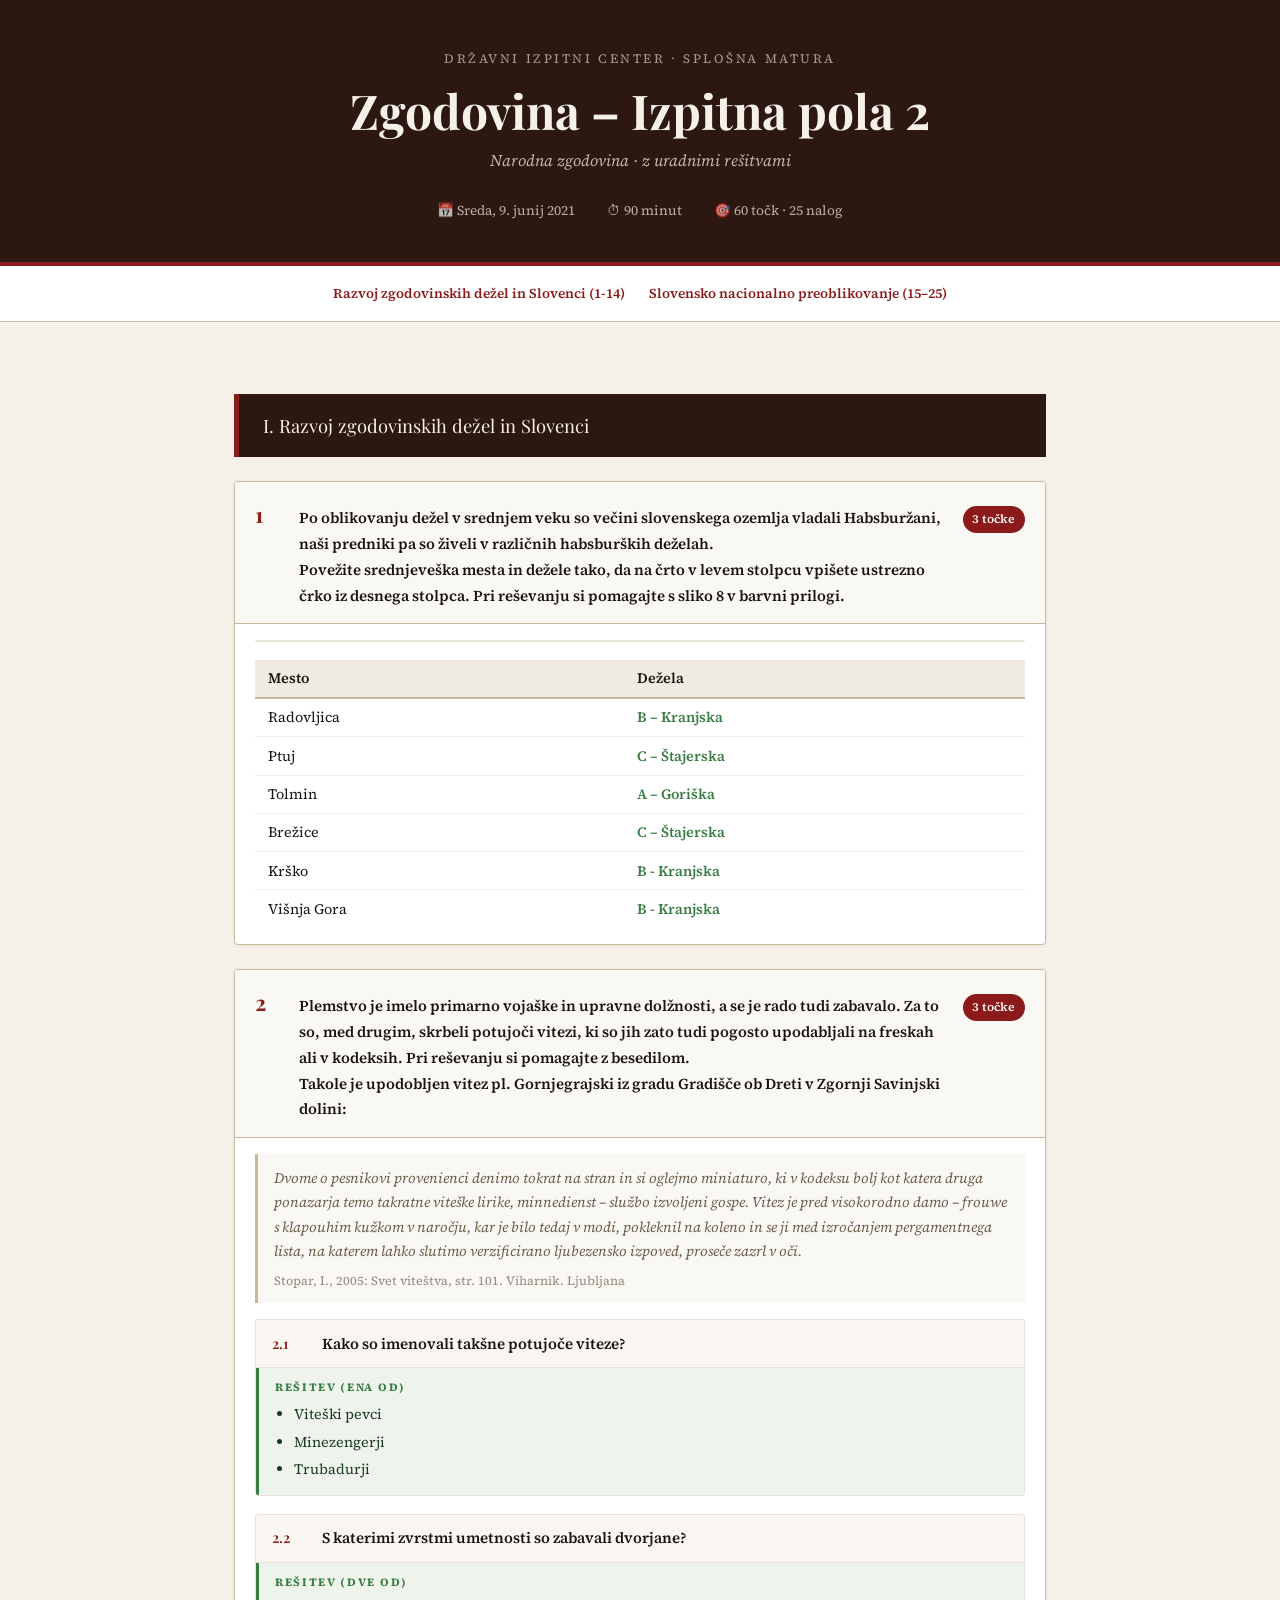
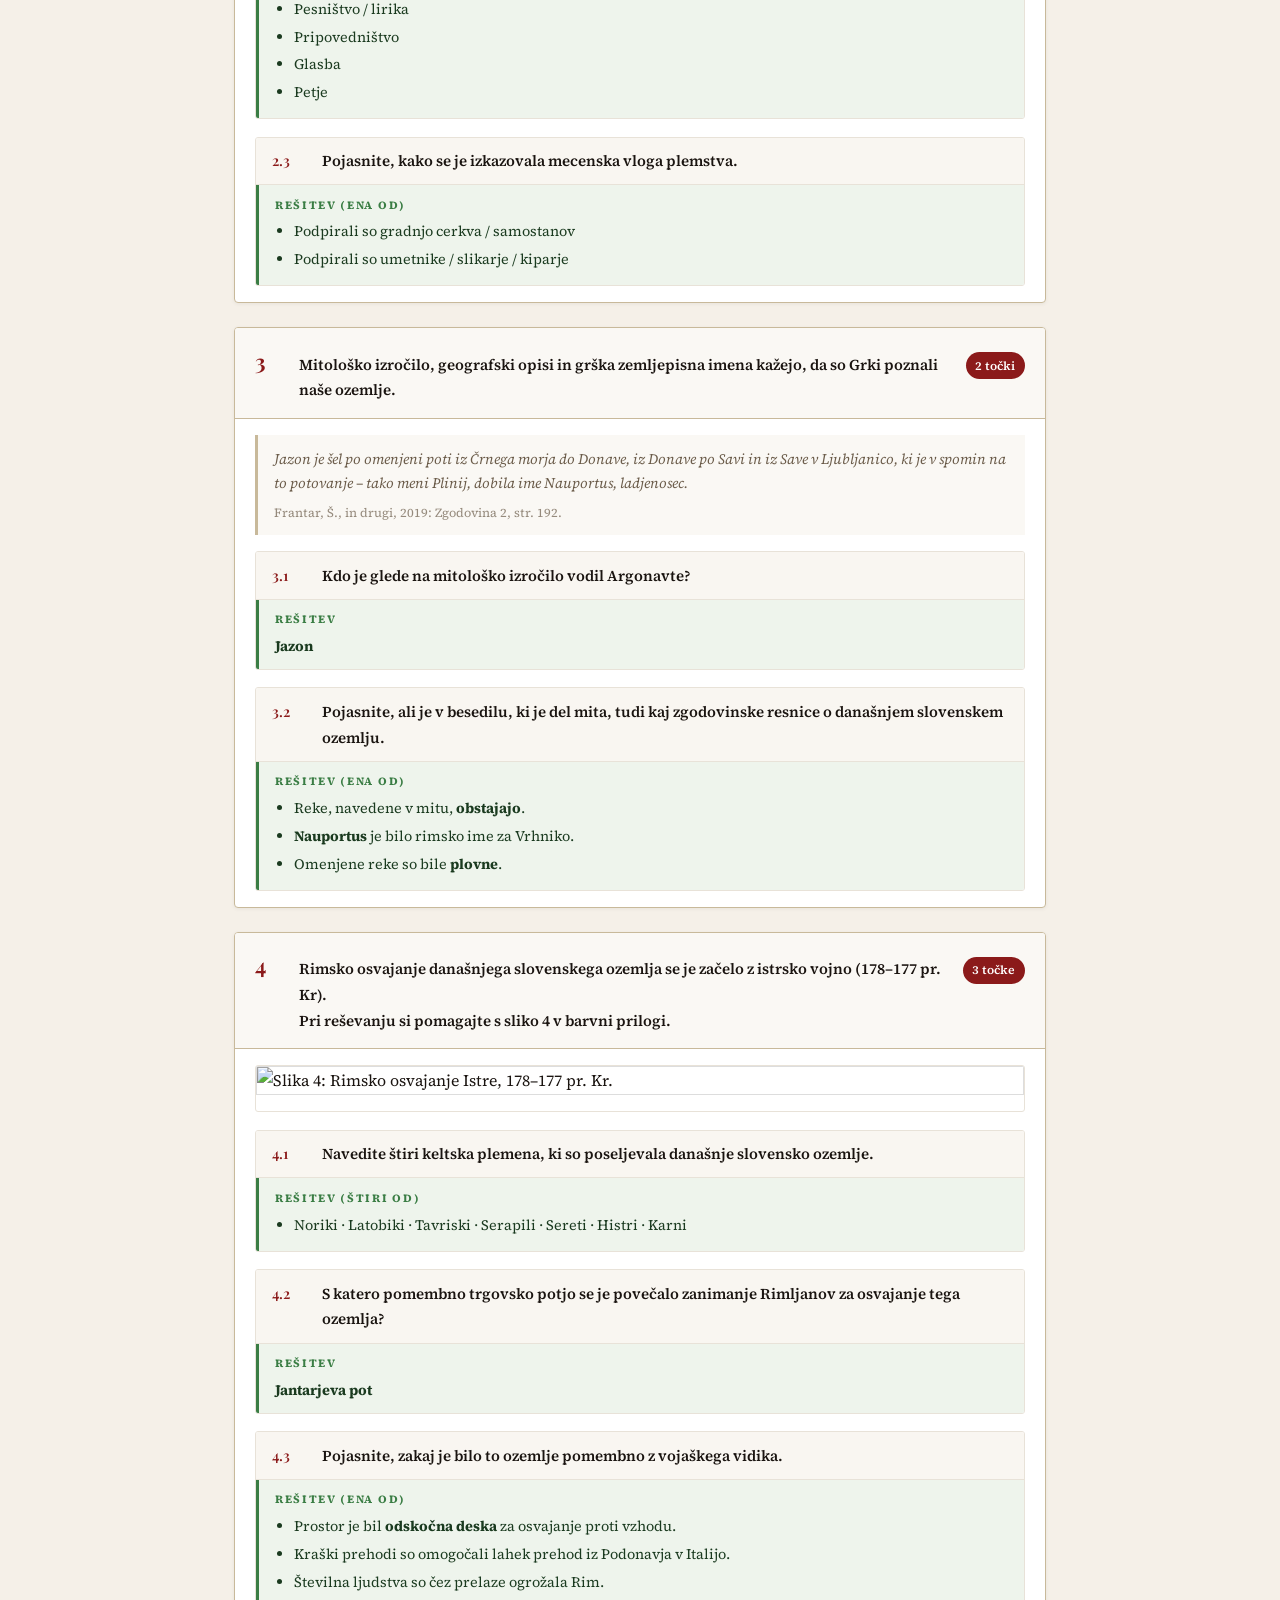
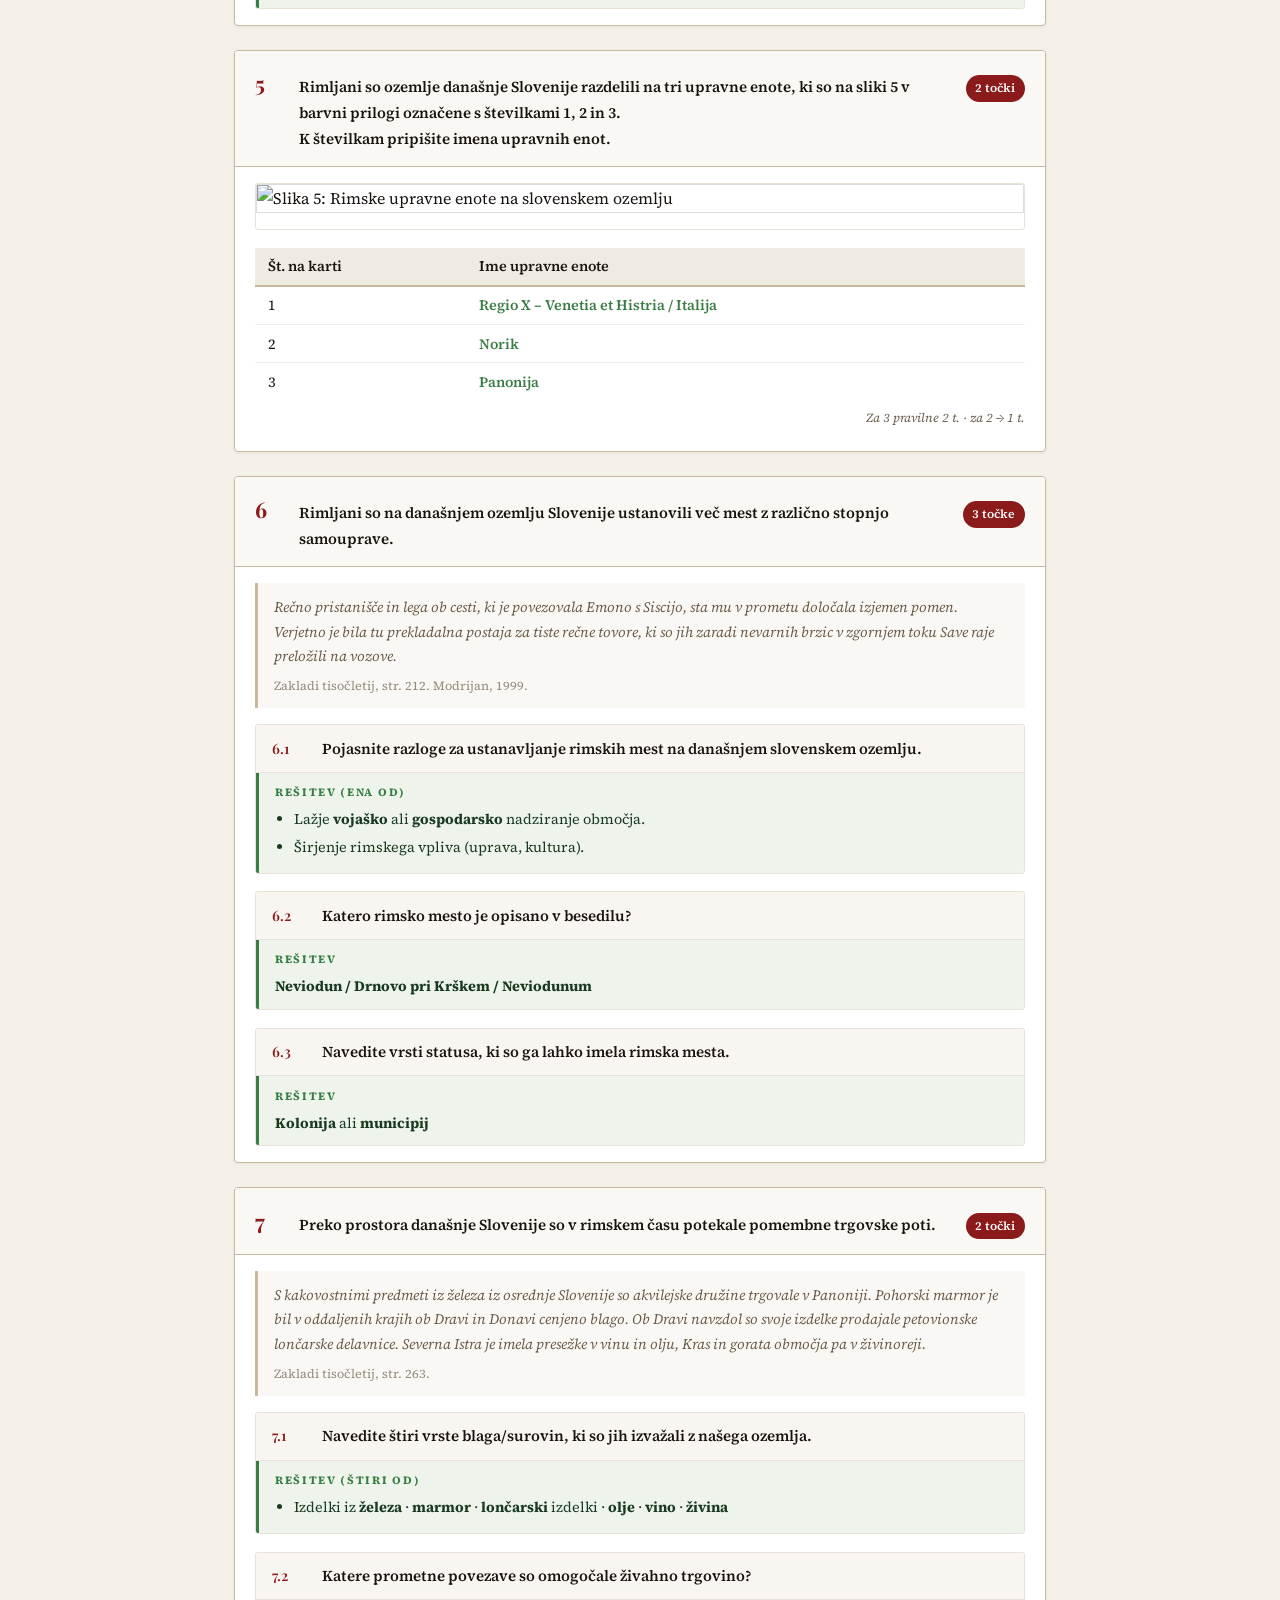
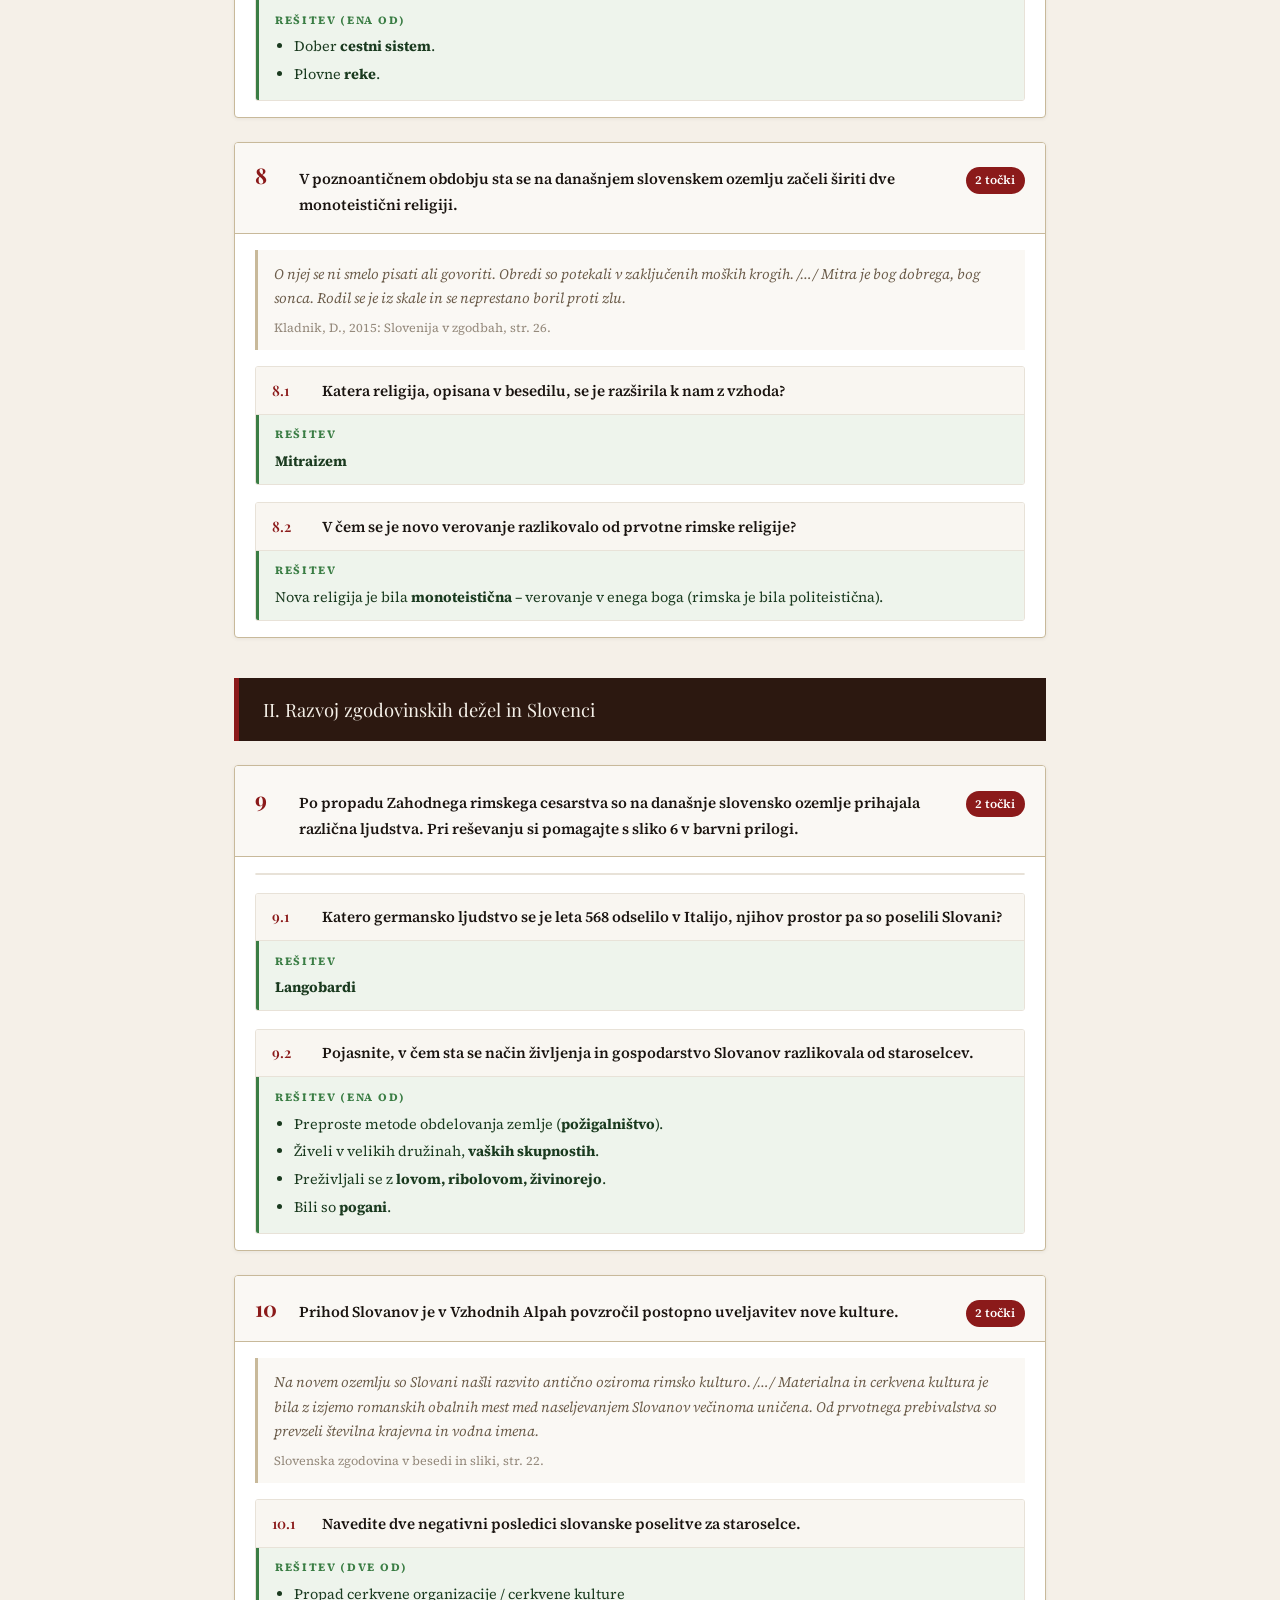
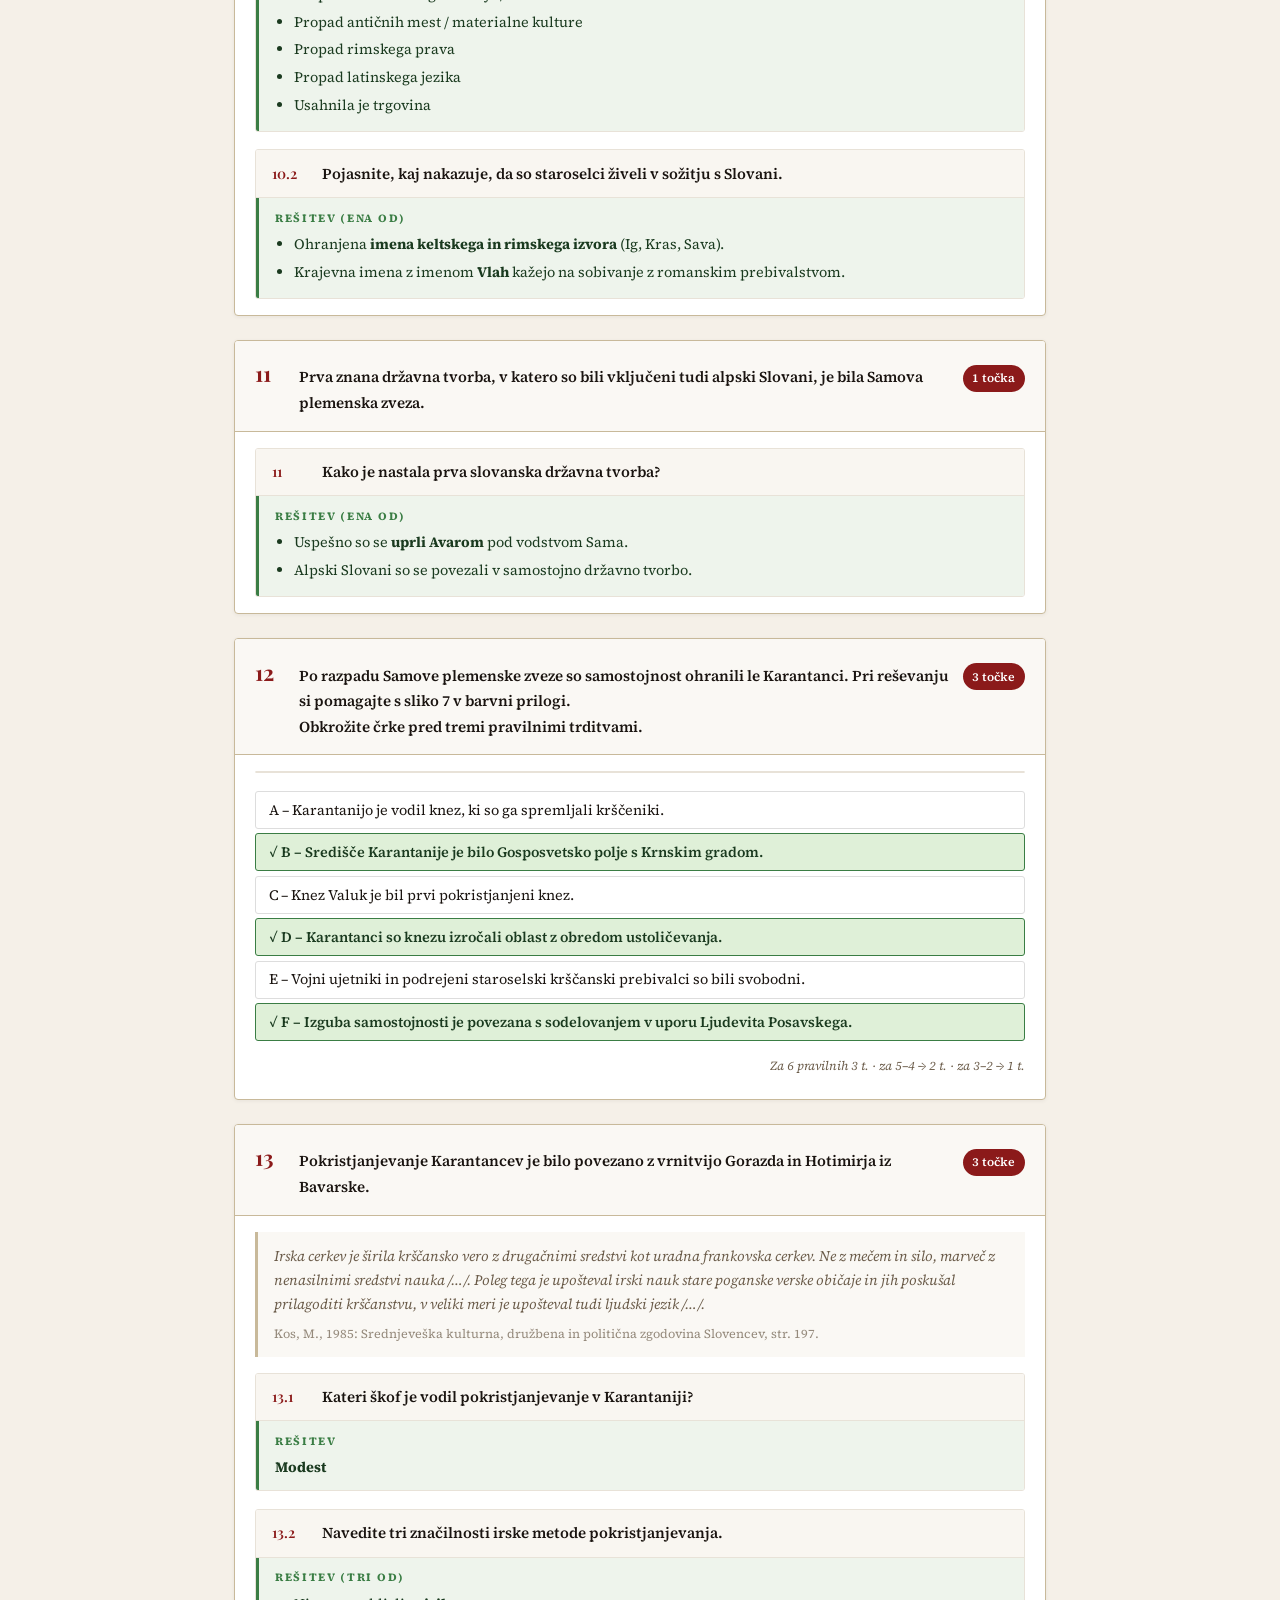
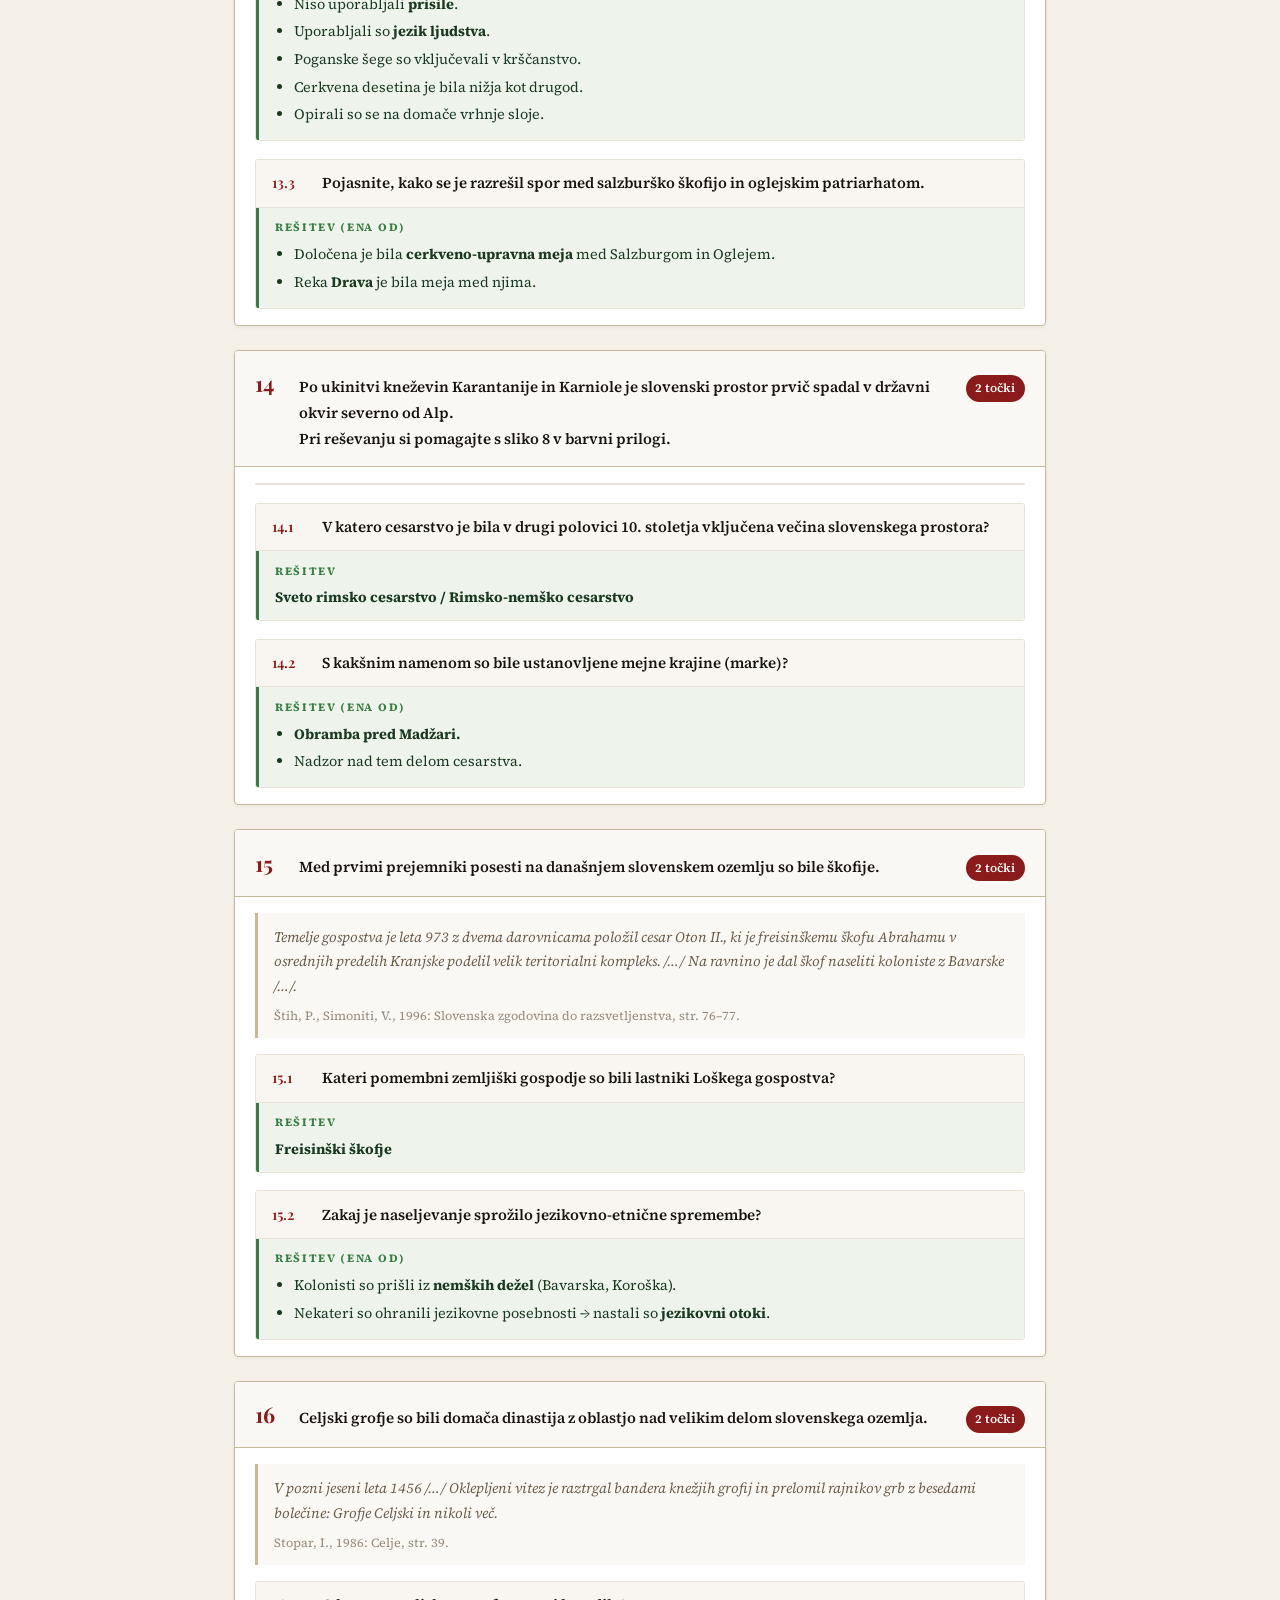
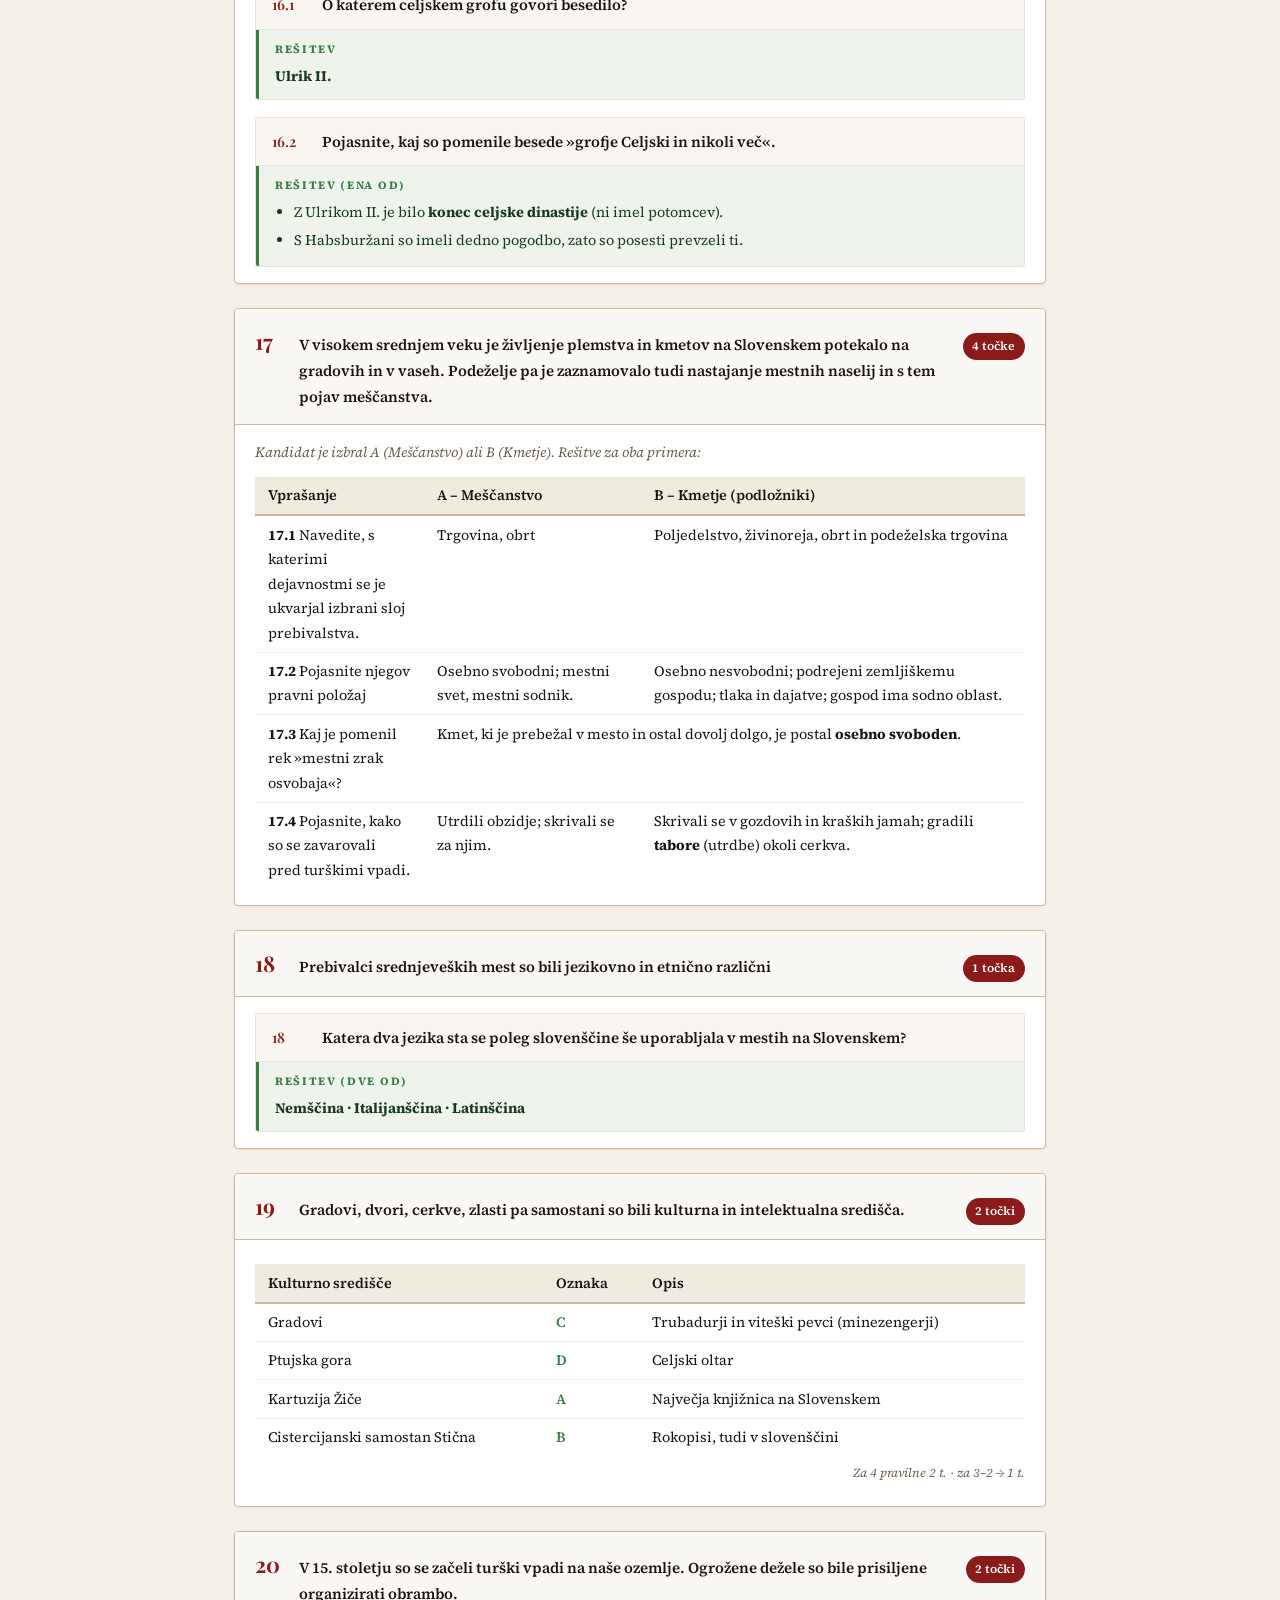
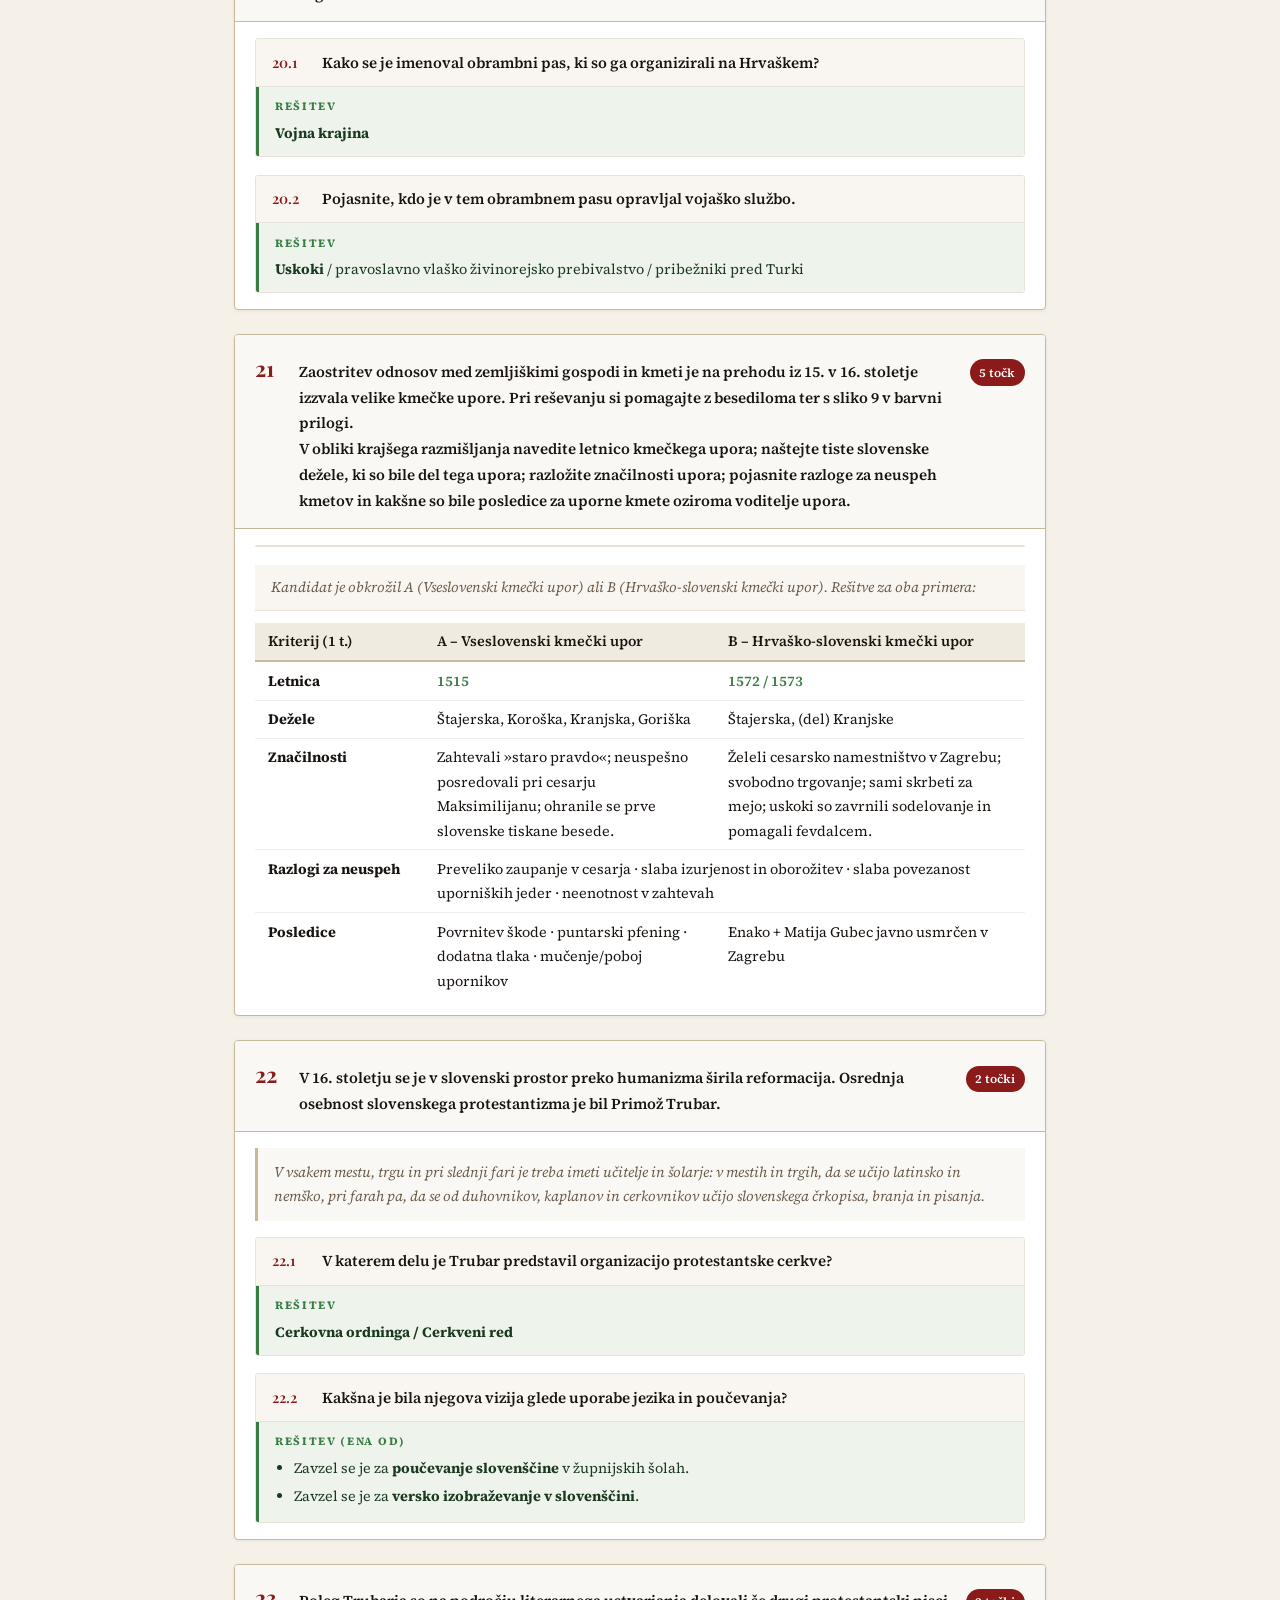
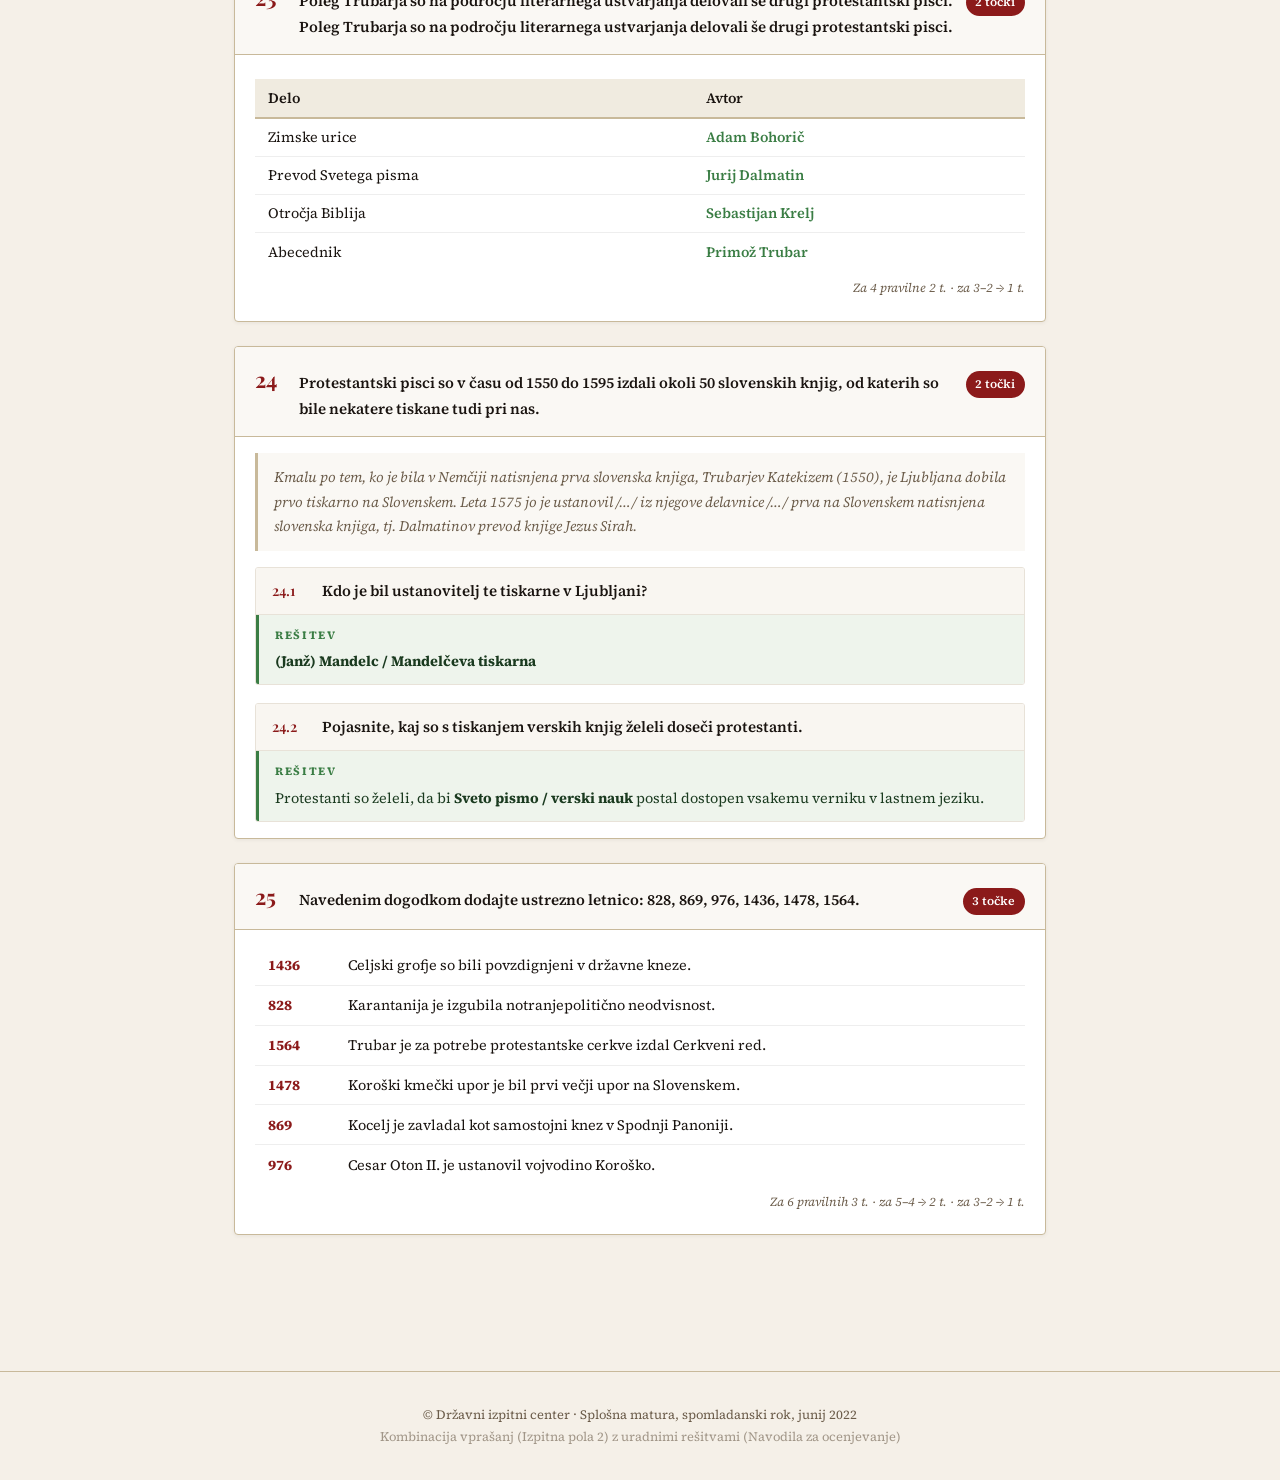
==== pomlad 21/website/index.html @ 0aef4c14 "kazalo + začetek pomlad 21" ====
<!doctype html>
<html lang="sl">
	<head>
		<meta charset="UTF-8" />
		<meta name="viewport" content="width=device-width, initial-scale=1.0" />
		<title>
			Zgodovina – Splošna matura 2022 · Izpitna pola 2 z rešitvami
		</title>
		<link
			href="https://fonts.googleapis.com/css2?family=Playfair+Display:wght@400;700&family=Source+Serif+4:ital,wght@0,300;0,400;0,600;1,300&display=swap"
			rel="stylesheet" />
		<link rel="stylesheet" href="../../style.css" />
	</head>
	<body>
		<header class="page-header">
			<div class="eyebrow">Državni izpitni center · Splošna matura</div>
			<h1>Zgodovina – Izpitna pola 2</h1>
			<div class="subtitle">Narodna zgodovina · z uradnimi rešitvami</div>
			<div class="meta">
				<div>📅 Sreda, 9. junij 2021</div>
				<div>⏱ 90 minut</div>
				<div>🎯 60 točk · 25 nalog</div>
			</div>
		</header>

		<nav class="toc">
			<a href="#s1">Razvoj zgodovinskih dežel in Slovenci (1-14)</a>
			<a href="#s2">Slovensko nacionalno preoblikovanje (15–25)</a>
		</nav>

		<main class="container">
			<div class="section-header" id="s1">
				I. Razvoj zgodovinskih dežel in Slovenci
			</div>

			<!-- 1 -->
			<div class="question-card">
				<div class="question-header">
					<span class="question-num">1</span>
					<span class="question-intro"
						>Po oblikovanju dežel v srednjem veku so večini
						slovenskega ozemlja vladali Habsburžani, naši predniki
						pa so živeli v različnih habsburških deželah. <br />
						Povežite srednjeveška mesta in dežele tako, da na črto v
						levem stolpcu vpišete ustrezno črko iz desnega stolpca.
						Pri reševanju si pomagajte s sliko 8 v barvni
						prilogi.</span
					>
					<span class="points-badge">3 točke</span>
				</div>
				<div class="question-body">
					<div class="subq">
						<img src="slika8.png" alt="" />
					</div>
					<table class="match-table">
						<thead>
							<tr>
								<th>Mesto</th>
								<th>Dežela</th>
							</tr>
						</thead>
						<tbody>
							<tr>
								<td>Radovljica</td>
								<td class="match-ans">B – Kranjska</td>
							</tr>
							<tr>
								<td>Ptuj</td>
								<td class="match-ans">C – Štajerska</td>
							</tr>
							<tr>
								<td>Tolmin</td>
								<td class="match-ans">A – Goriška</td>
							</tr>
							<tr>
								<td>Brežice</td>
								<td class="match-ans">C – Štajerska</td>
							</tr>
							<tr>
								<td>Krško</td>
								<td class="match-ans">B - Kranjska</td>
							</tr>
							<tr>
								<td>Višnja Gora</td>
								<td class="match-ans">B - Kranjska</td>
							</tr>
						</tbody>
					</table>
				</div>
			</div>

			<!-- 2 -->
			<div class="question-card">
				<div class="question-header">
					<span class="question-num">2</span>
					<span class="question-intro"
						>Plemstvo je imelo primarno vojaške in upravne
						dolžnosti, a se je rado tudi zabavalo. Za to so, med
						drugim, skrbeli potujoči vitezi, ki so jih zato tudi
						pogosto upodabljali na freskah ali v kodeksih. Pri
						reševanju si pomagajte z besedilom.

						<br />
						Takole je upodobljen vitez pl. Gornjegrajski iz gradu
						Gradišče ob Dreti v Zgornji Savinjski dolini:</span
					>
					<span class="points-badge">3 točke</span>
				</div>
				<div class="question-body">
					<div class="source-quote">
						Dvome o pesnikovi provenienci denimo tokrat na stran in
						si oglejmo miniaturo, ki v kodeksu bolj kot katera druga
						ponazarja temo takratne viteške lirike, minnedienst –
						službo izvoljeni gospe. Vitez je pred visokorodno damo –
						frouwe s klapouhim kužkom v naročju, kar je bilo tedaj v
						modi, pokleknil na koleno in se ji med izročanjem
						pergamentnega lista, na katerem lahko slutimo
						verzificirano ljubezensko izpoved, proseče zazrl v oči.
						<span class="source-ref"
							>Stopar, I., 2005: Svet viteštva, str. 101.
							Viharnik. Ljubljana</span
						>
					</div>
					<div class="subq">
						<div class="subq-question">
							<span class="subq-label">2.1</span> Kako so
							imenovali takšne potujoče viteze?
						</div>
						<div class="answer-block">
							<div class="answer-label">Rešitev (ena od)</div>
							<div class="answer-text">
								<ul>
									<li>Viteški pevci</li>
									<li>Minezengerji</li>
									<li>Trubadurji</li>
								</ul>
							</div>
						</div>
					</div>
					<div class="subq">
						<div class="subq-question">
							<span class="subq-label">2.2</span> S katerimi
							zvrstmi umetnosti so zabavali dvorjane?
						</div>
						<div class="answer-block">
							<div class="answer-label">Rešitev (dve od)</div>
							<div class="answer-text">
								<ul>
									<li>Pesništvo / lirika</li>
									<li>Pripovedništvo</li>
									<li>Glasba</li>
									<li>Petje</li>
								</ul>
							</div>
						</div>
					</div>
					<div class="subq">
						<div class="subq-question">
							<span class="subq-label">2.3</span> Pojasnite, kako se je izkazovala mecenska vloga plemstva.
						</div>
						<div class="answer-block">
							<div class="answer-label">Rešitev (ena od)</div>
							<div class="answer-text">
								<ul>
                                    <li>
                                        Podpirali so gradnjo cerkva / samostanov
                                    </li>
                                    <li>
                                        Podpirali so umetnike / slikarje / kiparje
                                    </li>
                                </ul>
							</div>
						</div>
					</div>
				</div>
			</div>

			<!-- 3 -->
			<div class="question-card">
				<div class="question-header">
					<span class="question-num">3</span>
					<span class="question-intro"
						>Mitološko izročilo, geografski opisi in grška
						zemljepisna imena kažejo, da so Grki poznali naše
						ozemlje.</span
					>
					<span class="points-badge">2 točki</span>
				</div>
				<div class="question-body">
					<div class="source-quote">
						Jazon je šel po omenjeni poti iz Črnega morja do Donave,
						iz Donave po Savi in iz Save v Ljubljanico, ki je v
						spomin na to potovanje – tako meni Plinij, dobila ime
						Nauportus, ladjenosec.<span class="source-ref"
							>Frantar, Š., in drugi, 2019: Zgodovina 2, str.
							192.</span
						>
					</div>
					<div class="subq">
						<div class="subq-question">
							<span class="subq-label">3.1</span> Kdo je glede na
							mitološko izročilo vodil Argonavte?
						</div>
						<div class="answer-block">
							<div class="answer-label">Rešitev</div>
							<div class="answer-text">
								<strong>Jazon</strong>
							</div>
						</div>
					</div>
					<div class="subq">
						<div class="subq-question">
							<span class="subq-label">3.2</span> Pojasnite, ali
							je v besedilu, ki je del mita, tudi kaj zgodovinske
							resnice o današnjem slovenskem ozemlju.
						</div>
						<div class="answer-block">
							<div class="answer-label">Rešitev (ena od)</div>
							<div class="answer-text">
								<ul>
									<li>
										Reke, navedene v mitu,
										<strong>obstajajo</strong>.
									</li>
									<li>
										<strong>Nauportus</strong> je bilo
										rimsko ime za Vrhniko.
									</li>
									<li>
										Omenjene reke so bile
										<strong>plovne</strong>.
									</li>
								</ul>
							</div>
						</div>
					</div>
				</div>
			</div>

			<!-- 4 -->
			<div class="question-card">
				<div class="question-header">
					<span class="question-num">4</span>
					<span class="question-intro"
						>Rimsko osvajanje današnjega slovenskega ozemlja se je
						začelo z istrsko vojno (178–177 pr. Kr).
						<br />
						Pri reševanju si pomagajte s sliko 4 v barvni
						prilogi.</span
					>
					<span class="points-badge">3 točke</span>
				</div>
				<div class="question-body">
					<div class="subq">
						<img
							src="slika4.png"
							alt="Slika 4: Rimsko osvajanje Istre, 178–177 pr. Kr."
							style="
								max-width: 100%;
								border: 1px solid #ddd;
								margin-bottom: 1rem;
							" />
					</div>
					<div class="subq">
						<div class="subq-question">
							<span class="subq-label">4.1</span> Navedite štiri
							keltska plemena, ki so poseljevala današnje
							slovensko ozemlje.
						</div>
						<div class="answer-block">
							<div class="answer-label">Rešitev (štiri od)</div>
							<div class="answer-text">
								<ul>
									<li>
										Noriki · Latobiki · Tavriski · Serapili
										· Sereti · Histri · Karni
									</li>
								</ul>
							</div>
						</div>
					</div>
					<div class="subq">
						<div class="subq-question">
							<span class="subq-label">4.2</span> S katero
							pomembno trgovsko potjo se je povečalo zanimanje
							Rimljanov za osvajanje tega ozemlja?
						</div>
						<div class="answer-block">
							<div class="answer-label">Rešitev</div>
							<div class="answer-text">
								<strong>Jantarjeva pot</strong>
							</div>
						</div>
					</div>
					<div class="subq">
						<div class="subq-question">
							<span class="subq-label">4.3</span> Pojasnite, zakaj
							je bilo to ozemlje pomembno z vojaškega vidika.
						</div>
						<div class="answer-block">
							<div class="answer-label">Rešitev (ena od)</div>
							<div class="answer-text">
								<ul>
									<li>
										Prostor je bil
										<strong>odskočna deska</strong> za
										osvajanje proti vzhodu.
									</li>
									<li>
										Kraški prehodi so omogočali lahek prehod
										iz Podonavja v Italijo.
									</li>
									<li>
										Številna ljudstva so čez prelaze
										ogrožala Rim.
									</li>
								</ul>
							</div>
						</div>
					</div>
				</div>
			</div>

			<!-- 5 -->
			<div class="question-card">
				<div class="question-header">
					<span class="question-num">5</span>
					<span class="question-intro"
						>Rimljani so ozemlje današnje Slovenije razdelili na tri
						upravne enote, ki so na sliki 5 v barvni prilogi
						označene s številkami 1, 2 in 3.
						<br />
						K številkam pripišite imena upravnih enot.</span
					>
					<span class="points-badge">2 točki</span>
				</div>
				<div class="question-body">
					<div class="subq">
						<img
							src="slika5.png"
							alt="Slika 5: Rimske upravne enote na slovenskem ozemlju"
							style="
								max-width: 100%;
								border: 1px solid #ddd;
								margin-bottom: 1rem;
							" />
					</div>
					<table class="match-table">
						<thead>
							<tr>
								<th>Št. na karti</th>
								<th>Ime upravne enote</th>
							</tr>
						</thead>
						<tbody>
							<tr>
								<td>1</td>
								<td class="match-ans">
									Regio X – Venetia et Histria / Italija
								</td>
							</tr>
							<tr>
								<td>2</td>
								<td class="match-ans">Norik</td>
							</tr>
							<tr>
								<td>3</td>
								<td class="match-ans">Panonija</td>
							</tr>
						</tbody>
					</table>
					<div class="scoring-note">
						Za 3 pravilne 2 t. · za 2 → 1 t.
					</div>
				</div>
			</div>

			<!-- 6 -->
			<div class="question-card">
				<div class="question-header">
					<span class="question-num">6</span>
					<span class="question-intro"
						>Rimljani so na današnjem ozemlju Slovenije ustanovili
						več mest z različno stopnjo samouprave.</span
					>
					<span class="points-badge">3 točke</span>
				</div>
				<div class="question-body">
					<div class="source-quote">
						Rečno pristanišče in lega ob cesti, ki je povezovala
						Emono s Siscijo, sta mu v prometu določala izjemen
						pomen. Verjetno je bila tu prekladalna postaja za tiste
						rečne tovore, ki so jih zaradi nevarnih brzic v zgornjem
						toku Save raje preložili na vozove.<span
							class="source-ref"
							>Zakladi tisočletij, str. 212. Modrijan, 1999.</span
						>
					</div>
					<div class="subq">
						<div class="subq-question">
							<span class="subq-label">6.1</span> Pojasnite
							razloge za ustanavljanje rimskih mest na današnjem
							slovenskem ozemlju.
						</div>
						<div class="answer-block">
							<div class="answer-label">Rešitev (ena od)</div>
							<div class="answer-text">
								<ul>
									<li>
										Lažje <strong>vojaško</strong> ali
										<strong>gospodarsko</strong> nadziranje
										območja.
									</li>
									<li>
										Širjenje rimskega vpliva (uprava,
										kultura).
									</li>
								</ul>
							</div>
						</div>
					</div>
					<div class="subq">
						<div class="subq-question">
							<span class="subq-label">6.2</span> Katero rimsko
							mesto je opisano v besedilu?
						</div>
						<div class="answer-block">
							<div class="answer-label">Rešitev</div>
							<div class="answer-text">
								<strong
									>Neviodun / Drnovo pri Krškem /
									Neviodunum</strong
								>
							</div>
						</div>
					</div>
					<div class="subq">
						<div class="subq-question">
							<span class="subq-label">6.3</span> Navedite vrsti
							statusa, ki so ga lahko imela rimska mesta.
						</div>
						<div class="answer-block">
							<div class="answer-label">Rešitev</div>
							<div class="answer-text">
								<strong>Kolonija</strong> ali
								<strong>municipij</strong>
							</div>
						</div>
					</div>
				</div>
			</div>

			<!-- 7 -->
			<div class="question-card">
				<div class="question-header">
					<span class="question-num">7</span>
					<span class="question-intro"
						>Preko prostora današnje Slovenije so v rimskem času
						potekale pomembne trgovske poti.</span
					>
					<span class="points-badge">2 točki</span>
				</div>
				<div class="question-body">
					<div class="source-quote">
						S kakovostnimi predmeti iz železa iz osrednje Slovenije
						so akvilejske družine trgovale v Panoniji. Pohorski
						marmor je bil v oddaljenih krajih ob Dravi in Donavi
						cenjeno blago. Ob Dravi navzdol so svoje izdelke
						prodajale petovionske lončarske delavnice. Severna Istra
						je imela presežke v vinu in olju, Kras in gorata območja
						pa v živinoreji.<span class="source-ref"
							>Zakladi tisočletij, str. 263.</span
						>
					</div>
					<div class="subq">
						<div class="subq-question">
							<span class="subq-label">7.1</span> Navedite štiri
							vrste blaga/surovin, ki so jih izvažali z našega
							ozemlja.
						</div>
						<div class="answer-block">
							<div class="answer-label">Rešitev (štiri od)</div>
							<div class="answer-text">
								<ul>
									<li>
										Izdelki iz <strong>železa</strong> ·
										<strong>marmor</strong> ·
										<strong>lončarski</strong> izdelki ·
										<strong>olje</strong> ·
										<strong>vino</strong> ·
										<strong>živina</strong>
									</li>
								</ul>
							</div>
						</div>
					</div>
					<div class="subq">
						<div class="subq-question">
							<span class="subq-label">7.2</span> Katere prometne
							povezave so omogočale živahno trgovino?
						</div>
						<div class="answer-block">
							<div class="answer-label">Rešitev (ena od)</div>
							<div class="answer-text">
								<ul>
									<li>
										Dober <strong>cestni sistem</strong>.
									</li>
									<li>Plovne <strong>reke</strong>.</li>
								</ul>
							</div>
						</div>
					</div>
				</div>
			</div>

			<!-- 8 -->
			<div class="question-card">
				<div class="question-header">
					<span class="question-num">8</span>
					<span class="question-intro"
						>V poznoantičnem obdobju sta se na današnjem slovenskem
						ozemlju začeli širiti dve monoteistični religiji.</span
					>
					<span class="points-badge">2 točki</span>
				</div>
				<div class="question-body">
					<div class="source-quote">
						O njej se ni smelo pisati ali govoriti. Obredi so
						potekali v zaključenih moških krogih. /…/ Mitra je bog
						dobrega, bog sonca. Rodil se je iz skale in se
						neprestano boril proti zlu.<span class="source-ref"
							>Kladnik, D., 2015: Slovenija v zgodbah, str.
							26.</span
						>
					</div>
					<div class="subq">
						<div class="subq-question">
							<span class="subq-label">8.1</span> Katera religija,
							opisana v besedilu, se je razširila k nam z vzhoda?
						</div>
						<div class="answer-block">
							<div class="answer-label">Rešitev</div>
							<div class="answer-text">
								<strong>Mitraizem</strong>
							</div>
						</div>
					</div>
					<div class="subq">
						<div class="subq-question">
							<span class="subq-label">8.2</span> V čem se je novo
							verovanje razlikovalo od prvotne rimske religije?
						</div>
						<div class="answer-block">
							<div class="answer-label">Rešitev</div>
							<div class="answer-text">
								Nova religija je bila
								<strong>monoteistična</strong> – verovanje v
								enega boga (rimska je bila politeistična).
							</div>
						</div>
					</div>
				</div>
			</div>

			<!-- SECTION 2 -->
			<div class="section-header" id="s2">
				II. Razvoj zgodovinskih dežel in Slovenci
			</div>

			<!-- 9 -->
			<div class="question-card">
				<div class="question-header">
					<span class="question-num">9</span>
					<span class="question-intro"
						>Po propadu Zahodnega rimskega cesarstva so na današnje
						slovensko ozemlje prihajala različna ljudstva. Pri
						reševanju si pomagajte s sliko 6 v barvni prilogi.</span
					>
					<span class="points-badge">2 točki</span>
				</div>
				<div class="question-body">
					<div class="subq">
						<img src="slika6.png" alt="" />
					</div>
					<div class="subq">
						<div class="subq-question">
							<span class="subq-label">9.1</span> Katero germansko
							ljudstvo se je leta 568 odselilo v Italijo, njihov
							prostor pa so poselili Slovani?
						</div>
						<div class="answer-block">
							<div class="answer-label">Rešitev</div>
							<div class="answer-text">
								<strong>Langobardi</strong>
							</div>
						</div>
					</div>
					<div class="subq">
						<div class="subq-question">
							<span class="subq-label">9.2</span> Pojasnite, v čem
							sta se način življenja in gospodarstvo Slovanov
							razlikovala od staroselcev.
						</div>
						<div class="answer-block">
							<div class="answer-label">Rešitev (ena od)</div>
							<div class="answer-text">
								<ul>
									<li>
										Preproste metode obdelovanja zemlje
										(<strong>požigalništvo</strong>).
									</li>
									<li>
										Živeli v velikih družinah,
										<strong>vaških skupnostih</strong>.
									</li>
									<li>
										Preživljali se z
										<strong
											>lovom, ribolovom,
											živinorejo</strong
										>.
									</li>
									<li>Bili so <strong>pogani</strong>.</li>
								</ul>
							</div>
						</div>
					</div>
				</div>
			</div>

			<!-- 10 -->
			<div class="question-card">
				<div class="question-header">
					<span class="question-num">10</span>
					<span class="question-intro"
						>Prihod Slovanov je v Vzhodnih Alpah povzročil postopno
						uveljavitev nove kulture.</span
					>
					<span class="points-badge">2 točki</span>
				</div>
				<div class="question-body">
					<div class="source-quote">
						Na novem ozemlju so Slovani našli razvito antično
						oziroma rimsko kulturo. /…/ Materialna in cerkvena
						kultura je bila z izjemo romanskih obalnih mest med
						naseljevanjem Slovanov večinoma uničena. Od prvotnega
						prebivalstva so prevzeli številna krajevna in vodna
						imena.<span class="source-ref"
							>Slovenska zgodovina v besedi in sliki, str.
							22.</span
						>
					</div>
					<div class="subq">
						<div class="subq-question">
							<span class="subq-label">10.1</span> Navedite dve
							negativni posledici slovanske poselitve za
							staroselce.
						</div>
						<div class="answer-block">
							<div class="answer-label">Rešitev (dve od)</div>
							<div class="answer-text">
								<ul>
									<li>
										Propad cerkvene organizacije / cerkvene
										kulture
									</li>
									<li>
										Propad antičnih mest / materialne
										kulture
									</li>
									<li>Propad rimskega prava</li>
									<li>Propad latinskega jezika</li>
									<li>Usahnila je trgovina</li>
								</ul>
							</div>
						</div>
					</div>
					<div class="subq">
						<div class="subq-question">
							<span class="subq-label">10.2</span> Pojasnite, kaj
							nakazuje, da so staroselci živeli v sožitju s
							Slovani.
						</div>
						<div class="answer-block">
							<div class="answer-label">Rešitev (ena od)</div>
							<div class="answer-text">
								<ul>
									<li>
										Ohranjena
										<strong
											>imena keltskega in rimskega
											izvora</strong
										>
										(Ig, Kras, Sava).
									</li>
									<li>
										Krajevna imena z imenom
										<strong>Vlah</strong> kažejo na
										sobivanje z romanskim prebivalstvom.
									</li>
								</ul>
							</div>
						</div>
					</div>
				</div>
			</div>

			<!-- 11 -->
			<div class="question-card">
				<div class="question-header">
					<span class="question-num">11</span>
					<span class="question-intro"
						>Prva znana državna tvorba, v katero so bili vključeni
						tudi alpski Slovani, je bila Samova plemenska
						zveza.</span
					>
					<span class="points-badge">1 točka</span>
				</div>
				<div class="question-body">
					<div class="subq">
						<div class="subq-question">
							<span class="subq-label">11</span> Kako je nastala
							prva slovanska državna tvorba?
						</div>
						<div class="answer-block">
							<div class="answer-label">Rešitev (ena od)</div>
							<div class="answer-text">
								<ul>
									<li>
										Uspešno so se
										<strong>uprli Avarom</strong> pod
										vodstvom Sama.
									</li>
									<li>
										Alpski Slovani so se povezali v
										samostojno državno tvorbo.
									</li>
								</ul>
							</div>
						</div>
					</div>
				</div>
			</div>

			<!-- 12 -->
			<div class="question-card">
				<div class="question-header">
					<span class="question-num">12</span>
					<span class="question-intro"
						>Po razpadu Samove plemenske zveze so samostojnost
						ohranili le Karantanci. Pri reševanju si pomagajte s
						sliko 7 v barvni prilogi.
						<br />
						Obkrožite črke pred tremi pravilnimi trditvami.</span
					>
					<span class="points-badge">3 točke</span>
				</div>
				<div class="question-body">
					<div class="subq">
						<img src="slika7.png" alt="" />
					</div>
					<div class="choices">
						<div class="choice">
							A – Karantanijo je vodil knez, ki so ga spremljali
							krščeniki.
						</div>
						<div class="choice correct">
							B – Središče Karantanije je bilo Gosposvetsko polje
							s Krnskim gradom.
						</div>
						<div class="choice">
							C – Knez Valuk je bil prvi pokristjanjeni knez.
						</div>
						<div class="choice correct">
							D – Karantanci so knezu izročali oblast z obredom
							ustoličevanja.
						</div>
						<div class="choice">
							E – Vojni ujetniki in podrejeni staroselski
							krščanski prebivalci so bili svobodni.
						</div>
						<div class="choice correct">
							F – Izguba samostojnosti je povezana s sodelovanjem
							v uporu Ljudevita Posavskega.
						</div>
					</div>
					<div class="scoring-note">
						Za 6 pravilnih 3 t. · za 5–4 → 2 t. · za 3–2 → 1 t.
					</div>
				</div>
			</div>

			<!-- 13 -->
			<div class="question-card">
				<div class="question-header">
					<span class="question-num">13</span>
					<span class="question-intro"
						>Pokristjanjevanje Karantancev je bilo povezano z
						vrnitvijo Gorazda in Hotimirja iz Bavarske.</span
					>
					<span class="points-badge">3 točke</span>
				</div>
				<div class="question-body">
					<div class="source-quote">
						Irska cerkev je širila krščansko vero z drugačnimi
						sredstvi kot uradna frankovska cerkev. Ne z mečem in
						silo, marveč z nenasilnimi sredstvi nauka /…/. Poleg
						tega je upošteval irski nauk stare poganske verske
						običaje in jih poskušal prilagoditi krščanstvu, v veliki
						meri je upošteval tudi ljudski jezik /…/.<span
							class="source-ref"
							>Kos, M., 1985: Srednjeveška kulturna, družbena in
							politična zgodovina Slovencev, str. 197.</span
						>
					</div>
					<div class="subq">
						<div class="subq-question">
							<span class="subq-label">13.1</span> Kateri škof je
							vodil pokristjanjevanje v Karantaniji?
						</div>
						<div class="answer-block">
							<div class="answer-label">Rešitev</div>
							<div class="answer-text">
								<strong>Modest</strong>
							</div>
						</div>
					</div>
					<div class="subq">
						<div class="subq-question">
							<span class="subq-label">13.2</span> Navedite tri
							značilnosti irske metode pokristjanjevanja.
						</div>
						<div class="answer-block">
							<div class="answer-label">Rešitev (tri od)</div>
							<div class="answer-text">
								<ul>
									<li>
										Niso uporabljali
										<strong>prisile</strong>.
									</li>
									<li>
										Uporabljali so
										<strong>jezik ljudstva</strong>.
									</li>
									<li>
										Poganske šege so vključevali v
										krščanstvo.
									</li>
									<li>
										Cerkvena desetina je bila nižja kot
										drugod.
									</li>
									<li>
										Opirali so se na domače vrhnje sloje.
									</li>
								</ul>
							</div>
						</div>
					</div>
					<div class="subq">
						<div class="subq-question">
							<span class="subq-label">13.3</span> Pojasnite, kako
							se je razrešil spor med salzburško škofijo in
							oglejskim patriarhatom.
						</div>
						<div class="answer-block">
							<div class="answer-label">Rešitev (ena od)</div>
							<div class="answer-text">
								<ul>
									<li>
										Določena je bila
										<strong>cerkveno-upravna meja</strong>
										med Salzburgom in Oglejem.
									</li>
									<li>
										Reka <strong>Drava</strong> je bila meja
										med njima.
									</li>
								</ul>
							</div>
						</div>
					</div>
				</div>
			</div>

			<!-- 14 -->
			<div class="question-card">
				<div class="question-header">
					<span class="question-num">14</span>
					<span class="question-intro"
						>Po ukinitvi kneževin Karantanije in Karniole je
						slovenski prostor prvič spadal v državni okvir severno
						od Alp. <br />Pri reševanju si pomagajte s sliko 8 v
						barvni prilogi.</span
					>
					<span class="points-badge">2 točki</span>
				</div>
				<div class="question-body">
					<div class="subq">
						<img src="slika8.png" alt="" />
					</div>
					<div class="subq">
						<div class="subq-question">
							<span class="subq-label">14.1</span> V katero
							cesarstvo je bila v drugi polovici 10. stoletja
							vključena večina slovenskega prostora?
						</div>
						<div class="answer-block">
							<div class="answer-label">Rešitev</div>
							<div class="answer-text">
								<strong
									>Sveto rimsko cesarstvo / Rimsko-nemško
									cesarstvo</strong
								>
							</div>
						</div>
					</div>
					<div class="subq">
						<div class="subq-question">
							<span class="subq-label">14.2</span> S kakšnim
							namenom so bile ustanovljene mejne krajine (marke)?
						</div>
						<div class="answer-block">
							<div class="answer-label">Rešitev (ena od)</div>
							<div class="answer-text">
								<ul>
									<li>
										<strong>Obramba pred Madžari.</strong>
									</li>
									<li>Nadzor nad tem delom cesarstva.</li>
								</ul>
							</div>
						</div>
					</div>
				</div>
			</div>

			<!-- 15 -->
			<div class="question-card">
				<div class="question-header">
					<span class="question-num">15</span>
					<span class="question-intro"
						>Med prvimi prejemniki posesti na današnjem slovenskem
						ozemlju so bile škofije.</span
					>
					<span class="points-badge">2 točki</span>
				</div>
				<div class="question-body">
					<div class="source-quote">
						Temelje gospostva je leta 973 z dvema darovnicama
						položil cesar Oton II., ki je freisinškemu škofu
						Abrahamu v osrednjih predelih Kranjske podelil velik
						teritorialni kompleks. /…/ Na ravnino je dal škof
						naseliti koloniste z Bavarske /…/.<span
							class="source-ref"
							>Štih, P., Simoniti, V., 1996: Slovenska zgodovina
							do razsvetljenstva, str. 76–77.</span
						>
					</div>
					<div class="subq">
						<div class="subq-question">
							<span class="subq-label">15.1</span> Kateri pomembni
							zemljiški gospodje so bili lastniki Loškega
							gospostva?
						</div>
						<div class="answer-block">
							<div class="answer-label">Rešitev</div>
							<div class="answer-text">
								<strong>Freisinški škofje</strong>
							</div>
						</div>
					</div>
					<div class="subq">
						<div class="subq-question">
							<span class="subq-label">15.2</span> Zakaj je
							naseljevanje sprožilo jezikovno-etnične spremembe?
						</div>
						<div class="answer-block">
							<div class="answer-label">Rešitev (ena od)</div>
							<div class="answer-text">
								<ul>
									<li>
										Kolonisti so prišli iz
										<strong>nemških dežel</strong>
										(Bavarska, Koroška).
									</li>
									<li>
										Nekateri so ohranili jezikovne
										posebnosti → nastali so
										<strong>jezikovni otoki</strong>.
									</li>
								</ul>
							</div>
						</div>
					</div>
				</div>
			</div>

			<!-- 16 -->
			<div class="question-card">
				<div class="question-header">
					<span class="question-num">16</span>
					<span class="question-intro"
						>Celjski grofje so bili domača dinastija z oblastjo nad
						velikim delom slovenskega ozemlja.</span
					>
					<span class="points-badge">2 točki</span>
				</div>
				<div class="question-body">
					<div class="source-quote">
						V pozni jeseni leta 1456 /…/ Oklepljeni vitez je
						raztrgal bandera knežjih grofij in prelomil rajnikov grb
						z besedami bolečine: Grofje Celjski in nikoli več.<span
							class="source-ref"
							>Stopar, I., 1986: Celje, str. 39.</span
						>
					</div>
					<div class="subq">
						<div class="subq-question">
							<span class="subq-label">16.1</span> O katerem
							celjskem grofu govori besedilo?
						</div>
						<div class="answer-block">
							<div class="answer-label">Rešitev</div>
							<div class="answer-text">
								<strong>Ulrik II.</strong>
							</div>
						</div>
					</div>
					<div class="subq">
						<div class="subq-question">
							<span class="subq-label">16.2</span> Pojasnite, kaj
							so pomenile besede »grofje Celjski in nikoli več«.
						</div>
						<div class="answer-block">
							<div class="answer-label">Rešitev (ena od)</div>
							<div class="answer-text">
								<ul>
									<li>
										Z Ulrikom II. je bilo
										<strong>konec celjske dinastije</strong>
										(ni imel potomcev).
									</li>
									<li>
										S Habsburžani so imeli dedno pogodbo,
										zato so posesti prevzeli ti.
									</li>
								</ul>
							</div>
						</div>
					</div>
				</div>
			</div>

			<!-- 17 -->
			<div class="question-card">
				<div class="question-header">
					<span class="question-num">17</span>
					<span class="question-intro"
						>V visokem srednjem veku je življenje plemstva in kmetov
						na Slovenskem potekalo na gradovih in v vaseh. Podeželje
						pa je zaznamovalo tudi nastajanje mestnih naselij in s
						tem pojav meščanstva.</span
					>
					<span class="points-badge">4 točke</span>
				</div>
				<div class="question-body">
					<p
						style="
							font-size: 0.88rem;
							color: var(--muted);
							margin-bottom: 0.75rem;
							font-style: italic;
						">
						Kandidat je izbral A (Meščanstvo) ali B (Kmetje).
						Rešitve za oba primera:
					</p>
					<table class="match-table">
						<thead>
							<tr>
								<th style="width: 22%">Vprašanje</th>
								<th>A – Meščanstvo</th>
								<th>B – Kmetje (podložniki)</th>
							</tr>
						</thead>
						<tbody>
							<tr>
								<td>
									<strong>17.1</strong> Navedite, s katerimi
									dejavnostmi se je ukvarjal izbrani sloj
									prebivalstva.
								</td>
								<td>Trgovina, obrt</td>
								<td>
									Poljedelstvo, živinoreja, obrt in podeželska
									trgovina
								</td>
							</tr>
							<tr>
								<td>
									<strong>17.2</strong> Pojasnite njegov
									pravni položaj
								</td>
								<td>
									Osebno svobodni; mestni svet, mestni sodnik.
								</td>
								<td>
									Osebno nesvobodni; podrejeni zemljiškemu
									gospodu; tlaka in dajatve; gospod ima sodno
									oblast.
								</td>
							</tr>
							<tr>
								<td>
									<strong>17.3</strong> Kaj je pomenil rek
									»mestni zrak osvobaja«?
								</td>
								<td colspan="2">
									Kmet, ki je prebežal v mesto in ostal dovolj
									dolgo, je postal
									<strong>osebno svoboden</strong>.
								</td>
							</tr>
							<tr>
								<td>
									<strong>17.4</strong> Pojasnite, kako so se
									zavarovali pred turškimi vpadi.
								</td>
								<td>Utrdili obzidje; skrivali se za njim.</td>
								<td>
									Skrivali se v gozdovih in kraških jamah;
									gradili <strong>tabore</strong> (utrdbe)
									okoli cerkva.
								</td>
							</tr>
						</tbody>
					</table>
				</div>
			</div>

			<!-- 18 -->
			<div class="question-card">
				<div class="question-header">
					<span class="question-num">18</span>
					<span class="question-intro"
						>Prebivalci srednjeveških mest so bili jezikovno in
						etnično različni</span
					>
					<span class="points-badge">1 točka</span>
				</div>
				<div class="question-body">
					<div class="subq">
						<div class="subq-question">
							<span class="subq-label">18</span> Katera dva jezika
							sta se poleg slovenščine še uporabljala v mestih na
							Slovenskem?
						</div>
						<div class="answer-block">
							<div class="answer-label">Rešitev (dve od)</div>
							<div class="answer-text">
								<strong
									>Nemščina · Italijanščina ·
									Latinščina</strong
								>
							</div>
						</div>
					</div>
				</div>
			</div>

			<!-- 19 -->
			<div class="question-card">
				<div class="question-header">
					<span class="question-num">19</span>
					<span class="question-intro"
						>Gradovi, dvori, cerkve, zlasti pa samostani so bili
						kulturna in intelektualna središča.</span
					>
					<span class="points-badge">2 točki</span>
				</div>
				<div class="question-body">
					<table class="match-table">
						<thead>
							<tr>
								<th>Kulturno središče</th>
								<th>Oznaka</th>
								<th>Opis</th>
							</tr>
						</thead>
						<tbody>
							<tr>
								<td>Gradovi</td>
								<td class="match-ans">C</td>
								<td>
									Trubadurji in viteški pevci (minezengerji)
								</td>
							</tr>
							<tr>
								<td>Ptujska gora</td>
								<td class="match-ans">D</td>
								<td>Celjski oltar</td>
							</tr>
							<tr>
								<td>Kartuzija Žiče</td>
								<td class="match-ans">A</td>
								<td>Največja knjižnica na Slovenskem</td>
							</tr>
							<tr>
								<td>Cistercijanski samostan Stična</td>
								<td class="match-ans">B</td>
								<td>Rokopisi, tudi v slovenščini</td>
							</tr>
						</tbody>
					</table>
					<div class="scoring-note">
						Za 4 pravilne 2 t. · za 3–2 → 1 t.
					</div>
				</div>
			</div>

			<!-- 20 -->
			<div class="question-card">
				<div class="question-header">
					<span class="question-num">20</span>
					<span class="question-intro"
						>V 15. stoletju so se začeli turški vpadi na naše
						ozemlje. Ogrožene dežele so bile prisiljene organizirati
						obrambo.</span
					>
					<span class="points-badge">2 točki</span>
				</div>
				<div class="question-body">
					<div class="subq">
						<div class="subq-question">
							<span class="subq-label">20.1</span> Kako se je
							imenoval obrambni pas, ki so ga organizirali na
							Hrvaškem?
						</div>
						<div class="answer-block">
							<div class="answer-label">Rešitev</div>
							<div class="answer-text">
								<strong>Vojna krajina</strong>
							</div>
						</div>
					</div>
					<div class="subq">
						<div class="subq-question">
							<span class="subq-label">20.2</span> Pojasnite, kdo
							je v tem obrambnem pasu opravljal vojaško službo.
						</div>
						<div class="answer-block">
							<div class="answer-label">Rešitev</div>
							<div class="answer-text">
								<strong>Uskoki</strong> / pravoslavno vlaško
								živinorejsko prebivalstvo / pribežniki pred
								Turki
							</div>
						</div>
					</div>
				</div>
			</div>

			<!-- 21 -->
			<div class="question-card">
				<div class="question-header">
					<span class="question-num">21</span>
					<span class="question-intro"
						>Zaostritev odnosov med zemljiškimi gospodi in kmeti je
						na prehodu iz 15. v 16. stoletje izzvala velike kmečke
						upore. Pri reševanju si pomagajte z besediloma ter s
						sliko 9 v barvni prilogi. <br />V obliki krajšega
						razmišljanja navedite letnico kmečkega upora; naštejte
						tiste slovenske dežele, ki so bile del tega upora;
						razložite značilnosti upora; pojasnite razloge za
						neuspeh kmetov in kakšne so bile posledice za uporne
						kmete oziroma voditelje upora.</span
					>
					<span class="points-badge">5 točk</span>
				</div>
				<div class="question-body">
					<div class="subq">
						<img src="slika9.png" alt="" />
					</div>
					<div class="essay-prompt">
						Kandidat je obkrožil A (Vseslovenski kmečki upor) ali B
						(Hrvaško-slovenski kmečki upor). Rešitve za oba primera:
					</div>
					<table class="match-table" style="margin-top: 0.75rem">
						<thead>
							<tr>
								<th style="width: 22%">Kriterij (1 t.)</th>
								<th>A – Vseslovenski kmečki upor</th>
								<th>B – Hrvaško-slovenski kmečki upor</th>
							</tr>
						</thead>
						<tbody>
							<tr>
								<td><strong>Letnica</strong></td>
								<td class="match-ans">1515</td>
								<td class="match-ans">1572 / 1573</td>
							</tr>
							<tr>
								<td><strong>Dežele</strong></td>
								<td>Štajerska, Koroška, Kranjska, Goriška</td>
								<td>Štajerska, (del) Kranjske</td>
							</tr>
							<tr>
								<td><strong>Značilnosti</strong></td>
								<td>
									Zahtevali »staro pravdo«; neuspešno
									posredovali pri cesarju Maksimilijanu;
									ohranile se prve slovenske tiskane besede.
								</td>
								<td>
									Želeli cesarsko namestništvo v Zagrebu;
									svobodno trgovanje; sami skrbeti za mejo;
									uskoki so zavrnili sodelovanje in pomagali
									fevdalcem.
								</td>
							</tr>
							<tr>
								<td><strong>Razlogi za neuspeh</strong></td>
								<td colspan="2">
									Preveliko zaupanje v cesarja · slaba
									izurjenost in oborožitev · slaba povezanost
									uporniških jeder · neenotnost v zahtevah
								</td>
							</tr>
							<tr>
								<td><strong>Posledice</strong></td>
								<td>
									Povrnitev škode · puntarski pfening ·
									dodatna tlaka · mučenje/poboj upornikov
								</td>
								<td>
									Enako + Matija Gubec javno usmrčen v Zagrebu
								</td>
							</tr>
						</tbody>
					</table>
				</div>
			</div>

			<!-- 22 -->
			<div class="question-card">
				<div class="question-header">
					<span class="question-num">22</span>
					<span class="question-intro"
						>V 16. stoletju se je v slovenski prostor preko
						humanizma širila reformacija. Osrednja osebnost
						slovenskega protestantizma je bil Primož Trubar.</span
					>
					<span class="points-badge">2 točki</span>
				</div>
				<div class="question-body">
					<div class="source-quote">
						V vsakem mestu, trgu in pri slednji fari je treba imeti
						učitelje in šolarje: v mestih in trgih, da se učijo
						latinsko in nemško, pri farah pa, da se od duhovnikov,
						kaplanov in cerkovnikov učijo slovenskega črkopisa,
						branja in pisanja.
					</div>
					<div class="subq">
						<div class="subq-question">
							<span class="subq-label">22.1</span> V katerem delu
							je Trubar predstavil organizacijo protestantske
							cerkve?
						</div>
						<div class="answer-block">
							<div class="answer-label">Rešitev</div>
							<div class="answer-text">
								<strong
									>Cerkovna ordninga / Cerkveni red</strong
								>
							</div>
						</div>
					</div>
					<div class="subq">
						<div class="subq-question">
							<span class="subq-label">22.2</span> Kakšna je bila
							njegova vizija glede uporabe jezika in poučevanja?
						</div>
						<div class="answer-block">
							<div class="answer-label">Rešitev (ena od)</div>
							<div class="answer-text">
								<ul>
									<li>
										Zavzel se je za
										<strong>poučevanje slovenščine</strong>
										v župnijskih šolah.
									</li>
									<li>
										Zavzel se je za
										<strong
											>versko izobraževanje v
											slovenščini</strong
										>.
									</li>
								</ul>
							</div>
						</div>
					</div>
				</div>
			</div>

			<!-- 23 -->
			<div class="question-card">
				<div class="question-header">
					<span class="question-num">23</span>
					<span class="question-intro"
						>Poleg Trubarja so na področju literarnega ustvarjanja
						delovali še drugi protestantski pisci. <br />Poleg
						Trubarja so na področju literarnega ustvarjanja delovali
						še drugi protestantski pisci.</span
					>
					<span class="points-badge">2 točki</span>
				</div>
				<div class="question-body">
					<table class="match-table">
						<thead>
							<tr>
								<th>Delo</th>
								<th>Avtor</th>
							</tr>
						</thead>
						<tbody>
							<tr>
								<td>Zimske urice</td>
								<td class="match-ans">Adam Bohorič</td>
							</tr>
							<tr>
								<td>Prevod Svetega pisma</td>
								<td class="match-ans">Jurij Dalmatin</td>
							</tr>
							<tr>
								<td>Otročja Biblija</td>
								<td class="match-ans">Sebastijan Krelj</td>
							</tr>
							<tr>
								<td>Abecednik</td>
								<td class="match-ans">Primož Trubar</td>
							</tr>
						</tbody>
					</table>
					<div class="scoring-note">
						Za 4 pravilne 2 t. · za 3–2 → 1 t.
					</div>
				</div>
			</div>

			<!-- 24 -->
			<div class="question-card">
				<div class="question-header">
					<span class="question-num">24</span>
					<span class="question-intro"
						>Protestantski pisci so v času od 1550 do 1595 izdali
						okoli 50 slovenskih knjig, od katerih so bile nekatere
						tiskane tudi pri nas.</span
					>
					<span class="points-badge">2 točki</span>
				</div>
				<div class="question-body">
					<div class="source-quote">
						Kmalu po tem, ko je bila v Nemčiji natisnjena prva
						slovenska knjiga, Trubarjev Katekizem (1550), je
						Ljubljana dobila prvo tiskarno na Slovenskem. Leta 1575
						jo je ustanovil /…/ iz njegove delavnice /…/ prva na
						Slovenskem natisnjena slovenska knjiga, tj. Dalmatinov
						prevod knjige Jezus Sirah.
					</div>
					<div class="subq">
						<div class="subq-question">
							<span class="subq-label">24.1</span> Kdo je bil
							ustanovitelj te tiskarne v Ljubljani?
						</div>
						<div class="answer-block">
							<div class="answer-label">Rešitev</div>
							<div class="answer-text">
								<strong
									>(Janž) Mandelc / Mandelčeva
									tiskarna</strong
								>
							</div>
						</div>
					</div>
					<div class="subq">
						<div class="subq-question">
							<span class="subq-label">24.2</span> Pojasnite, kaj
							so s tiskanjem verskih knjig želeli doseči
							protestanti.
						</div>
						<div class="answer-block">
							<div class="answer-label">Rešitev</div>
							<div class="answer-text">
								Protestanti so želeli, da bi
								<strong>Sveto pismo / verski nauk</strong>
								postal dostopen vsakemu verniku v lastnem
								jeziku.
							</div>
						</div>
					</div>
				</div>
			</div>

			<!-- 25 -->
			<div class="question-card">
				<div class="question-header">
					<span class="question-num">25</span>
					<span class="question-intro"
						>Navedenim dogodkom dodajte ustrezno letnico: 828, 869,
						976, 1436, 1478, 1564.</span
					>
					<span class="points-badge">3 točke</span>
				</div>
				<div class="question-body">
					<table class="dates-table">
						<tbody>
							<tr>
								<td>1436</td>
								<td>
									Celjski grofje so bili povzdignjeni v
									državne kneze.
								</td>
							</tr>
							<tr>
								<td>828</td>
								<td>
									Karantanija je izgubila notranjepolitično
									neodvisnost.
								</td>
							</tr>
							<tr>
								<td>1564</td>
								<td>
									Trubar je za potrebe protestantske cerkve
									izdal Cerkveni red.
								</td>
							</tr>
							<tr>
								<td>1478</td>
								<td>
									Koroški kmečki upor je bil prvi večji upor
									na Slovenskem.
								</td>
							</tr>
							<tr>
								<td>869</td>
								<td>
									Kocelj je zavladal kot samostojni knez v
									Spodnji Panoniji.
								</td>
							</tr>
							<tr>
								<td>976</td>
								<td>
									Cesar Oton II. je ustanovil vojvodino
									Koroško.
								</td>
							</tr>
						</tbody>
					</table>
					<div class="scoring-note">
						Za 6 pravilnih 3 t. · za 5–4 → 2 t. · za 3–2 → 1 t.
					</div>
				</div>
			</div>
		</main>
		<footer>
			© Državni izpitni center · Splošna matura, spomladanski rok, junij
			2022<br />
			<span style="opacity: 0.6"
				>Kombinacija vprašanj (Izpitna pola 2) z uradnimi rešitvami
				(Navodila za ocenjevanje)</span
			>
		</footer>
	</body>
</html>
---- style.css ----
:root {
	--ink: #1a1410;
	--parchment: #f5f0e8;
	--accent: #8b1a1a;
	--answer-bg: #eef4ec;
	--answer-border: #3a7d44;
	--answer-text: #1a3a1f;
	--divider: #c8b99a;
	--muted: #6b5c4a;
	--section-bg: #2c1810;
	--section-text: #f5f0e8;
}
* {
	box-sizing: border-box;
	margin: 0;
	padding: 0;
}
body {
	background: var(--parchment);
	color: var(--ink);
	font-family: "Source Serif 4", Georgia, serif;
	font-size: 16px;
	line-height: 1.7;
}
.page-header {
	background: var(--section-bg);
	color: var(--section-text);
	padding: 3rem 2rem 2.5rem;
	text-align: center;
	border-bottom: 4px solid var(--accent);
}
.page-header .eyebrow {
	font-size: 0.8rem;
	letter-spacing: 0.2em;
	text-transform: uppercase;
	opacity: 0.6;
	margin-bottom: 0.75rem;
}
.page-header h1 {
	font-family: "Playfair Display", serif;
	font-size: clamp(1.8rem, 4vw, 3rem);
	font-weight: 700;
	line-height: 1.2;
}
.page-header .subtitle {
	margin-top: 0.5rem;
	font-size: 1rem;
	opacity: 0.75;
	font-style: italic;
}
.page-header .meta {
	margin-top: 1.5rem;
	display: flex;
	justify-content: center;
	gap: 2rem;
	flex-wrap: wrap;
	font-size: 0.85rem;
	opacity: 0.7;
}
.toc {
	background: white;
	border-bottom: 1px solid var(--divider);
	padding: 1rem 2rem;
	display: flex;
	gap: 1.5rem;
	flex-wrap: wrap;
	justify-content: center;
	font-size: 0.85rem;
}
.toc a {
	color: var(--accent);
	text-decoration: none;
	font-weight: 600;
}
.toc a:hover {
	text-decoration: underline;
}
.container {
	max-width: 860px;
	margin: 0 auto;
	padding: 2rem 1.5rem 4rem;
}
.section-header {
	background: var(--section-bg);
	color: var(--section-text);
	padding: 1rem 1.5rem;
	margin: 2.5rem 0 1.5rem;
	border-left: 5px solid var(--accent);
	font-family: "Playfair Display", serif;
	font-size: 1.15rem;
}
.question-card {
	background: white;
	border: 1px solid var(--divider);
	border-radius: 4px;
	margin-bottom: 1.5rem;
	overflow: hidden;
	box-shadow: 0 1px 4px rgba(0, 0, 0, 0.06);
}
.question-header {
	padding: 0.9rem 1.25rem;
	background: #faf8f4;
	border-bottom: 1px solid var(--divider);
	display: flex;
	align-items: baseline;
	gap: 0.75rem;
}
.question-num {
	font-family: "Playfair Display", serif;
	font-size: 1.35rem;
	font-weight: 700;
	color: var(--accent);
	min-width: 2rem;
}
.question-intro {
	flex: 1;
	font-size: 0.95rem;
	color: var(--ink);
	font-weight: 600;
}
.points-badge {
	font-size: 0.75rem;
	background: var(--accent);
	color: white;
	padding: 0.2rem 0.6rem;
	border-radius: 20px;
	white-space: nowrap;
	font-weight: 600;
}
.question-body {
	padding: 1rem 1.25rem;
}
.source-quote {
	background: #faf8f4;
	border-left: 3px solid var(--divider);
	padding: 0.75rem 1rem;
	margin-bottom: 1rem;
	font-style: italic;
	font-size: 0.9rem;
	color: var(--muted);
}
.source-quote .source-ref {
	display: block;
	margin-top: 0.4rem;
	font-size: 0.78rem;
	font-style: normal;
	opacity: 0.7;
}
.subq {
	margin-bottom: 1.1rem;
	border: 1px solid #e8e2d8;
	border-radius: 3px;
	overflow: hidden;
}
.subq:last-child {
	margin-bottom: 0;
}
.subq img {
	max-width: 100%;
	display: block;
	margin: 0 auto;
}
.subq-question {
	padding: 0.65rem 1rem;
	background: #f9f6f1;
	font-size: 0.95rem;
	font-weight: 600;
	border-bottom: 1px solid #e8e2d8;
	display: flex;
	gap: 0.6rem;
	align-items: baseline;
}
.subq-label {
	color: var(--accent);
	font-family: "Playfair Display", serif;
	font-size: 0.9rem;
	min-width: 2.5rem;
}
.answer-block {
	background: var(--answer-bg);
	border-left: 3px solid var(--answer-border);
	padding: 0.65rem 1rem;
}
.answer-label {
	font-size: 0.7rem;
	text-transform: uppercase;
	letter-spacing: 0.15em;
	color: var(--answer-border);
	font-weight: 700;
	margin-bottom: 0.3rem;
}
.answer-text {
	font-size: 0.9rem;
	color: var(--answer-text);
}
.answer-text ul {
	padding-left: 1.2rem;
	margin-top: 0.3rem;
}
.answer-text li {
	margin-bottom: 0.2rem;
}
.choices {
	display: flex;
	flex-direction: column;
	gap: 0.3rem;
	margin-bottom: 0.5rem;
}
.choice {
	padding: 0.35rem 0.8rem;
	border-radius: 3px;
	font-size: 0.9rem;
	border: 1px solid #ddd;
	background: white;
}
.choice.correct {
	background: #dff0d8;
	border-color: var(--answer-border);
	font-weight: 600;
	color: var(--answer-text);
}
.choice.correct::before {
	content: "✓ ";
}
.match-table {
	width: 100%;
	border-collapse: collapse;
	font-size: 0.9rem;
	margin-top: 0.5rem;
}
.match-table th {
	background: #f0ebe0;
	padding: 0.4rem 0.8rem;
	text-align: left;
	font-weight: 600;
	border-bottom: 2px solid var(--divider);
}
.match-table td {
	padding: 0.4rem 0.8rem;
	border-bottom: 1px solid #eee;
	vertical-align: top;
}
.match-table tr:last-child td {
	border-bottom: none;
}
.match-ans {
	color: var(--answer-border);
	font-weight: 600;
}
.essay-prompt {
	padding: 0.65rem 1rem;
	background: #f9f6f1;
	font-size: 0.9rem;
	color: var(--muted);
	border-bottom: 1px solid #e8e2d8;
	font-style: italic;
}
.dates-table {
	width: 100%;
	border-collapse: collapse;
	font-size: 0.9rem;
}
.dates-table td {
	padding: 0.45rem 0.8rem;
	border-bottom: 1px solid #eee;
}
.dates-table td:first-child {
	font-weight: 700;
	color: var(--accent);
	white-space: nowrap;
	width: 5rem;
}
.dates-table tr:last-child td {
	border-bottom: none;
}
.scoring-note {
	font-size: 0.78rem;
	color: var(--muted);
	font-style: italic;
	padding: 0.4rem 0;
	text-align: right;
}
footer {
	text-align: center;
	padding: 2rem;
	font-size: 0.8rem;
	color: var(--muted);
	border-top: 1px solid var(--divider);
	margin-top: 3rem;
}
@media (max-width: 600px) {
	.page-header {
		padding: 2rem 1rem 1.5rem;
	}
	.container {
		padding: 1rem 0.75rem 3rem;
	}
}
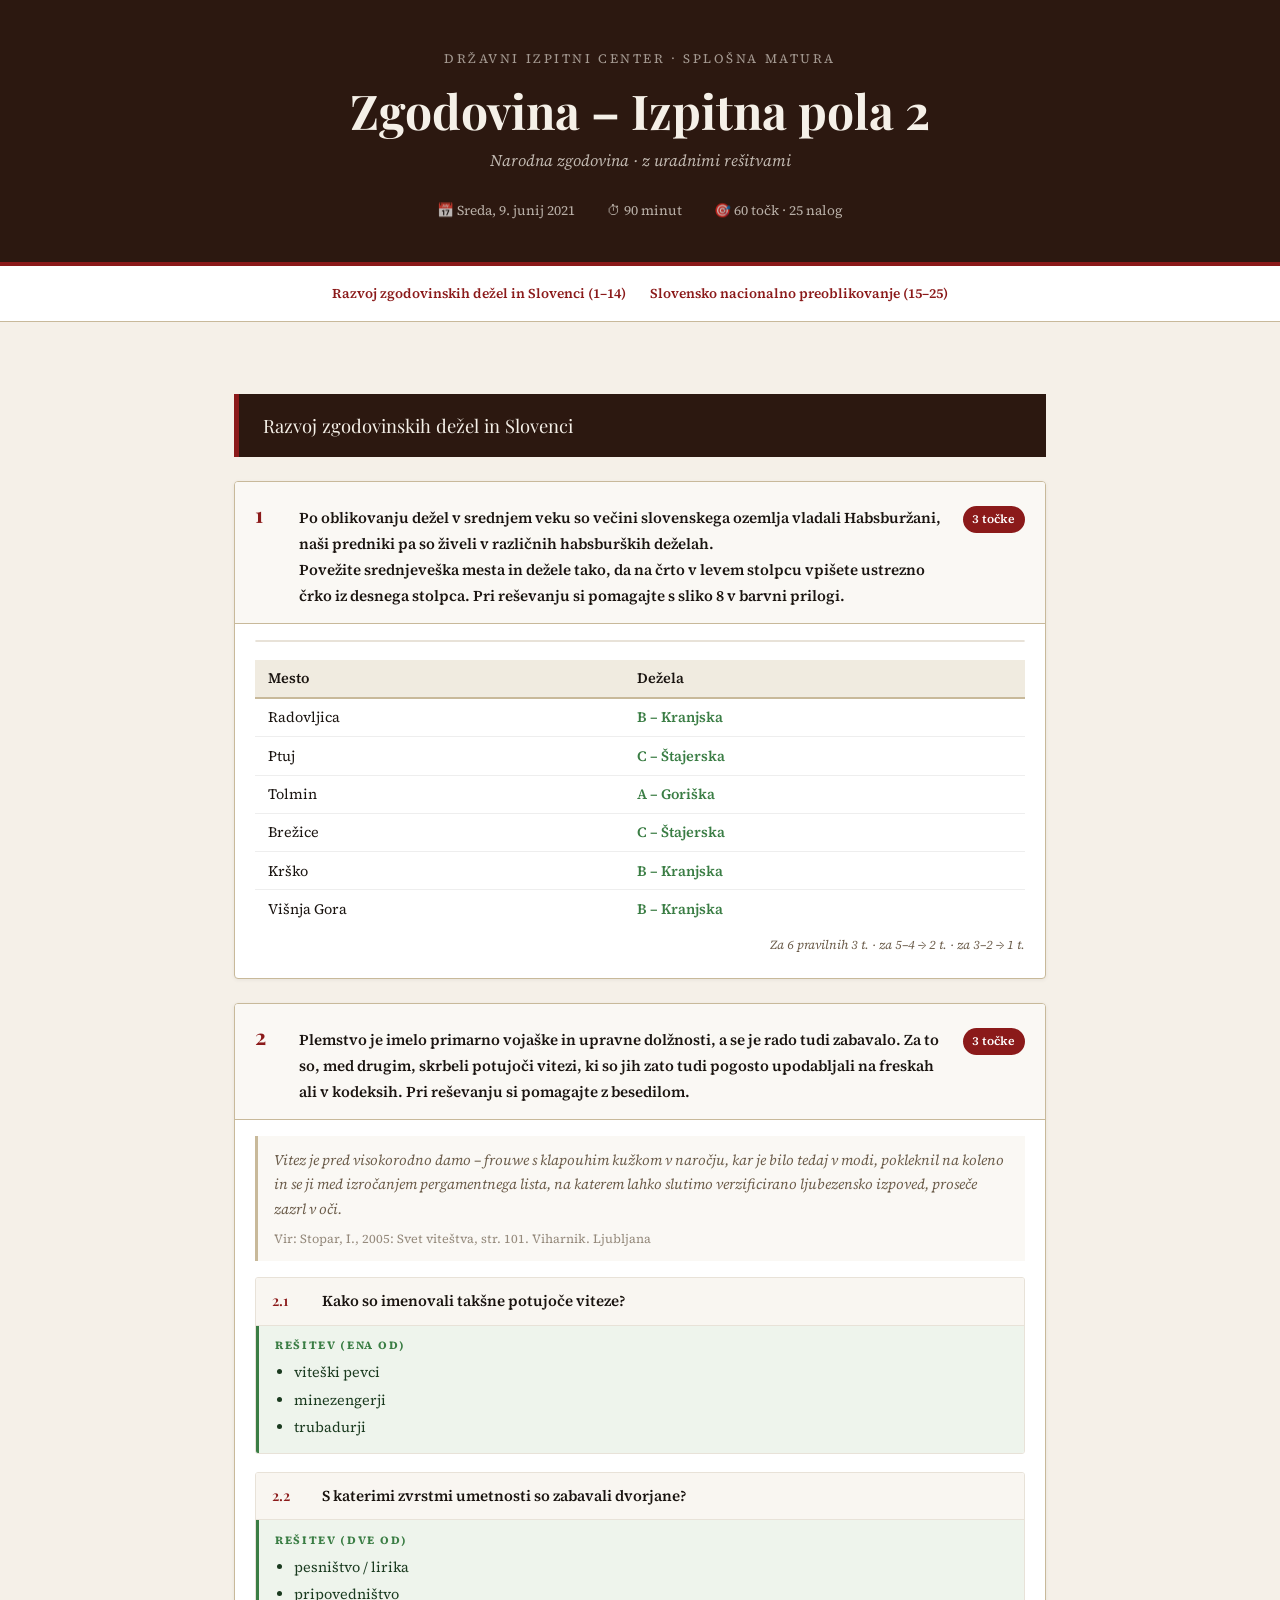
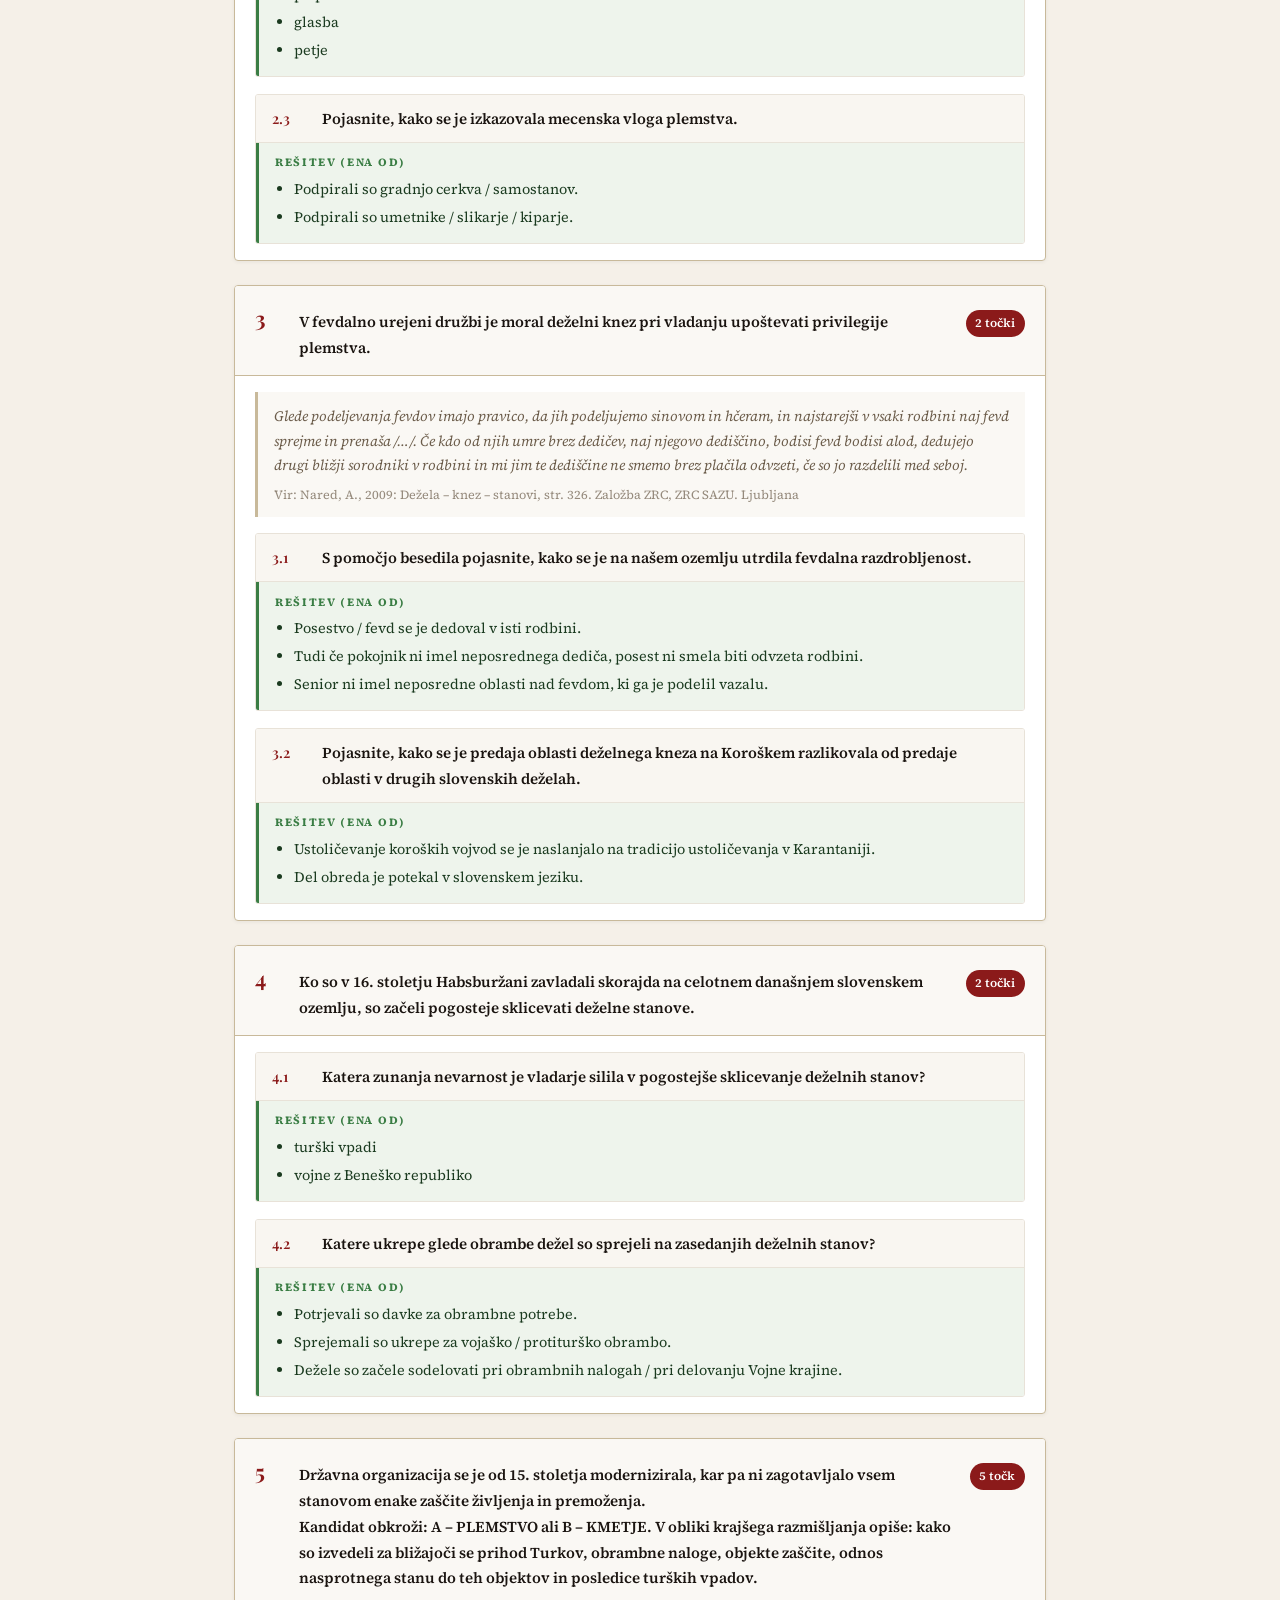
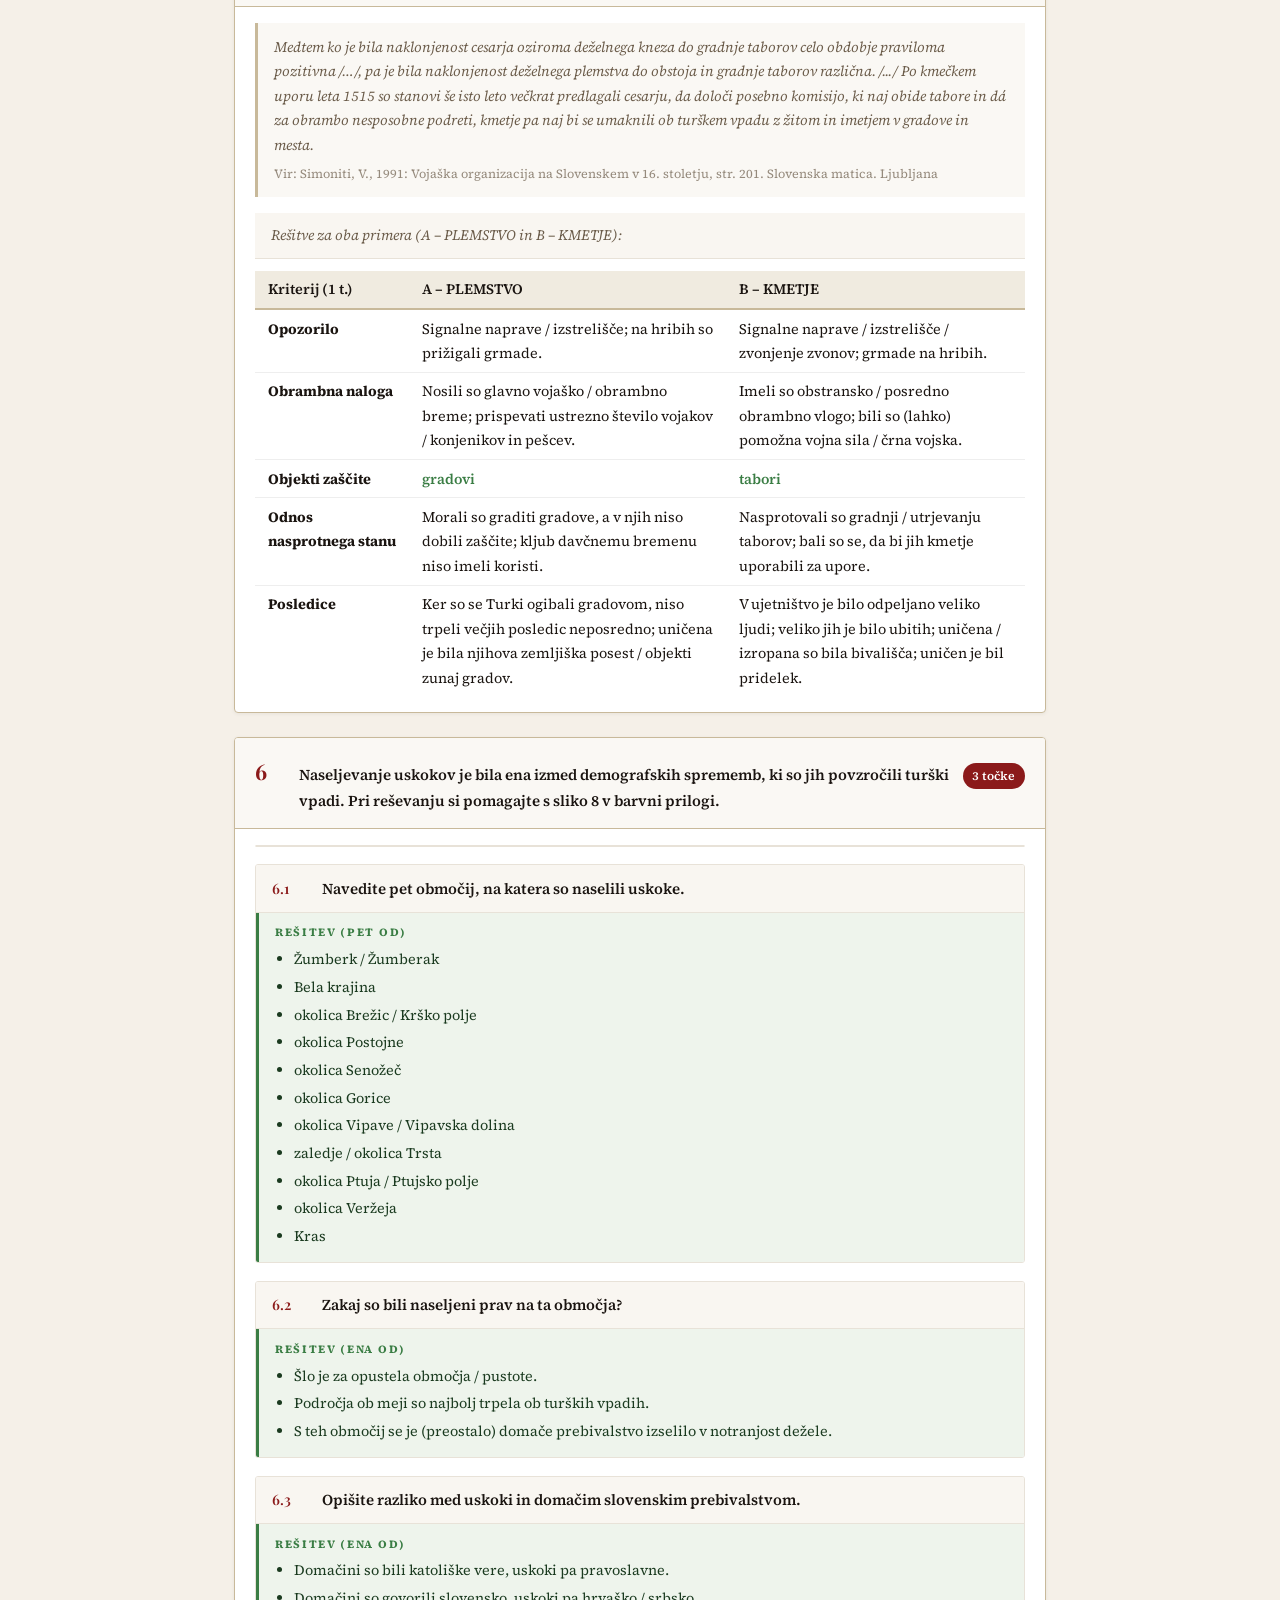
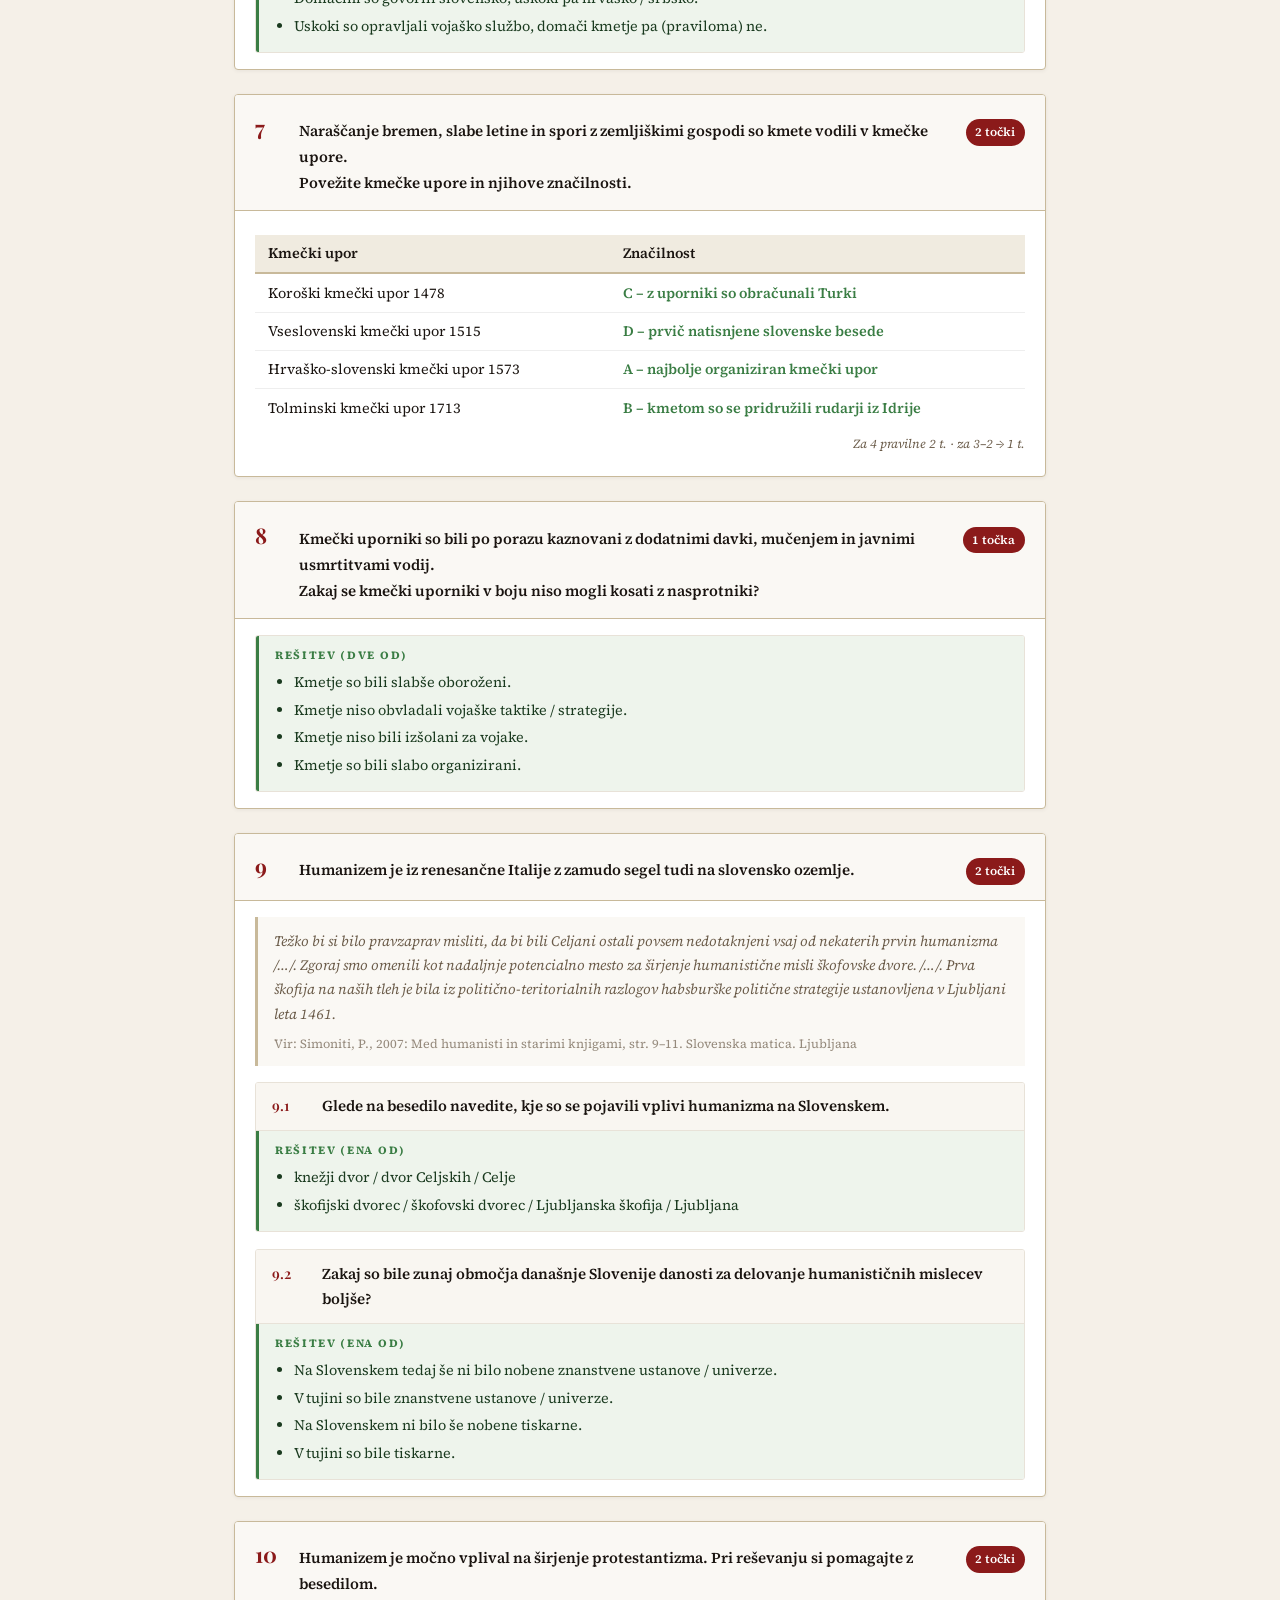
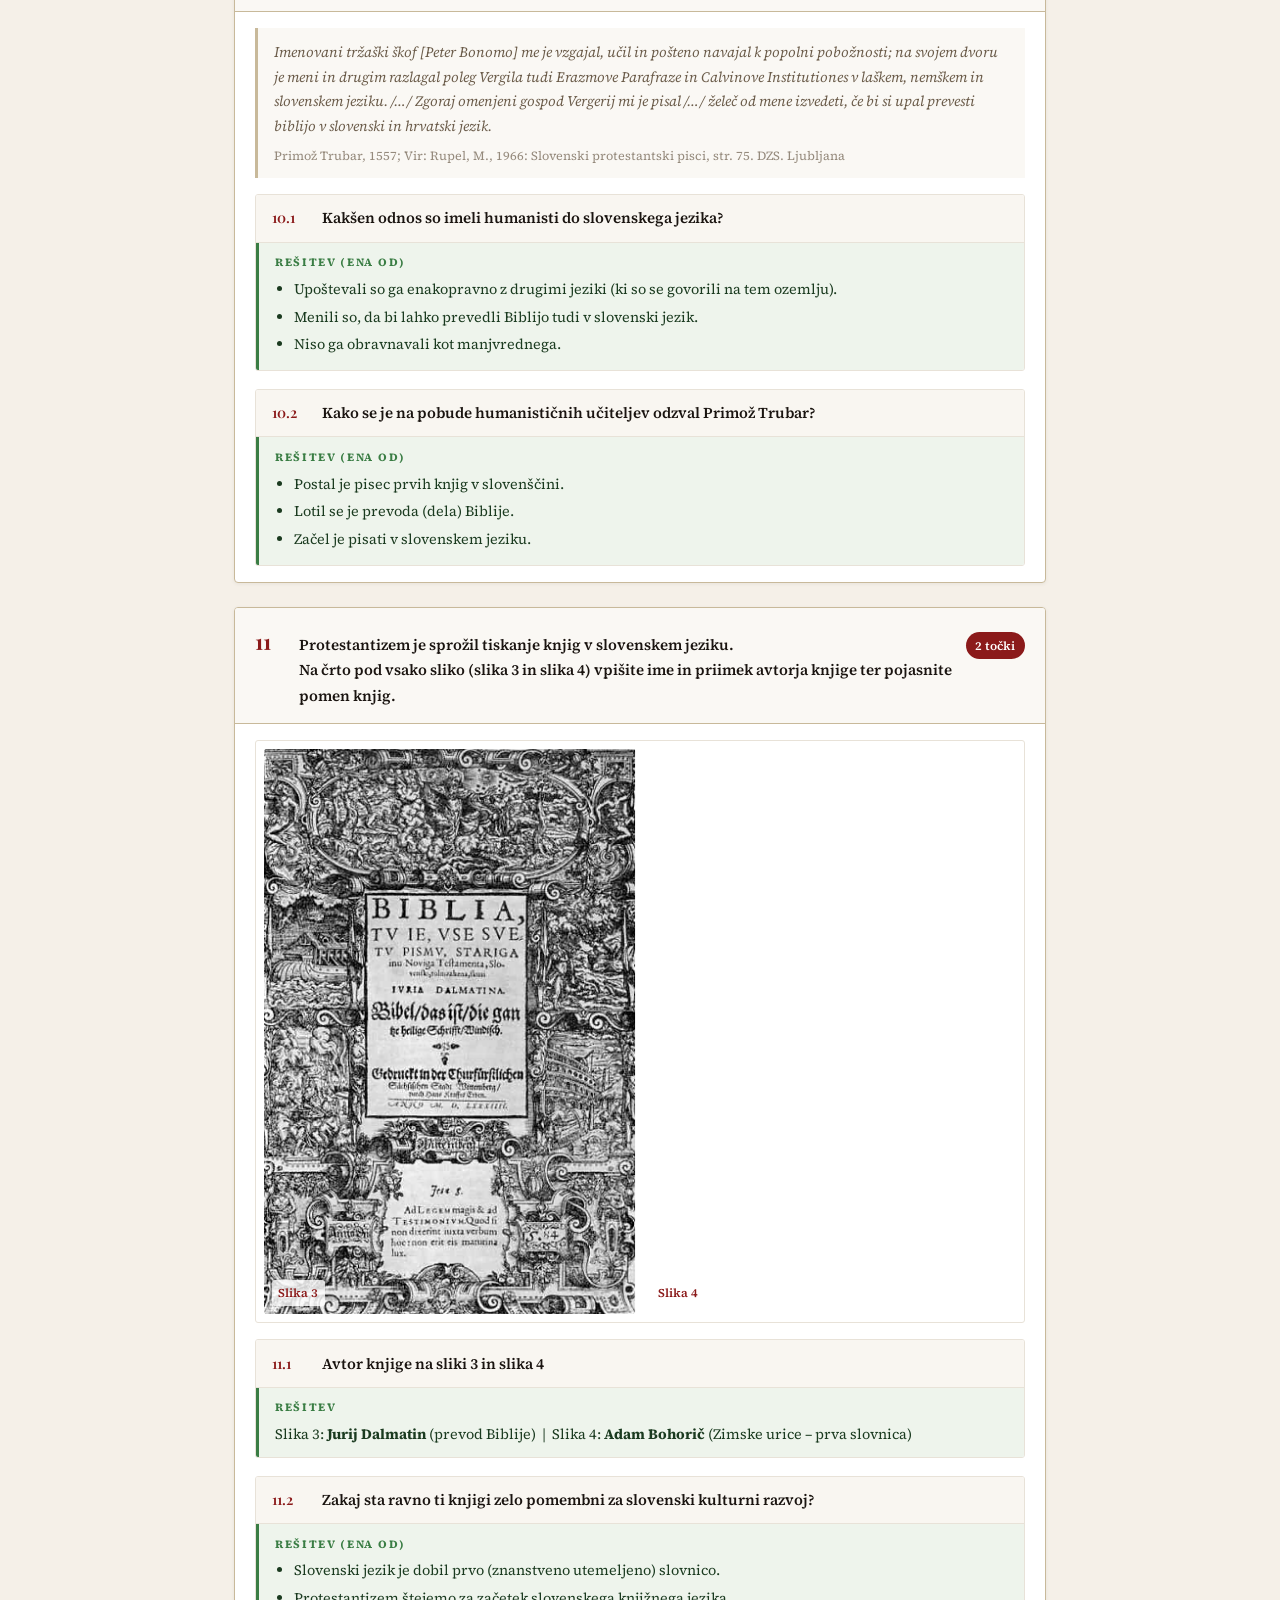
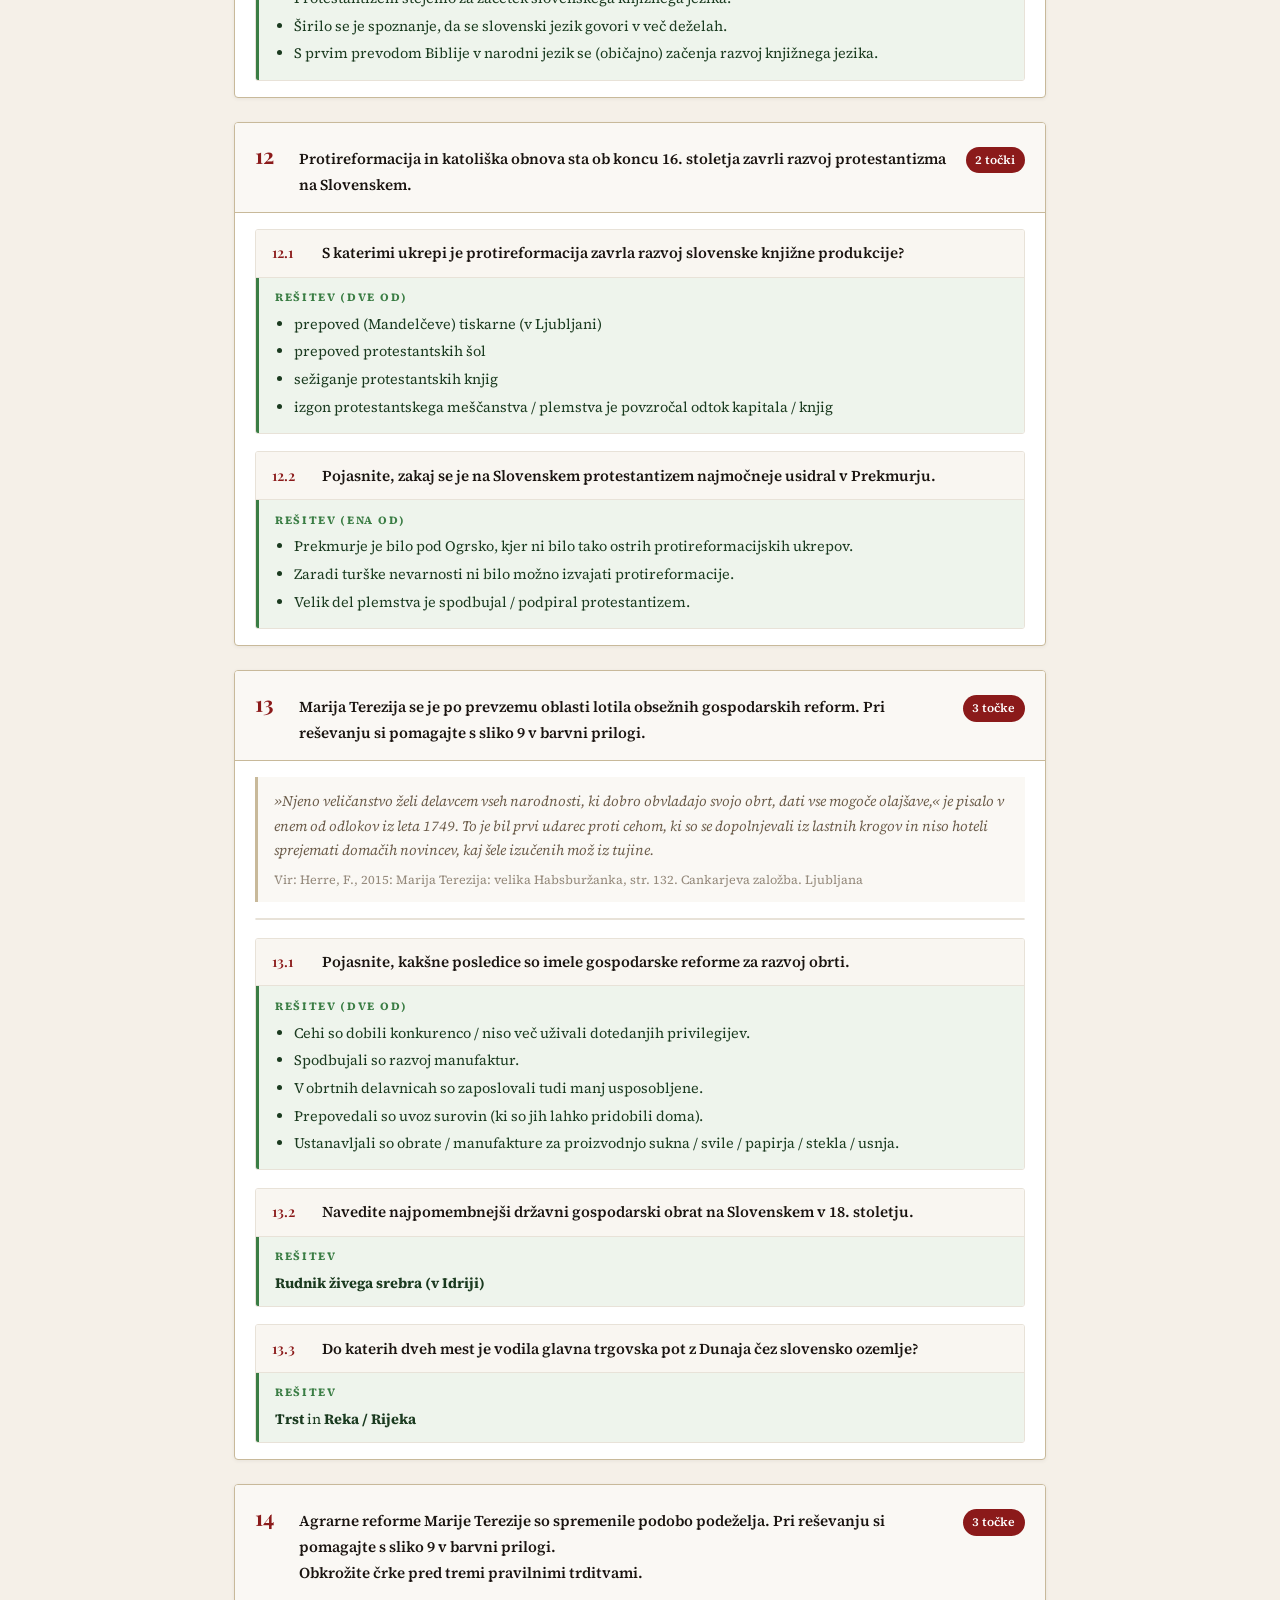
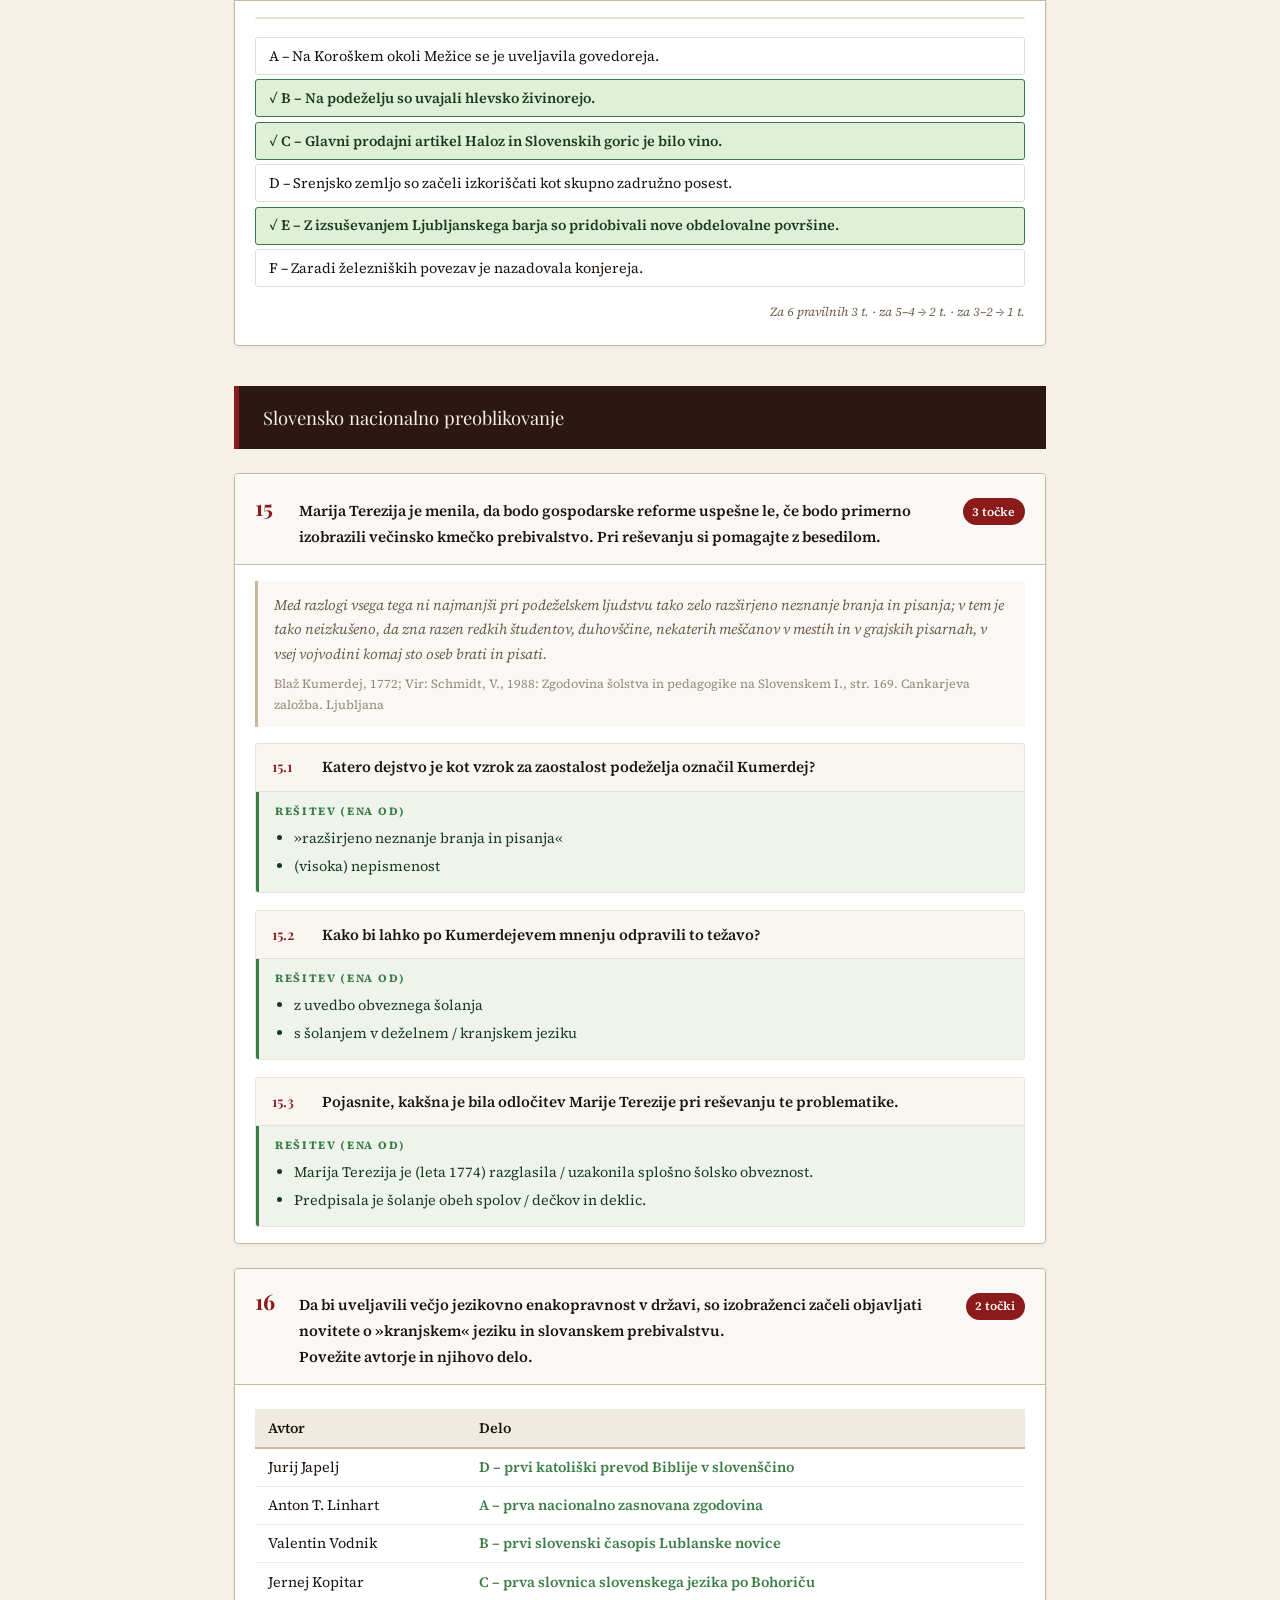
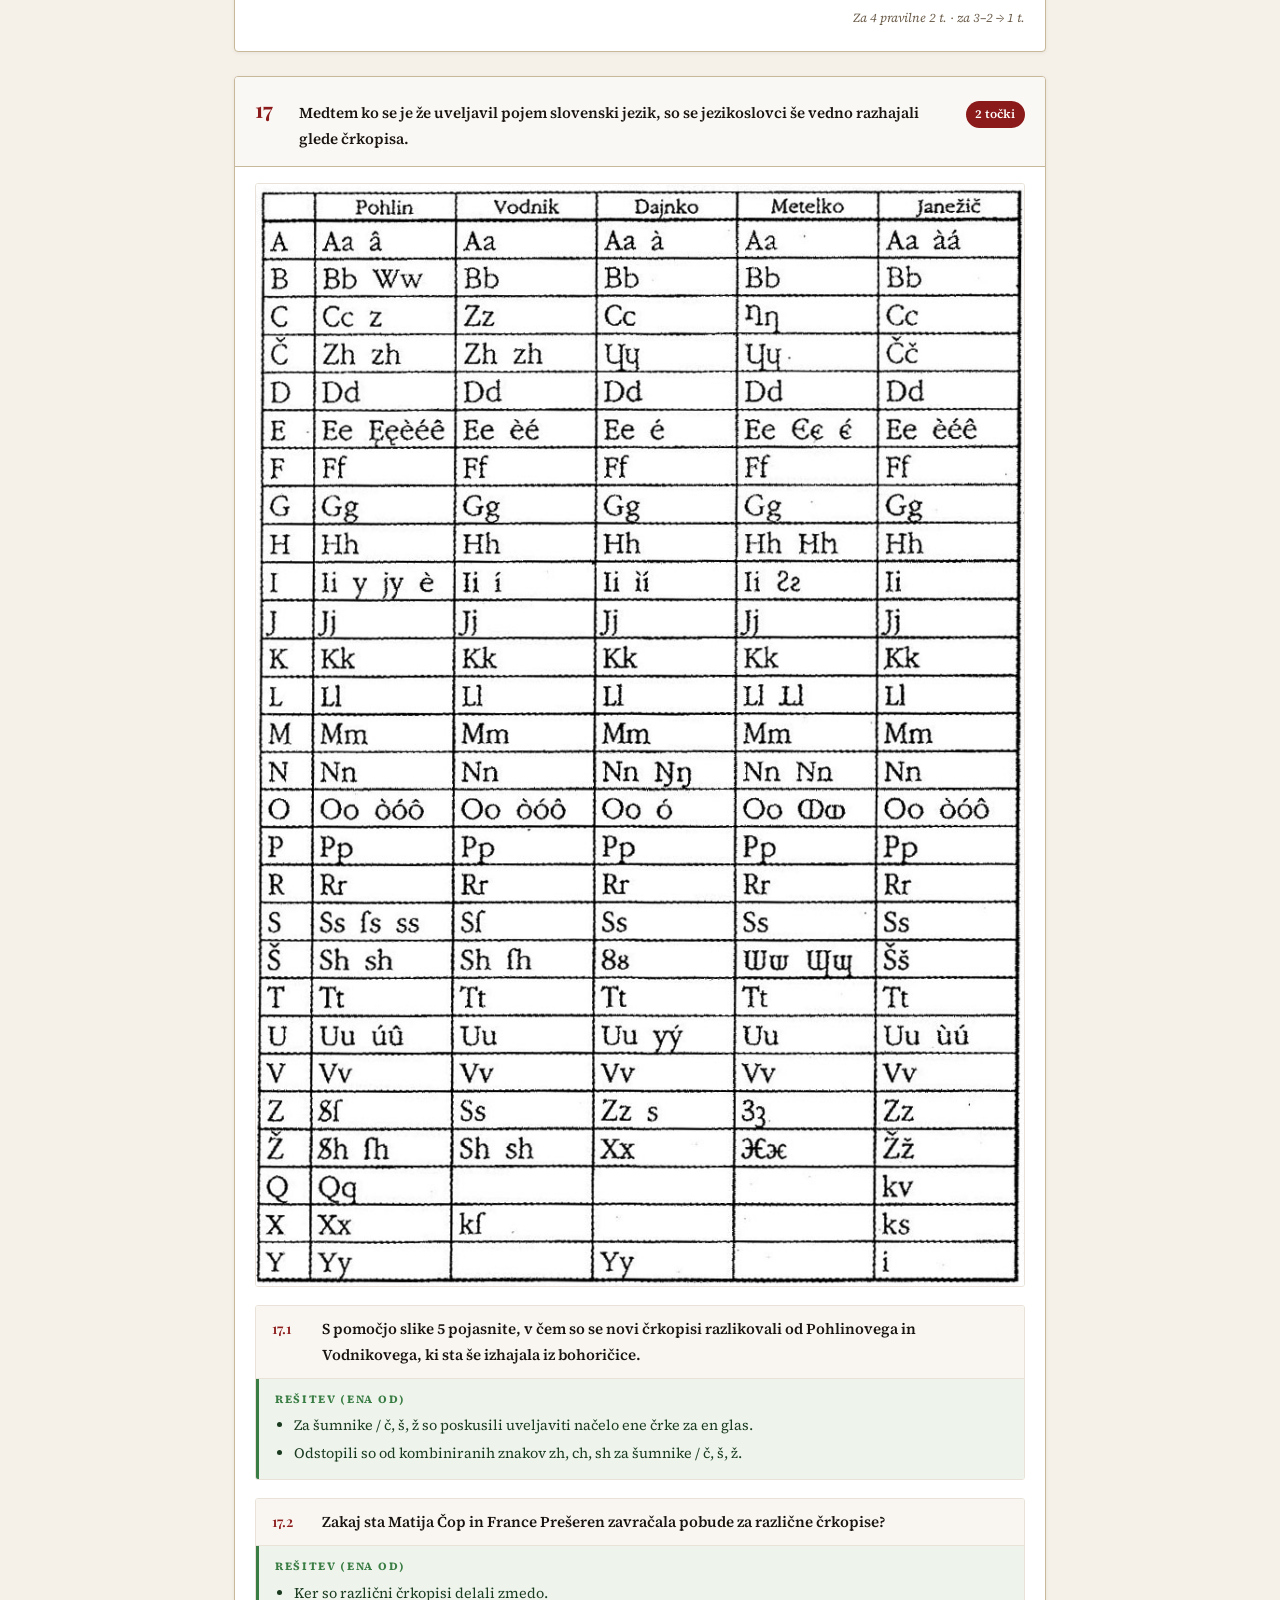
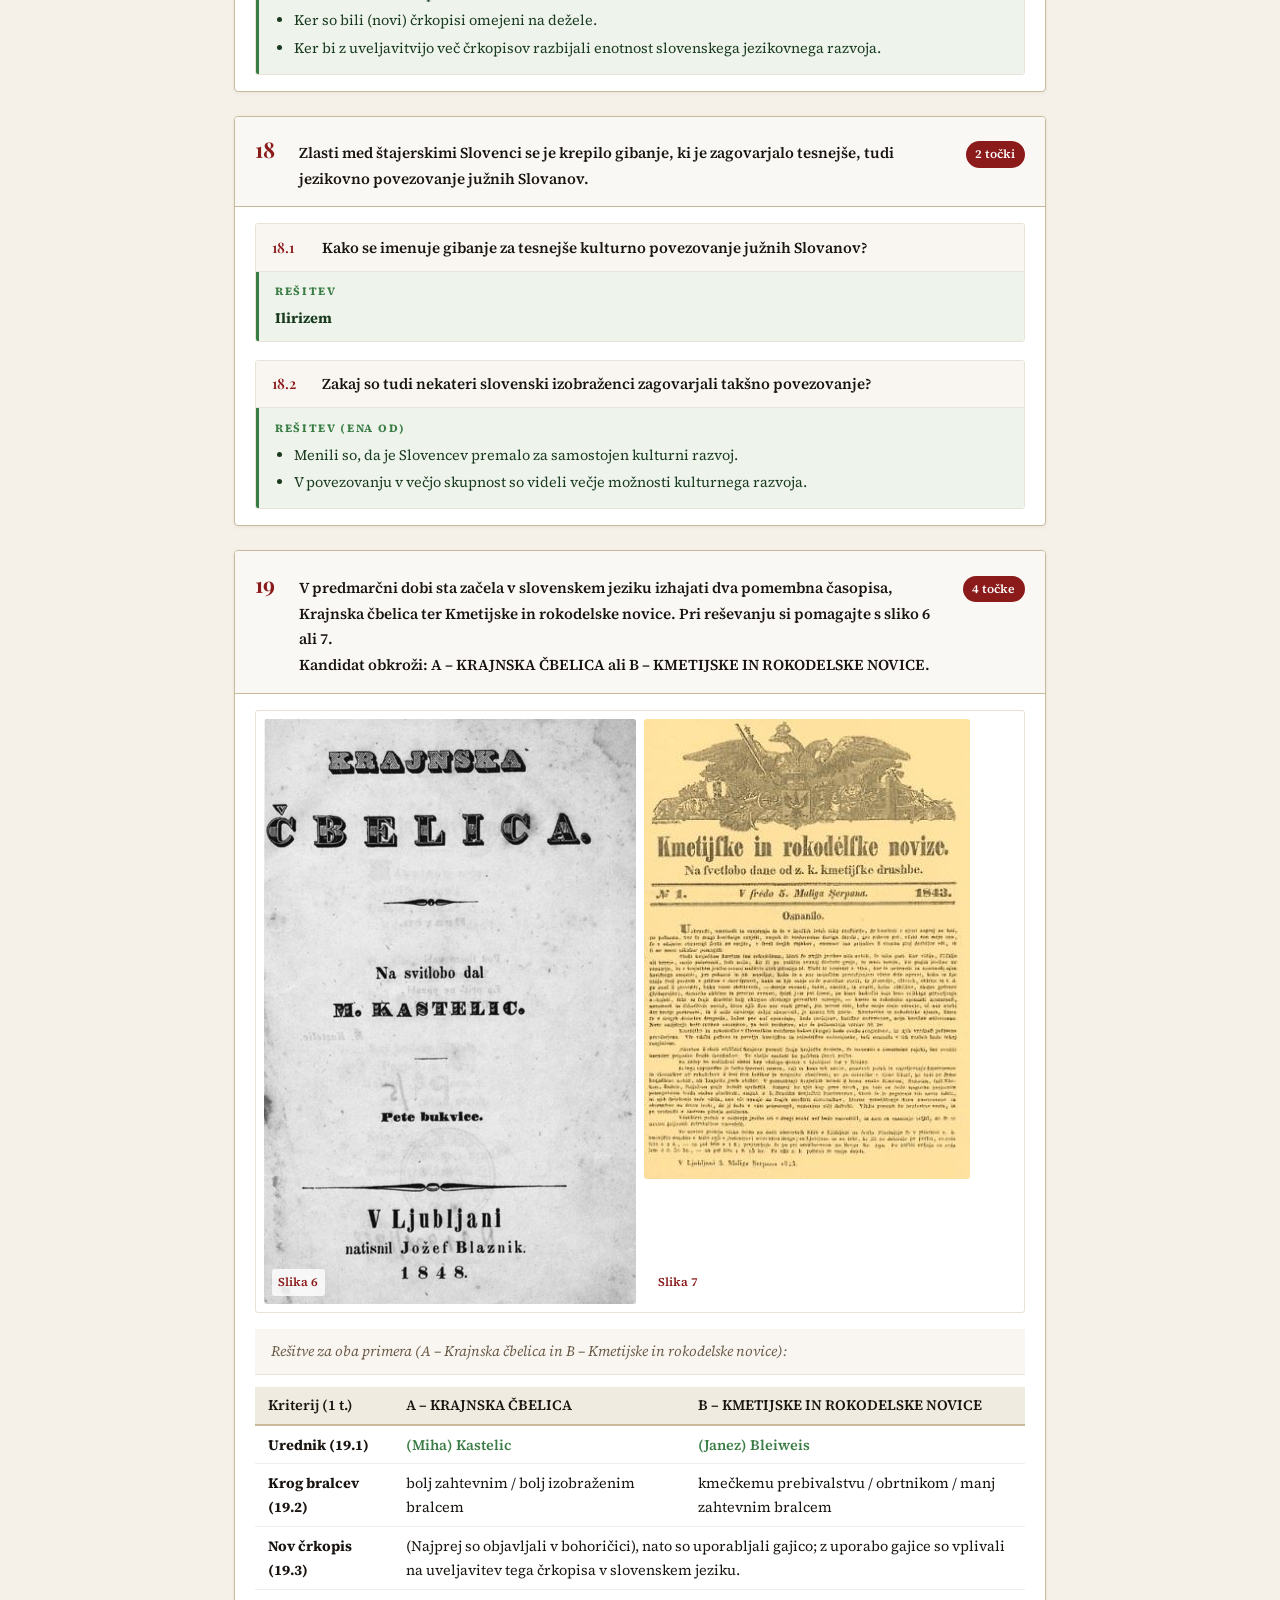
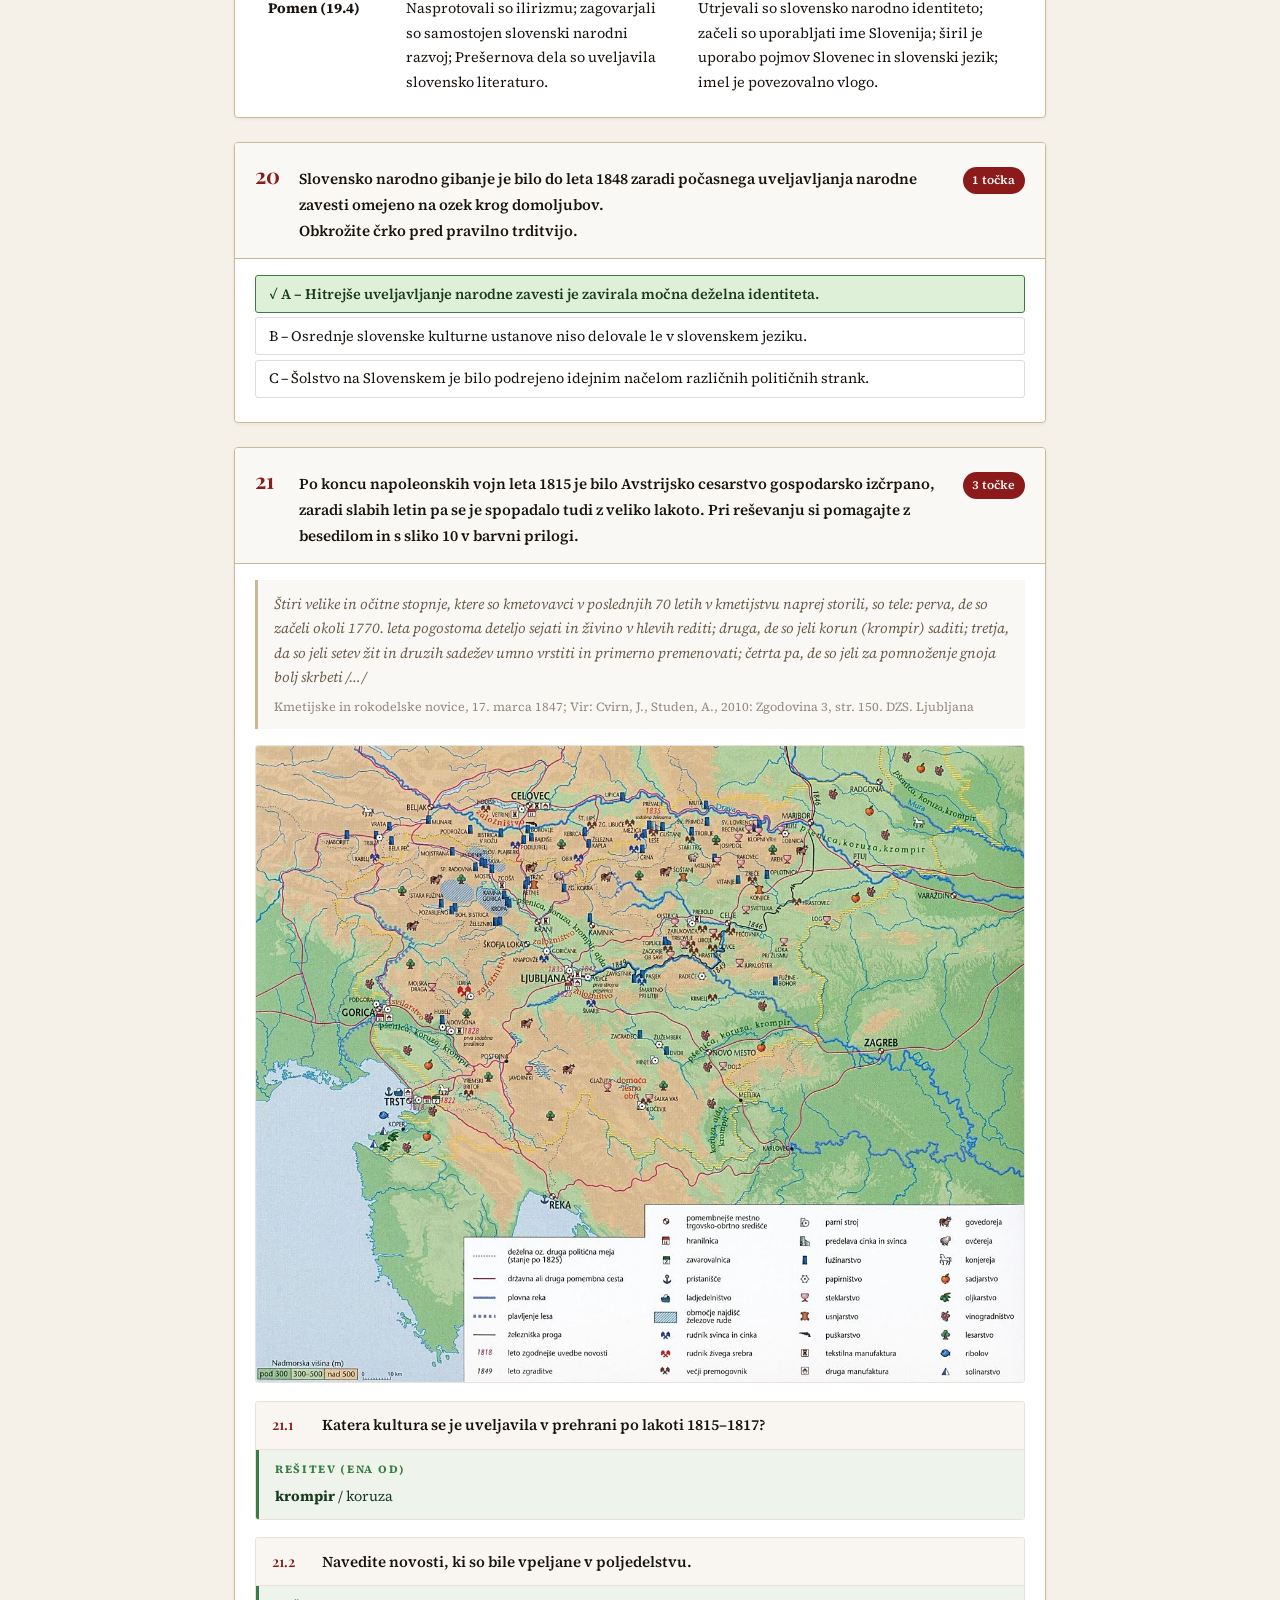
==== commit 34453634: "pomlad 21 done" ====
--- a/pomlad 21/website/index.html
+++ b/pomlad 21/website/index.html
@@ -4,7 +4,7 @@
 		<meta charset="UTF-8" />
 		<meta name="viewport" content="width=device-width, initial-scale=1.0" />
 		<title>
-			Zgodovina – Splošna matura 2022 · Izpitna pola 2 z rešitvami
+			Zgodovina – Splošna matura 2021 · Izpitna pola 2 z rešitvami
 		</title>
 		<link
 			href="https://fonts.googleapis.com/css2?family=Playfair+Display:wght@400;700&family=Source+Serif+4:ital,wght@0,300;0,400;0,600;1,300&display=swap"
@@ -24,13 +24,13 @@
 		</header>
 
 		<nav class="toc">
-			<a href="#s1">Razvoj zgodovinskih dežel in Slovenci (1-14)</a>
+			<a href="#s1">Razvoj zgodovinskih dežel in Slovenci (1–14)</a>
 			<a href="#s2">Slovensko nacionalno preoblikovanje (15–25)</a>
 		</nav>
 
 		<main class="container">
 			<div class="section-header" id="s1">
-				I. Razvoj zgodovinskih dežel in Slovenci
+				Razvoj zgodovinskih dežel in Slovenci
 			</div>
 
 			<!-- 1 -->
@@ -40,11 +40,10 @@
 					<span class="question-intro"
 						>Po oblikovanju dežel v srednjem veku so večini
 						slovenskega ozemlja vladali Habsburžani, naši predniki
-						pa so živeli v različnih habsburških deželah. <br />
-						Povežite srednjeveška mesta in dežele tako, da na črto v
-						levem stolpcu vpišete ustrezno črko iz desnega stolpca.
-						Pri reševanju si pomagajte s sliko 8 v barvni
-						prilogi.</span
+						pa so živeli v različnih habsburških deželah.<br />Povežite
+						srednjeveška mesta in dežele tako, da na črto v levem
+						stolpcu vpišete ustrezno črko iz desnega stolpca. Pri
+						reševanju si pomagajte s sliko 8 v barvni prilogi.</span
 					>
 					<span class="points-badge">3 točke</span>
 				</div>
@@ -78,14 +77,17 @@
 							</tr>
 							<tr>
 								<td>Krško</td>
-								<td class="match-ans">B - Kranjska</td>
+								<td class="match-ans">B – Kranjska</td>
 							</tr>
 							<tr>
 								<td>Višnja Gora</td>
-								<td class="match-ans">B - Kranjska</td>
+								<td class="match-ans">B – Kranjska</td>
 							</tr>
 						</tbody>
 					</table>
+					<div class="scoring-note">
+						Za 6 pravilnih 3 t. · za 5–4 → 2 t. · za 3–2 → 1 t.
+					</div>
 				</div>
 			</div>
 
@@ -98,26 +100,19 @@
 						dolžnosti, a se je rado tudi zabavalo. Za to so, med
 						drugim, skrbeli potujoči vitezi, ki so jih zato tudi
 						pogosto upodabljali na freskah ali v kodeksih. Pri
-						reševanju si pomagajte z besedilom.
-
-						<br />
-						Takole je upodobljen vitez pl. Gornjegrajski iz gradu
-						Gradišče ob Dreti v Zgornji Savinjski dolini:</span
+						reševanju si pomagajte z besedilom.</span
 					>
 					<span class="points-badge">3 točke</span>
 				</div>
 				<div class="question-body">
 					<div class="source-quote">
-						Dvome o pesnikovi provenienci denimo tokrat na stran in
-						si oglejmo miniaturo, ki v kodeksu bolj kot katera druga
-						ponazarja temo takratne viteške lirike, minnedienst –
-						službo izvoljeni gospe. Vitez je pred visokorodno damo –
-						frouwe s klapouhim kužkom v naročju, kar je bilo tedaj v
-						modi, pokleknil na koleno in se ji med izročanjem
-						pergamentnega lista, na katerem lahko slutimo
-						verzificirano ljubezensko izpoved, proseče zazrl v oči.
+						Vitez je pred visokorodno damo – frouwe s klapouhim
+						kužkom v naročju, kar je bilo tedaj v modi, pokleknil na
+						koleno in se ji med izročanjem pergamentnega lista, na
+						katerem lahko slutimo verzificirano ljubezensko izpoved,
+						proseče zazrl v oči.
 						<span class="source-ref"
-							>Stopar, I., 2005: Svet viteštva, str. 101.
+							>Vir: Stopar, I., 2005: Svet viteštva, str. 101.
 							Viharnik. Ljubljana</span
 						>
 					</div>
@@ -130,9 +125,9 @@
 							<div class="answer-label">Rešitev (ena od)</div>
 							<div class="answer-text">
 								<ul>
-									<li>Viteški pevci</li>
-									<li>Minezengerji</li>
-									<li>Trubadurji</li>
+									<li>viteški pevci</li>
+									<li>minezengerji</li>
+									<li>trubadurji</li>
 								</ul>
 							</div>
 						</div>
@@ -146,29 +141,32 @@
 							<div class="answer-label">Rešitev (dve od)</div>
 							<div class="answer-text">
 								<ul>
-									<li>Pesništvo / lirika</li>
-									<li>Pripovedništvo</li>
-									<li>Glasba</li>
-									<li>Petje</li>
-								</ul>
-							</div>
-						</div>
-					</div>
-					<div class="subq">
-						<div class="subq-question">
-							<span class="subq-label">2.3</span> Pojasnite, kako se je izkazovala mecenska vloga plemstva.
-						</div>
-						<div class="answer-block">
-							<div class="answer-label">Rešitev (ena od)</div>
-							<div class="answer-text">
-								<ul>
-                                    <li>
-                                        Podpirali so gradnjo cerkva / samostanov
-                                    </li>
-                                    <li>
-                                        Podpirali so umetnike / slikarje / kiparje
-                                    </li>
-                                </ul>
+									<li>pesništvo / lirika</li>
+									<li>pripovedništvo</li>
+									<li>glasba</li>
+									<li>petje</li>
+								</ul>
+							</div>
+						</div>
+					</div>
+					<div class="subq">
+						<div class="subq-question">
+							<span class="subq-label">2.3</span> Pojasnite, kako
+							se je izkazovala mecenska vloga plemstva.
+						</div>
+						<div class="answer-block">
+							<div class="answer-label">Rešitev (ena od)</div>
+							<div class="answer-text">
+								<ul>
+									<li>
+										Podpirali so gradnjo cerkva /
+										samostanov.
+									</li>
+									<li>
+										Podpirali so umetnike / slikarje /
+										kiparje.
+									</li>
+								</ul>
 							</div>
 						</div>
 					</div>
@@ -180,55 +178,71 @@
 				<div class="question-header">
 					<span class="question-num">3</span>
 					<span class="question-intro"
-						>Mitološko izročilo, geografski opisi in grška
-						zemljepisna imena kažejo, da so Grki poznali naše
-						ozemlje.</span
+						>V fevdalno urejeni družbi je moral deželni knez pri
+						vladanju upoštevati privilegije plemstva.</span
 					>
 					<span class="points-badge">2 točki</span>
 				</div>
 				<div class="question-body">
 					<div class="source-quote">
-						Jazon je šel po omenjeni poti iz Črnega morja do Donave,
-						iz Donave po Savi in iz Save v Ljubljanico, ki je v
-						spomin na to potovanje – tako meni Plinij, dobila ime
-						Nauportus, ladjenosec.<span class="source-ref"
-							>Frantar, Š., in drugi, 2019: Zgodovina 2, str.
-							192.</span
+						Glede podeljevanja fevdov imajo pravico, da jih
+						podeljujemo sinovom in hčeram, in najstarejši v vsaki
+						rodbini naj fevd sprejme in prenaša /…/. Če kdo od njih
+						umre brez dedičev, naj njegovo dediščino, bodisi fevd
+						bodisi alod, dedujejo drugi bližji sorodniki v rodbini
+						in mi jim te dediščine ne smemo brez plačila odvzeti, če
+						so jo razdelili med seboj.
+						<span class="source-ref"
+							>Vir: Nared, A., 2009: Dežela – knez – stanovi, str.
+							326. Založba ZRC, ZRC SAZU. Ljubljana</span
 						>
 					</div>
 					<div class="subq">
 						<div class="subq-question">
-							<span class="subq-label">3.1</span> Kdo je glede na
-							mitološko izročilo vodil Argonavte?
-						</div>
-						<div class="answer-block">
-							<div class="answer-label">Rešitev</div>
-							<div class="answer-text">
-								<strong>Jazon</strong>
-							</div>
-						</div>
-					</div>
-					<div class="subq">
-						<div class="subq-question">
-							<span class="subq-label">3.2</span> Pojasnite, ali
-							je v besedilu, ki je del mita, tudi kaj zgodovinske
-							resnice o današnjem slovenskem ozemlju.
-						</div>
-						<div class="answer-block">
-							<div class="answer-label">Rešitev (ena od)</div>
-							<div class="answer-text">
-								<ul>
-									<li>
-										Reke, navedene v mitu,
-										<strong>obstajajo</strong>.
-									</li>
-									<li>
-										<strong>Nauportus</strong> je bilo
-										rimsko ime za Vrhniko.
-									</li>
-									<li>
-										Omenjene reke so bile
-										<strong>plovne</strong>.
+							<span class="subq-label">3.1</span> S pomočjo
+							besedila pojasnite, kako se je na našem ozemlju
+							utrdila fevdalna razdrobljenost.
+						</div>
+						<div class="answer-block">
+							<div class="answer-label">Rešitev (ena od)</div>
+							<div class="answer-text">
+								<ul>
+									<li>
+										Posestvo / fevd se je dedoval v isti
+										rodbini.
+									</li>
+									<li>
+										Tudi če pokojnik ni imel neposrednega
+										dediča, posest ni smela biti odvzeta
+										rodbini.
+									</li>
+									<li>
+										Senior ni imel neposredne oblasti nad
+										fevdom, ki ga je podelil vazalu.
+									</li>
+								</ul>
+							</div>
+						</div>
+					</div>
+					<div class="subq">
+						<div class="subq-question">
+							<span class="subq-label">3.2</span> Pojasnite, kako
+							se je predaja oblasti deželnega kneza na Koroškem
+							razlikovala od predaje oblasti v drugih slovenskih
+							deželah.
+						</div>
+						<div class="answer-block">
+							<div class="answer-label">Rešitev (ena od)</div>
+							<div class="answer-text">
+								<ul>
+									<li>
+										Ustoličevanje koroških vojvod se je
+										naslanjalo na tradicijo ustoličevanja v
+										Karantaniji.
+									</li>
+									<li>
+										Del obreda je potekal v slovenskem
+										jeziku.
 									</li>
 								</ul>
 							</div>
@@ -242,974 +256,303 @@
 				<div class="question-header">
 					<span class="question-num">4</span>
 					<span class="question-intro"
-						>Rimsko osvajanje današnjega slovenskega ozemlja se je
-						začelo z istrsko vojno (178–177 pr. Kr).
-						<br />
-						Pri reševanju si pomagajte s sliko 4 v barvni
-						prilogi.</span
+						>Ko so v 16. stoletju Habsburžani zavladali skorajda na
+						celotnem današnjem slovenskem ozemlju, so začeli
+						pogosteje sklicevati deželne stanove.</span
+					>
+					<span class="points-badge">2 točki</span>
+				</div>
+				<div class="question-body">
+					<div class="subq">
+						<div class="subq-question">
+							<span class="subq-label">4.1</span> Katera zunanja
+							nevarnost je vladarje silila v pogostejše
+							sklicevanje deželnih stanov?
+						</div>
+						<div class="answer-block">
+							<div class="answer-label">Rešitev (ena od)</div>
+							<div class="answer-text">
+								<ul>
+									<li>turški vpadi</li>
+									<li>vojne z Beneško republiko</li>
+								</ul>
+							</div>
+						</div>
+					</div>
+					<div class="subq">
+						<div class="subq-question">
+							<span class="subq-label">4.2</span> Katere ukrepe
+							glede obrambe dežel so sprejeli na zasedanjih
+							deželnih stanov?
+						</div>
+						<div class="answer-block">
+							<div class="answer-label">Rešitev (ena od)</div>
+							<div class="answer-text">
+								<ul>
+									<li>
+										Potrjevali so davke za obrambne potrebe.
+									</li>
+									<li>
+										Sprejemali so ukrepe za vojaško /
+										protiturško obrambo.
+									</li>
+									<li>
+										Dežele so začele sodelovati pri
+										obrambnih nalogah / pri delovanju Vojne
+										krajine.
+									</li>
+								</ul>
+							</div>
+						</div>
+					</div>
+				</div>
+			</div>
+
+			<!-- 5 -->
+			<div class="question-card">
+				<div class="question-header">
+					<span class="question-num">5</span>
+					<span class="question-intro"
+						>Državna organizacija se je od 15. stoletja
+						modernizirala, kar pa ni zagotavljalo vsem stanovom
+						enake zaščite življenja in premoženja.<br />Kandidat
+						obkroži: A – PLEMSTVO ali B – KMETJE. V obliki krajšega
+						razmišljanja opiše: kako so izvedeli za bližajoči se
+						prihod Turkov, obrambne naloge, objekte zaščite, odnos
+						nasprotnega stanu do teh objektov in posledice turških
+						vpadov.</span
+					>
+					<span class="points-badge">5 točk</span>
+				</div>
+				<div class="question-body">
+					<div class="source-quote">
+						Medtem ko je bila naklonjenost cesarja oziroma deželnega
+						kneza do gradnje taborov celo obdobje praviloma
+						pozitivna /…/, pa je bila naklonjenost deželnega
+						plemstva do obstoja in gradnje taborov različna. /.../
+						Po kmečkem uporu leta 1515 so stanovi še isto leto
+						večkrat predlagali cesarju, da določi posebno komisijo,
+						ki naj obide tabore in dá za obrambo nesposobne podreti,
+						kmetje pa naj bi se umaknili ob turškem vpadu z žitom in
+						imetjem v gradove in mesta.
+						<span class="source-ref"
+							>Vir: Simoniti, V., 1991: Vojaška organizacija na
+							Slovenskem v 16. stoletju, str. 201. Slovenska
+							matica. Ljubljana</span
+						>
+					</div>
+					<div class="essay-prompt">
+						Rešitve za oba primera (A – PLEMSTVO in B – KMETJE):
+					</div>
+					<table class="match-table" style="margin-top: 0.75rem">
+						<thead>
+							<tr>
+								<th style="width: 20%">Kriterij (1 t.)</th>
+								<th>A – PLEMSTVO</th>
+								<th>B – KMETJE</th>
+							</tr>
+						</thead>
+						<tbody>
+							<tr>
+								<td><strong>Opozorilo</strong></td>
+								<td>
+									Signalne naprave / izstrelišče; na hribih so
+									prižigali grmade.
+								</td>
+								<td>
+									Signalne naprave / izstrelišče / zvonjenje
+									zvonov; grmade na hribih.
+								</td>
+							</tr>
+							<tr>
+								<td><strong>Obrambna naloga</strong></td>
+								<td>
+									Nosili so glavno vojaško / obrambno breme;
+									prispevati ustrezno število vojakov /
+									konjenikov in pešcev.
+								</td>
+								<td>
+									Imeli so obstransko / posredno obrambno
+									vlogo; bili so (lahko) pomožna vojna sila /
+									črna vojska.
+								</td>
+							</tr>
+							<tr>
+								<td><strong>Objekti zaščite</strong></td>
+								<td class="match-ans">gradovi</td>
+								<td class="match-ans">tabori</td>
+							</tr>
+							<tr>
+								<td>
+									<strong>Odnos nasprotnega stanu</strong>
+								</td>
+								<td>
+									Morali so graditi gradove, a v njih niso
+									dobili zaščite; kljub davčnemu bremenu niso
+									imeli koristi.
+								</td>
+								<td>
+									Nasprotovali so gradnji / utrjevanju
+									taborov; bali so se, da bi jih kmetje
+									uporabili za upore.
+								</td>
+							</tr>
+							<tr>
+								<td><strong>Posledice</strong></td>
+								<td>
+									Ker so se Turki ogibali gradovom, niso
+									trpeli večjih posledic neposredno; uničena
+									je bila njihova zemljiška posest / objekti
+									zunaj gradov.
+								</td>
+								<td>
+									V ujetništvo je bilo odpeljano veliko ljudi;
+									veliko jih je bilo ubitih; uničena /
+									izropana so bila bivališča; uničen je bil
+									pridelek.
+								</td>
+							</tr>
+						</tbody>
+					</table>
+				</div>
+			</div>
+
+			<!-- 6 -->
+			<div class="question-card">
+				<div class="question-header">
+					<span class="question-num">6</span>
+					<span class="question-intro"
+						>Naseljevanje uskokov je bila ena izmed demografskih
+						sprememb, ki so jih povzročili turški vpadi. Pri
+						reševanju si pomagajte s sliko 8 v barvni prilogi.</span
 					>
 					<span class="points-badge">3 točke</span>
 				</div>
 				<div class="question-body">
 					<div class="subq">
-						<img
-							src="slika4.png"
-							alt="Slika 4: Rimsko osvajanje Istre, 178–177 pr. Kr."
-							style="
-								max-width: 100%;
-								border: 1px solid #ddd;
-								margin-bottom: 1rem;
-							" />
-					</div>
-					<div class="subq">
-						<div class="subq-question">
-							<span class="subq-label">4.1</span> Navedite štiri
-							keltska plemena, ki so poseljevala današnje
-							slovensko ozemlje.
-						</div>
-						<div class="answer-block">
-							<div class="answer-label">Rešitev (štiri od)</div>
-							<div class="answer-text">
-								<ul>
-									<li>
-										Noriki · Latobiki · Tavriski · Serapili
-										· Sereti · Histri · Karni
-									</li>
-								</ul>
-							</div>
-						</div>
-					</div>
-					<div class="subq">
-						<div class="subq-question">
-							<span class="subq-label">4.2</span> S katero
-							pomembno trgovsko potjo se je povečalo zanimanje
-							Rimljanov za osvajanje tega ozemlja?
-						</div>
-						<div class="answer-block">
-							<div class="answer-label">Rešitev</div>
-							<div class="answer-text">
-								<strong>Jantarjeva pot</strong>
-							</div>
-						</div>
-					</div>
-					<div class="subq">
-						<div class="subq-question">
-							<span class="subq-label">4.3</span> Pojasnite, zakaj
-							je bilo to ozemlje pomembno z vojaškega vidika.
-						</div>
-						<div class="answer-block">
-							<div class="answer-label">Rešitev (ena od)</div>
-							<div class="answer-text">
-								<ul>
-									<li>
-										Prostor je bil
-										<strong>odskočna deska</strong> za
-										osvajanje proti vzhodu.
-									</li>
-									<li>
-										Kraški prehodi so omogočali lahek prehod
-										iz Podonavja v Italijo.
-									</li>
-									<li>
-										Številna ljudstva so čez prelaze
-										ogrožala Rim.
-									</li>
-								</ul>
-							</div>
-						</div>
-					</div>
-				</div>
-			</div>
-
-			<!-- 5 -->
-			<div class="question-card">
-				<div class="question-header">
-					<span class="question-num">5</span>
-					<span class="question-intro"
-						>Rimljani so ozemlje današnje Slovenije razdelili na tri
-						upravne enote, ki so na sliki 5 v barvni prilogi
-						označene s številkami 1, 2 in 3.
-						<br />
-						K številkam pripišite imena upravnih enot.</span
+						<img src="slika8.png" alt="" />
+					</div>
+					<div class="subq">
+						<div class="subq-question">
+							<span class="subq-label">6.1</span> Navedite pet
+							območij, na katera so naselili uskoke.
+						</div>
+						<div class="answer-block">
+							<div class="answer-label">Rešitev (pet od)</div>
+							<div class="answer-text">
+								<ul>
+									<li>Žumberk / Žumberak</li>
+									<li>Bela krajina</li>
+									<li>okolica Brežic / Krško polje</li>
+									<li>okolica Postojne</li>
+									<li>okolica Senožeč</li>
+									<li>okolica Gorice</li>
+									<li>okolica Vipave / Vipavska dolina</li>
+									<li>zaledje / okolica Trsta</li>
+									<li>okolica Ptuja / Ptujsko polje</li>
+									<li>okolica Veržeja</li>
+									<li>Kras</li>
+								</ul>
+							</div>
+						</div>
+					</div>
+					<div class="subq">
+						<div class="subq-question">
+							<span class="subq-label">6.2</span> Zakaj so bili
+							naseljeni prav na ta območja?
+						</div>
+						<div class="answer-block">
+							<div class="answer-label">Rešitev (ena od)</div>
+							<div class="answer-text">
+								<ul>
+									<li>
+										Šlo je za opustela območja / pustote.
+									</li>
+									<li>
+										Področja ob meji so najbolj trpela ob
+										turških vpadih.
+									</li>
+									<li>
+										S teh območij se je (preostalo) domače
+										prebivalstvo izselilo v notranjost
+										dežele.
+									</li>
+								</ul>
+							</div>
+						</div>
+					</div>
+					<div class="subq">
+						<div class="subq-question">
+							<span class="subq-label">6.3</span> Opišite razliko
+							med uskoki in domačim slovenskim prebivalstvom.
+						</div>
+						<div class="answer-block">
+							<div class="answer-label">Rešitev (ena od)</div>
+							<div class="answer-text">
+								<ul>
+									<li>
+										Domačini so bili katoliške vere, uskoki
+										pa pravoslavne.
+									</li>
+									<li>
+										Domačini so govorili slovensko, uskoki
+										pa hrvaško / srbsko.
+									</li>
+									<li>
+										Uskoki so opravljali vojaško službo,
+										domači kmetje pa (praviloma) ne.
+									</li>
+								</ul>
+							</div>
+						</div>
+					</div>
+				</div>
+			</div>
+
+			<!-- 7 -->
+			<div class="question-card">
+				<div class="question-header">
+					<span class="question-num">7</span>
+					<span class="question-intro"
+						>Naraščanje bremen, slabe letine in spori z zemljiškimi
+						gospodi so kmete vodili v kmečke upore.<br />Povežite
+						kmečke upore in njihove značilnosti.</span
 					>
 					<span class="points-badge">2 točki</span>
 				</div>
 				<div class="question-body">
-					<div class="subq">
-						<img
-							src="slika5.png"
-							alt="Slika 5: Rimske upravne enote na slovenskem ozemlju"
-							style="
-								max-width: 100%;
-								border: 1px solid #ddd;
-								margin-bottom: 1rem;
-							" />
-					</div>
 					<table class="match-table">
 						<thead>
 							<tr>
-								<th>Št. na karti</th>
-								<th>Ime upravne enote</th>
+								<th>Kmečki upor</th>
+								<th>Značilnost</th>
 							</tr>
 						</thead>
 						<tbody>
 							<tr>
-								<td>1</td>
+								<td>Koroški kmečki upor 1478</td>
 								<td class="match-ans">
-									Regio X – Venetia et Histria / Italija
-								</td>
-							</tr>
-							<tr>
-								<td>2</td>
-								<td class="match-ans">Norik</td>
-							</tr>
-							<tr>
-								<td>3</td>
-								<td class="match-ans">Panonija</td>
-							</tr>
-						</tbody>
-					</table>
-					<div class="scoring-note">
-						Za 3 pravilne 2 t. · za 2 → 1 t.
-					</div>
-				</div>
-			</div>
-
-			<!-- 6 -->
-			<div class="question-card">
-				<div class="question-header">
-					<span class="question-num">6</span>
-					<span class="question-intro"
-						>Rimljani so na današnjem ozemlju Slovenije ustanovili
-						več mest z različno stopnjo samouprave.</span
-					>
-					<span class="points-badge">3 točke</span>
-				</div>
-				<div class="question-body">
-					<div class="source-quote">
-						Rečno pristanišče in lega ob cesti, ki je povezovala
-						Emono s Siscijo, sta mu v prometu določala izjemen
-						pomen. Verjetno je bila tu prekladalna postaja za tiste
-						rečne tovore, ki so jih zaradi nevarnih brzic v zgornjem
-						toku Save raje preložili na vozove.<span
-							class="source-ref"
-							>Zakladi tisočletij, str. 212. Modrijan, 1999.</span
-						>
-					</div>
-					<div class="subq">
-						<div class="subq-question">
-							<span class="subq-label">6.1</span> Pojasnite
-							razloge za ustanavljanje rimskih mest na današnjem
-							slovenskem ozemlju.
-						</div>
-						<div class="answer-block">
-							<div class="answer-label">Rešitev (ena od)</div>
-							<div class="answer-text">
-								<ul>
-									<li>
-										Lažje <strong>vojaško</strong> ali
-										<strong>gospodarsko</strong> nadziranje
-										območja.
-									</li>
-									<li>
-										Širjenje rimskega vpliva (uprava,
-										kultura).
-									</li>
-								</ul>
-							</div>
-						</div>
-					</div>
-					<div class="subq">
-						<div class="subq-question">
-							<span class="subq-label">6.2</span> Katero rimsko
-							mesto je opisano v besedilu?
-						</div>
-						<div class="answer-block">
-							<div class="answer-label">Rešitev</div>
-							<div class="answer-text">
-								<strong
-									>Neviodun / Drnovo pri Krškem /
-									Neviodunum</strong
-								>
-							</div>
-						</div>
-					</div>
-					<div class="subq">
-						<div class="subq-question">
-							<span class="subq-label">6.3</span> Navedite vrsti
-							statusa, ki so ga lahko imela rimska mesta.
-						</div>
-						<div class="answer-block">
-							<div class="answer-label">Rešitev</div>
-							<div class="answer-text">
-								<strong>Kolonija</strong> ali
-								<strong>municipij</strong>
-							</div>
-						</div>
-					</div>
-				</div>
-			</div>
-
-			<!-- 7 -->
-			<div class="question-card">
-				<div class="question-header">
-					<span class="question-num">7</span>
-					<span class="question-intro"
-						>Preko prostora današnje Slovenije so v rimskem času
-						potekale pomembne trgovske poti.</span
-					>
-					<span class="points-badge">2 točki</span>
-				</div>
-				<div class="question-body">
-					<div class="source-quote">
-						S kakovostnimi predmeti iz železa iz osrednje Slovenije
-						so akvilejske družine trgovale v Panoniji. Pohorski
-						marmor je bil v oddaljenih krajih ob Dravi in Donavi
-						cenjeno blago. Ob Dravi navzdol so svoje izdelke
-						prodajale petovionske lončarske delavnice. Severna Istra
-						je imela presežke v vinu in olju, Kras in gorata območja
-						pa v živinoreji.<span class="source-ref"
-							>Zakladi tisočletij, str. 263.</span
-						>
-					</div>
-					<div class="subq">
-						<div class="subq-question">
-							<span class="subq-label">7.1</span> Navedite štiri
-							vrste blaga/surovin, ki so jih izvažali z našega
-							ozemlja.
-						</div>
-						<div class="answer-block">
-							<div class="answer-label">Rešitev (štiri od)</div>
-							<div class="answer-text">
-								<ul>
-									<li>
-										Izdelki iz <strong>železa</strong> ·
-										<strong>marmor</strong> ·
-										<strong>lončarski</strong> izdelki ·
-										<strong>olje</strong> ·
-										<strong>vino</strong> ·
-										<strong>živina</strong>
-									</li>
-								</ul>
-							</div>
-						</div>
-					</div>
-					<div class="subq">
-						<div class="subq-question">
-							<span class="subq-label">7.2</span> Katere prometne
-							povezave so omogočale živahno trgovino?
-						</div>
-						<div class="answer-block">
-							<div class="answer-label">Rešitev (ena od)</div>
-							<div class="answer-text">
-								<ul>
-									<li>
-										Dober <strong>cestni sistem</strong>.
-									</li>
-									<li>Plovne <strong>reke</strong>.</li>
-								</ul>
-							</div>
-						</div>
-					</div>
-				</div>
-			</div>
-
-			<!-- 8 -->
-			<div class="question-card">
-				<div class="question-header">
-					<span class="question-num">8</span>
-					<span class="question-intro"
-						>V poznoantičnem obdobju sta se na današnjem slovenskem
-						ozemlju začeli širiti dve monoteistični religiji.</span
-					>
-					<span class="points-badge">2 točki</span>
-				</div>
-				<div class="question-body">
-					<div class="source-quote">
-						O njej se ni smelo pisati ali govoriti. Obredi so
-						potekali v zaključenih moških krogih. /…/ Mitra je bog
-						dobrega, bog sonca. Rodil se je iz skale in se
-						neprestano boril proti zlu.<span class="source-ref"
-							>Kladnik, D., 2015: Slovenija v zgodbah, str.
-							26.</span
-						>
-					</div>
-					<div class="subq">
-						<div class="subq-question">
-							<span class="subq-label">8.1</span> Katera religija,
-							opisana v besedilu, se je razširila k nam z vzhoda?
-						</div>
-						<div class="answer-block">
-							<div class="answer-label">Rešitev</div>
-							<div class="answer-text">
-								<strong>Mitraizem</strong>
-							</div>
-						</div>
-					</div>
-					<div class="subq">
-						<div class="subq-question">
-							<span class="subq-label">8.2</span> V čem se je novo
-							verovanje razlikovalo od prvotne rimske religije?
-						</div>
-						<div class="answer-block">
-							<div class="answer-label">Rešitev</div>
-							<div class="answer-text">
-								Nova religija je bila
-								<strong>monoteistična</strong> – verovanje v
-								enega boga (rimska je bila politeistična).
-							</div>
-						</div>
-					</div>
-				</div>
-			</div>
-
-			<!-- SECTION 2 -->
-			<div class="section-header" id="s2">
-				II. Razvoj zgodovinskih dežel in Slovenci
-			</div>
-
-			<!-- 9 -->
-			<div class="question-card">
-				<div class="question-header">
-					<span class="question-num">9</span>
-					<span class="question-intro"
-						>Po propadu Zahodnega rimskega cesarstva so na današnje
-						slovensko ozemlje prihajala različna ljudstva. Pri
-						reševanju si pomagajte s sliko 6 v barvni prilogi.</span
-					>
-					<span class="points-badge">2 točki</span>
-				</div>
-				<div class="question-body">
-					<div class="subq">
-						<img src="slika6.png" alt="" />
-					</div>
-					<div class="subq">
-						<div class="subq-question">
-							<span class="subq-label">9.1</span> Katero germansko
-							ljudstvo se je leta 568 odselilo v Italijo, njihov
-							prostor pa so poselili Slovani?
-						</div>
-						<div class="answer-block">
-							<div class="answer-label">Rešitev</div>
-							<div class="answer-text">
-								<strong>Langobardi</strong>
-							</div>
-						</div>
-					</div>
-					<div class="subq">
-						<div class="subq-question">
-							<span class="subq-label">9.2</span> Pojasnite, v čem
-							sta se način življenja in gospodarstvo Slovanov
-							razlikovala od staroselcev.
-						</div>
-						<div class="answer-block">
-							<div class="answer-label">Rešitev (ena od)</div>
-							<div class="answer-text">
-								<ul>
-									<li>
-										Preproste metode obdelovanja zemlje
-										(<strong>požigalništvo</strong>).
-									</li>
-									<li>
-										Živeli v velikih družinah,
-										<strong>vaških skupnostih</strong>.
-									</li>
-									<li>
-										Preživljali se z
-										<strong
-											>lovom, ribolovom,
-											živinorejo</strong
-										>.
-									</li>
-									<li>Bili so <strong>pogani</strong>.</li>
-								</ul>
-							</div>
-						</div>
-					</div>
-				</div>
-			</div>
-
-			<!-- 10 -->
-			<div class="question-card">
-				<div class="question-header">
-					<span class="question-num">10</span>
-					<span class="question-intro"
-						>Prihod Slovanov je v Vzhodnih Alpah povzročil postopno
-						uveljavitev nove kulture.</span
-					>
-					<span class="points-badge">2 točki</span>
-				</div>
-				<div class="question-body">
-					<div class="source-quote">
-						Na novem ozemlju so Slovani našli razvito antično
-						oziroma rimsko kulturo. /…/ Materialna in cerkvena
-						kultura je bila z izjemo romanskih obalnih mest med
-						naseljevanjem Slovanov večinoma uničena. Od prvotnega
-						prebivalstva so prevzeli številna krajevna in vodna
-						imena.<span class="source-ref"
-							>Slovenska zgodovina v besedi in sliki, str.
-							22.</span
-						>
-					</div>
-					<div class="subq">
-						<div class="subq-question">
-							<span class="subq-label">10.1</span> Navedite dve
-							negativni posledici slovanske poselitve za
-							staroselce.
-						</div>
-						<div class="answer-block">
-							<div class="answer-label">Rešitev (dve od)</div>
-							<div class="answer-text">
-								<ul>
-									<li>
-										Propad cerkvene organizacije / cerkvene
-										kulture
-									</li>
-									<li>
-										Propad antičnih mest / materialne
-										kulture
-									</li>
-									<li>Propad rimskega prava</li>
-									<li>Propad latinskega jezika</li>
-									<li>Usahnila je trgovina</li>
-								</ul>
-							</div>
-						</div>
-					</div>
-					<div class="subq">
-						<div class="subq-question">
-							<span class="subq-label">10.2</span> Pojasnite, kaj
-							nakazuje, da so staroselci živeli v sožitju s
-							Slovani.
-						</div>
-						<div class="answer-block">
-							<div class="answer-label">Rešitev (ena od)</div>
-							<div class="answer-text">
-								<ul>
-									<li>
-										Ohranjena
-										<strong
-											>imena keltskega in rimskega
-											izvora</strong
-										>
-										(Ig, Kras, Sava).
-									</li>
-									<li>
-										Krajevna imena z imenom
-										<strong>Vlah</strong> kažejo na
-										sobivanje z romanskim prebivalstvom.
-									</li>
-								</ul>
-							</div>
-						</div>
-					</div>
-				</div>
-			</div>
-
-			<!-- 11 -->
-			<div class="question-card">
-				<div class="question-header">
-					<span class="question-num">11</span>
-					<span class="question-intro"
-						>Prva znana državna tvorba, v katero so bili vključeni
-						tudi alpski Slovani, je bila Samova plemenska
-						zveza.</span
-					>
-					<span class="points-badge">1 točka</span>
-				</div>
-				<div class="question-body">
-					<div class="subq">
-						<div class="subq-question">
-							<span class="subq-label">11</span> Kako je nastala
-							prva slovanska državna tvorba?
-						</div>
-						<div class="answer-block">
-							<div class="answer-label">Rešitev (ena od)</div>
-							<div class="answer-text">
-								<ul>
-									<li>
-										Uspešno so se
-										<strong>uprli Avarom</strong> pod
-										vodstvom Sama.
-									</li>
-									<li>
-										Alpski Slovani so se povezali v
-										samostojno državno tvorbo.
-									</li>
-								</ul>
-							</div>
-						</div>
-					</div>
-				</div>
-			</div>
-
-			<!-- 12 -->
-			<div class="question-card">
-				<div class="question-header">
-					<span class="question-num">12</span>
-					<span class="question-intro"
-						>Po razpadu Samove plemenske zveze so samostojnost
-						ohranili le Karantanci. Pri reševanju si pomagajte s
-						sliko 7 v barvni prilogi.
-						<br />
-						Obkrožite črke pred tremi pravilnimi trditvami.</span
-					>
-					<span class="points-badge">3 točke</span>
-				</div>
-				<div class="question-body">
-					<div class="subq">
-						<img src="slika7.png" alt="" />
-					</div>
-					<div class="choices">
-						<div class="choice">
-							A – Karantanijo je vodil knez, ki so ga spremljali
-							krščeniki.
-						</div>
-						<div class="choice correct">
-							B – Središče Karantanije je bilo Gosposvetsko polje
-							s Krnskim gradom.
-						</div>
-						<div class="choice">
-							C – Knez Valuk je bil prvi pokristjanjeni knez.
-						</div>
-						<div class="choice correct">
-							D – Karantanci so knezu izročali oblast z obredom
-							ustoličevanja.
-						</div>
-						<div class="choice">
-							E – Vojni ujetniki in podrejeni staroselski
-							krščanski prebivalci so bili svobodni.
-						</div>
-						<div class="choice correct">
-							F – Izguba samostojnosti je povezana s sodelovanjem
-							v uporu Ljudevita Posavskega.
-						</div>
-					</div>
-					<div class="scoring-note">
-						Za 6 pravilnih 3 t. · za 5–4 → 2 t. · za 3–2 → 1 t.
-					</div>
-				</div>
-			</div>
-
-			<!-- 13 -->
-			<div class="question-card">
-				<div class="question-header">
-					<span class="question-num">13</span>
-					<span class="question-intro"
-						>Pokristjanjevanje Karantancev je bilo povezano z
-						vrnitvijo Gorazda in Hotimirja iz Bavarske.</span
-					>
-					<span class="points-badge">3 točke</span>
-				</div>
-				<div class="question-body">
-					<div class="source-quote">
-						Irska cerkev je širila krščansko vero z drugačnimi
-						sredstvi kot uradna frankovska cerkev. Ne z mečem in
-						silo, marveč z nenasilnimi sredstvi nauka /…/. Poleg
-						tega je upošteval irski nauk stare poganske verske
-						običaje in jih poskušal prilagoditi krščanstvu, v veliki
-						meri je upošteval tudi ljudski jezik /…/.<span
-							class="source-ref"
-							>Kos, M., 1985: Srednjeveška kulturna, družbena in
-							politična zgodovina Slovencev, str. 197.</span
-						>
-					</div>
-					<div class="subq">
-						<div class="subq-question">
-							<span class="subq-label">13.1</span> Kateri škof je
-							vodil pokristjanjevanje v Karantaniji?
-						</div>
-						<div class="answer-block">
-							<div class="answer-label">Rešitev</div>
-							<div class="answer-text">
-								<strong>Modest</strong>
-							</div>
-						</div>
-					</div>
-					<div class="subq">
-						<div class="subq-question">
-							<span class="subq-label">13.2</span> Navedite tri
-							značilnosti irske metode pokristjanjevanja.
-						</div>
-						<div class="answer-block">
-							<div class="answer-label">Rešitev (tri od)</div>
-							<div class="answer-text">
-								<ul>
-									<li>
-										Niso uporabljali
-										<strong>prisile</strong>.
-									</li>
-									<li>
-										Uporabljali so
-										<strong>jezik ljudstva</strong>.
-									</li>
-									<li>
-										Poganske šege so vključevali v
-										krščanstvo.
-									</li>
-									<li>
-										Cerkvena desetina je bila nižja kot
-										drugod.
-									</li>
-									<li>
-										Opirali so se na domače vrhnje sloje.
-									</li>
-								</ul>
-							</div>
-						</div>
-					</div>
-					<div class="subq">
-						<div class="subq-question">
-							<span class="subq-label">13.3</span> Pojasnite, kako
-							se je razrešil spor med salzburško škofijo in
-							oglejskim patriarhatom.
-						</div>
-						<div class="answer-block">
-							<div class="answer-label">Rešitev (ena od)</div>
-							<div class="answer-text">
-								<ul>
-									<li>
-										Določena je bila
-										<strong>cerkveno-upravna meja</strong>
-										med Salzburgom in Oglejem.
-									</li>
-									<li>
-										Reka <strong>Drava</strong> je bila meja
-										med njima.
-									</li>
-								</ul>
-							</div>
-						</div>
-					</div>
-				</div>
-			</div>
-
-			<!-- 14 -->
-			<div class="question-card">
-				<div class="question-header">
-					<span class="question-num">14</span>
-					<span class="question-intro"
-						>Po ukinitvi kneževin Karantanije in Karniole je
-						slovenski prostor prvič spadal v državni okvir severno
-						od Alp. <br />Pri reševanju si pomagajte s sliko 8 v
-						barvni prilogi.</span
-					>
-					<span class="points-badge">2 točki</span>
-				</div>
-				<div class="question-body">
-					<div class="subq">
-						<img src="slika8.png" alt="" />
-					</div>
-					<div class="subq">
-						<div class="subq-question">
-							<span class="subq-label">14.1</span> V katero
-							cesarstvo je bila v drugi polovici 10. stoletja
-							vključena večina slovenskega prostora?
-						</div>
-						<div class="answer-block">
-							<div class="answer-label">Rešitev</div>
-							<div class="answer-text">
-								<strong
-									>Sveto rimsko cesarstvo / Rimsko-nemško
-									cesarstvo</strong
-								>
-							</div>
-						</div>
-					</div>
-					<div class="subq">
-						<div class="subq-question">
-							<span class="subq-label">14.2</span> S kakšnim
-							namenom so bile ustanovljene mejne krajine (marke)?
-						</div>
-						<div class="answer-block">
-							<div class="answer-label">Rešitev (ena od)</div>
-							<div class="answer-text">
-								<ul>
-									<li>
-										<strong>Obramba pred Madžari.</strong>
-									</li>
-									<li>Nadzor nad tem delom cesarstva.</li>
-								</ul>
-							</div>
-						</div>
-					</div>
-				</div>
-			</div>
-
-			<!-- 15 -->
-			<div class="question-card">
-				<div class="question-header">
-					<span class="question-num">15</span>
-					<span class="question-intro"
-						>Med prvimi prejemniki posesti na današnjem slovenskem
-						ozemlju so bile škofije.</span
-					>
-					<span class="points-badge">2 točki</span>
-				</div>
-				<div class="question-body">
-					<div class="source-quote">
-						Temelje gospostva je leta 973 z dvema darovnicama
-						položil cesar Oton II., ki je freisinškemu škofu
-						Abrahamu v osrednjih predelih Kranjske podelil velik
-						teritorialni kompleks. /…/ Na ravnino je dal škof
-						naseliti koloniste z Bavarske /…/.<span
-							class="source-ref"
-							>Štih, P., Simoniti, V., 1996: Slovenska zgodovina
-							do razsvetljenstva, str. 76–77.</span
-						>
-					</div>
-					<div class="subq">
-						<div class="subq-question">
-							<span class="subq-label">15.1</span> Kateri pomembni
-							zemljiški gospodje so bili lastniki Loškega
-							gospostva?
-						</div>
-						<div class="answer-block">
-							<div class="answer-label">Rešitev</div>
-							<div class="answer-text">
-								<strong>Freisinški škofje</strong>
-							</div>
-						</div>
-					</div>
-					<div class="subq">
-						<div class="subq-question">
-							<span class="subq-label">15.2</span> Zakaj je
-							naseljevanje sprožilo jezikovno-etnične spremembe?
-						</div>
-						<div class="answer-block">
-							<div class="answer-label">Rešitev (ena od)</div>
-							<div class="answer-text">
-								<ul>
-									<li>
-										Kolonisti so prišli iz
-										<strong>nemških dežel</strong>
-										(Bavarska, Koroška).
-									</li>
-									<li>
-										Nekateri so ohranili jezikovne
-										posebnosti → nastali so
-										<strong>jezikovni otoki</strong>.
-									</li>
-								</ul>
-							</div>
-						</div>
-					</div>
-				</div>
-			</div>
-
-			<!-- 16 -->
-			<div class="question-card">
-				<div class="question-header">
-					<span class="question-num">16</span>
-					<span class="question-intro"
-						>Celjski grofje so bili domača dinastija z oblastjo nad
-						velikim delom slovenskega ozemlja.</span
-					>
-					<span class="points-badge">2 točki</span>
-				</div>
-				<div class="question-body">
-					<div class="source-quote">
-						V pozni jeseni leta 1456 /…/ Oklepljeni vitez je
-						raztrgal bandera knežjih grofij in prelomil rajnikov grb
-						z besedami bolečine: Grofje Celjski in nikoli več.<span
-							class="source-ref"
-							>Stopar, I., 1986: Celje, str. 39.</span
-						>
-					</div>
-					<div class="subq">
-						<div class="subq-question">
-							<span class="subq-label">16.1</span> O katerem
-							celjskem grofu govori besedilo?
-						</div>
-						<div class="answer-block">
-							<div class="answer-label">Rešitev</div>
-							<div class="answer-text">
-								<strong>Ulrik II.</strong>
-							</div>
-						</div>
-					</div>
-					<div class="subq">
-						<div class="subq-question">
-							<span class="subq-label">16.2</span> Pojasnite, kaj
-							so pomenile besede »grofje Celjski in nikoli več«.
-						</div>
-						<div class="answer-block">
-							<div class="answer-label">Rešitev (ena od)</div>
-							<div class="answer-text">
-								<ul>
-									<li>
-										Z Ulrikom II. je bilo
-										<strong>konec celjske dinastije</strong>
-										(ni imel potomcev).
-									</li>
-									<li>
-										S Habsburžani so imeli dedno pogodbo,
-										zato so posesti prevzeli ti.
-									</li>
-								</ul>
-							</div>
-						</div>
-					</div>
-				</div>
-			</div>
-
-			<!-- 17 -->
-			<div class="question-card">
-				<div class="question-header">
-					<span class="question-num">17</span>
-					<span class="question-intro"
-						>V visokem srednjem veku je življenje plemstva in kmetov
-						na Slovenskem potekalo na gradovih in v vaseh. Podeželje
-						pa je zaznamovalo tudi nastajanje mestnih naselij in s
-						tem pojav meščanstva.</span
-					>
-					<span class="points-badge">4 točke</span>
-				</div>
-				<div class="question-body">
-					<p
-						style="
-							font-size: 0.88rem;
-							color: var(--muted);
-							margin-bottom: 0.75rem;
-							font-style: italic;
-						">
-						Kandidat je izbral A (Meščanstvo) ali B (Kmetje).
-						Rešitve za oba primera:
-					</p>
-					<table class="match-table">
-						<thead>
-							<tr>
-								<th style="width: 22%">Vprašanje</th>
-								<th>A – Meščanstvo</th>
-								<th>B – Kmetje (podložniki)</th>
-							</tr>
-						</thead>
-						<tbody>
-							<tr>
-								<td>
-									<strong>17.1</strong> Navedite, s katerimi
-									dejavnostmi se je ukvarjal izbrani sloj
-									prebivalstva.
-								</td>
-								<td>Trgovina, obrt</td>
-								<td>
-									Poljedelstvo, živinoreja, obrt in podeželska
-									trgovina
-								</td>
-							</tr>
-							<tr>
-								<td>
-									<strong>17.2</strong> Pojasnite njegov
-									pravni položaj
-								</td>
-								<td>
-									Osebno svobodni; mestni svet, mestni sodnik.
-								</td>
-								<td>
-									Osebno nesvobodni; podrejeni zemljiškemu
-									gospodu; tlaka in dajatve; gospod ima sodno
-									oblast.
-								</td>
-							</tr>
-							<tr>
-								<td>
-									<strong>17.3</strong> Kaj je pomenil rek
-									»mestni zrak osvobaja«?
-								</td>
-								<td colspan="2">
-									Kmet, ki je prebežal v mesto in ostal dovolj
-									dolgo, je postal
-									<strong>osebno svoboden</strong>.
-								</td>
-							</tr>
-							<tr>
-								<td>
-									<strong>17.4</strong> Pojasnite, kako so se
-									zavarovali pred turškimi vpadi.
-								</td>
-								<td>Utrdili obzidje; skrivali se za njim.</td>
-								<td>
-									Skrivali se v gozdovih in kraških jamah;
-									gradili <strong>tabore</strong> (utrdbe)
-									okoli cerkva.
-								</td>
-							</tr>
-						</tbody>
-					</table>
-				</div>
-			</div>
-
-			<!-- 18 -->
-			<div class="question-card">
-				<div class="question-header">
-					<span class="question-num">18</span>
-					<span class="question-intro"
-						>Prebivalci srednjeveških mest so bili jezikovno in
-						etnično različni</span
-					>
-					<span class="points-badge">1 točka</span>
-				</div>
-				<div class="question-body">
-					<div class="subq">
-						<div class="subq-question">
-							<span class="subq-label">18</span> Katera dva jezika
-							sta se poleg slovenščine še uporabljala v mestih na
-							Slovenskem?
-						</div>
-						<div class="answer-block">
-							<div class="answer-label">Rešitev (dve od)</div>
-							<div class="answer-text">
-								<strong
-									>Nemščina · Italijanščina ·
-									Latinščina</strong
-								>
-							</div>
-						</div>
-					</div>
-				</div>
-			</div>
-
-			<!-- 19 -->
-			<div class="question-card">
-				<div class="question-header">
-					<span class="question-num">19</span>
-					<span class="question-intro"
-						>Gradovi, dvori, cerkve, zlasti pa samostani so bili
-						kulturna in intelektualna središča.</span
-					>
-					<span class="points-badge">2 točki</span>
-				</div>
-				<div class="question-body">
-					<table class="match-table">
-						<thead>
-							<tr>
-								<th>Kulturno središče</th>
-								<th>Oznaka</th>
-								<th>Opis</th>
-							</tr>
-						</thead>
-						<tbody>
-							<tr>
-								<td>Gradovi</td>
-								<td class="match-ans">C</td>
-								<td>
-									Trubadurji in viteški pevci (minezengerji)
-								</td>
-							</tr>
-							<tr>
-								<td>Ptujska gora</td>
-								<td class="match-ans">D</td>
-								<td>Celjski oltar</td>
-							</tr>
-							<tr>
-								<td>Kartuzija Žiče</td>
-								<td class="match-ans">A</td>
-								<td>Največja knjižnica na Slovenskem</td>
-							</tr>
-							<tr>
-								<td>Cistercijanski samostan Stična</td>
-								<td class="match-ans">B</td>
-								<td>Rokopisi, tudi v slovenščini</td>
+									C – z uporniki so obračunali Turki
+								</td>
+							</tr>
+							<tr>
+								<td>Vseslovenski kmečki upor 1515</td>
+								<td class="match-ans">
+									D – prvič natisnjene slovenske besede
+								</td>
+							</tr>
+							<tr>
+								<td>Hrvaško-slovenski kmečki upor 1573</td>
+								<td class="match-ans">
+									A – najbolje organiziran kmečki upor
+								</td>
+							</tr>
+							<tr>
+								<td>Tolminski kmečki upor 1713</td>
+								<td class="match-ans">
+									B – kmetom so se pridružili rudarji iz
+									Idrije
+								</td>
 							</tr>
 						</tbody>
 					</table>
@@ -1219,227 +562,601 @@
 				</div>
 			</div>
 
-			<!-- 20 -->
-			<div class="question-card">
-				<div class="question-header">
-					<span class="question-num">20</span>
-					<span class="question-intro"
-						>V 15. stoletju so se začeli turški vpadi na naše
-						ozemlje. Ogrožene dežele so bile prisiljene organizirati
-						obrambo.</span
+			<!-- 8 -->
+			<div class="question-card">
+				<div class="question-header">
+					<span class="question-num">8</span>
+					<span class="question-intro"
+						>Kmečki uporniki so bili po porazu kaznovani z dodatnimi
+						davki, mučenjem in javnimi usmrtitvami vodij.<br />Zakaj
+						se kmečki uporniki v boju niso mogli kosati z
+						nasprotniki?</span
+					>
+					<span class="points-badge">1 točka</span>
+				</div>
+				<div class="question-body">
+					<div class="subq">
+						<div class="answer-block">
+							<div class="answer-label">Rešitev (dve od)</div>
+							<div class="answer-text">
+								<ul>
+									<li>Kmetje so bili slabše oboroženi.</li>
+									<li>
+										Kmetje niso obvladali vojaške taktike /
+										strategije.
+									</li>
+									<li>
+										Kmetje niso bili izšolani za vojake.
+									</li>
+									<li>Kmetje so bili slabo organizirani.</li>
+								</ul>
+							</div>
+						</div>
+					</div>
+				</div>
+			</div>
+
+			<!-- 9 -->
+			<div class="question-card">
+				<div class="question-header">
+					<span class="question-num">9</span>
+					<span class="question-intro"
+						>Humanizem je iz renesančne Italije z zamudo segel tudi
+						na slovensko ozemlje.</span
 					>
 					<span class="points-badge">2 točki</span>
 				</div>
 				<div class="question-body">
-					<div class="subq">
-						<div class="subq-question">
-							<span class="subq-label">20.1</span> Kako se je
-							imenoval obrambni pas, ki so ga organizirali na
-							Hrvaškem?
+					<div class="source-quote">
+						Težko bi si bilo pravzaprav misliti, da bi bili Celjani
+						ostali povsem nedotaknjeni vsaj od nekaterih prvin
+						humanizma /…/. Zgoraj smo omenili kot nadaljnje
+						potencialno mesto za širjenje humanistične misli
+						škofovske dvore. /…/. Prva škofija na naših tleh je bila
+						iz politično-teritorialnih razlogov habsburške politične
+						strategije ustanovljena v Ljubljani leta 1461.
+						<span class="source-ref"
+							>Vir: Simoniti, P., 2007: Med humanisti in starimi
+							knjigami, str. 9–11. Slovenska matica.
+							Ljubljana</span
+						>
+					</div>
+					<div class="subq">
+						<div class="subq-question">
+							<span class="subq-label">9.1</span> Glede na
+							besedilo navedite, kje so se pojavili vplivi
+							humanizma na Slovenskem.
+						</div>
+						<div class="answer-block">
+							<div class="answer-label">Rešitev (ena od)</div>
+							<div class="answer-text">
+								<ul>
+									<li>knežji dvor / dvor Celjskih / Celje</li>
+									<li>
+										škofijski dvorec / škofovski dvorec /
+										Ljubljanska škofija / Ljubljana
+									</li>
+								</ul>
+							</div>
+						</div>
+					</div>
+					<div class="subq">
+						<div class="subq-question">
+							<span class="subq-label">9.2</span> Zakaj so bile
+							zunaj območja današnje Slovenije danosti za
+							delovanje humanističnih mislecev boljše?
+						</div>
+						<div class="answer-block">
+							<div class="answer-label">Rešitev (ena od)</div>
+							<div class="answer-text">
+								<ul>
+									<li>
+										Na Slovenskem tedaj še ni bilo nobene
+										znanstvene ustanove / univerze.
+									</li>
+									<li>
+										V tujini so bile znanstvene ustanove /
+										univerze.
+									</li>
+									<li>
+										Na Slovenskem ni bilo še nobene
+										tiskarne.
+									</li>
+									<li>V tujini so bile tiskarne.</li>
+								</ul>
+							</div>
+						</div>
+					</div>
+				</div>
+			</div>
+
+			<!-- 10 -->
+			<div class="question-card">
+				<div class="question-header">
+					<span class="question-num">10</span>
+					<span class="question-intro"
+						>Humanizem je močno vplival na širjenje protestantizma.
+						Pri reševanju si pomagajte z besedilom.</span
+					>
+					<span class="points-badge">2 točki</span>
+				</div>
+				<div class="question-body">
+					<div class="source-quote">
+						Imenovani tržaški škof [Peter Bonomo] me je vzgajal,
+						učil in pošteno navajal k popolni pobožnosti; na svojem
+						dvoru je meni in drugim razlagal poleg Vergila tudi
+						Erazmove Parafraze in Calvinove Institutiones v laškem,
+						nemškem in slovenskem jeziku. /…/ Zgoraj omenjeni gospod
+						Vergerij mi je pisal /…/ želeč od mene izvedeti, če bi
+						si upal prevesti biblijo v slovenski in hrvatski jezik.
+						<span class="source-ref"
+							>Primož Trubar, 1557; Vir: Rupel, M., 1966:
+							Slovenski protestantski pisci, str. 75. DZS.
+							Ljubljana</span
+						>
+					</div>
+					<div class="subq">
+						<div class="subq-question">
+							<span class="subq-label">10.1</span> Kakšen odnos so
+							imeli humanisti do slovenskega jezika?
+						</div>
+						<div class="answer-block">
+							<div class="answer-label">Rešitev (ena od)</div>
+							<div class="answer-text">
+								<ul>
+									<li>
+										Upoštevali so ga enakopravno z drugimi
+										jeziki (ki so se govorili na tem
+										ozemlju).
+									</li>
+									<li>
+										Menili so, da bi lahko prevedli Biblijo
+										tudi v slovenski jezik.
+									</li>
+									<li>
+										Niso ga obravnavali kot manjvrednega.
+									</li>
+								</ul>
+							</div>
+						</div>
+					</div>
+					<div class="subq">
+						<div class="subq-question">
+							<span class="subq-label">10.2</span> Kako se je na
+							pobude humanističnih učiteljev odzval Primož Trubar?
+						</div>
+						<div class="answer-block">
+							<div class="answer-label">Rešitev (ena od)</div>
+							<div class="answer-text">
+								<ul>
+									<li>
+										Postal je pisec prvih knjig v
+										slovenščini.
+									</li>
+									<li>Lotil se je prevoda (dela) Biblije.</li>
+									<li>
+										Začel je pisati v slovenskem jeziku.
+									</li>
+								</ul>
+							</div>
+						</div>
+					</div>
+				</div>
+			</div>
+
+			<!-- 11 -->
+			<div class="question-card">
+				<div class="question-header">
+					<span class="question-num">11</span>
+					<span class="question-intro"
+						>Protestantizem je sprožil tiskanje knjig v slovenskem
+						jeziku.<br />Na črto pod vsako sliko (slika 3 in slika
+						4) vpišite ime in priimek avtorja knjige ter pojasnite
+						pomen knjig.</span
+					>
+					<span class="points-badge">2 točki</span>
+				</div>
+				<div class="question-body">
+					<div class="slika-ob-sliki">
+						<div class="slika">
+							<img src="slika3.png" alt="" />
+							<label for="slika3">Slika 3</label>
+						</div>
+						<div class="slika">
+							<img src="slika4.png" alt="" />
+							<label for="slika4">Slika 4</label>
+						</div>
+					</div>
+					<div class="subq">
+						<div class="subq-question">
+							<span class="subq-label">11.1</span> Avtor knjige na
+							sliki 3 in slika 4
 						</div>
 						<div class="answer-block">
 							<div class="answer-label">Rešitev</div>
 							<div class="answer-text">
-								<strong>Vojna krajina</strong>
-							</div>
-						</div>
-					</div>
-					<div class="subq">
-						<div class="subq-question">
-							<span class="subq-label">20.2</span> Pojasnite, kdo
-							je v tem obrambnem pasu opravljal vojaško službo.
+								Slika 3: <strong>Jurij Dalmatin</strong> (prevod
+								Biblije) &nbsp;|&nbsp; Slika 4:
+								<strong>Adam Bohorič</strong> (Zimske urice –
+								prva slovnica)
+							</div>
+						</div>
+					</div>
+					<div class="subq">
+						<div class="subq-question">
+							<span class="subq-label">11.2</span> Zakaj sta ravno
+							ti knjigi zelo pomembni za slovenski kulturni
+							razvoj?
+						</div>
+						<div class="answer-block">
+							<div class="answer-label">Rešitev (ena od)</div>
+							<div class="answer-text">
+								<ul>
+									<li>
+										Slovenski jezik je dobil prvo
+										(znanstveno utemeljeno) slovnico.
+									</li>
+									<li>
+										Protestantizem štejemo za začetek
+										slovenskega knjižnega jezika.
+									</li>
+									<li>
+										Širilo se je spoznanje, da se slovenski
+										jezik govori v več deželah.
+									</li>
+									<li>
+										S prvim prevodom Biblije v narodni jezik
+										se (običajno) začenja razvoj knjižnega
+										jezika.
+									</li>
+								</ul>
+							</div>
+						</div>
+					</div>
+				</div>
+			</div>
+
+			<!-- 12 -->
+			<div class="question-card">
+				<div class="question-header">
+					<span class="question-num">12</span>
+					<span class="question-intro"
+						>Protireformacija in katoliška obnova sta ob koncu 16.
+						stoletja zavrli razvoj protestantizma na
+						Slovenskem.</span
+					>
+					<span class="points-badge">2 točki</span>
+				</div>
+				<div class="question-body">
+					<div class="subq">
+						<div class="subq-question">
+							<span class="subq-label">12.1</span> S katerimi
+							ukrepi je protireformacija zavrla razvoj slovenske
+							knjižne produkcije?
+						</div>
+						<div class="answer-block">
+							<div class="answer-label">Rešitev (dve od)</div>
+							<div class="answer-text">
+								<ul>
+									<li>
+										prepoved (Mandelčeve) tiskarne (v
+										Ljubljani)
+									</li>
+									<li>prepoved protestantskih šol</li>
+									<li>sežiganje protestantskih knjig</li>
+									<li>
+										izgon protestantskega meščanstva /
+										plemstva je povzročal odtok kapitala /
+										knjig
+									</li>
+								</ul>
+							</div>
+						</div>
+					</div>
+					<div class="subq">
+						<div class="subq-question">
+							<span class="subq-label">12.2</span> Pojasnite,
+							zakaj se je na Slovenskem protestantizem najmočneje
+							usidral v Prekmurju.
+						</div>
+						<div class="answer-block">
+							<div class="answer-label">Rešitev (ena od)</div>
+							<div class="answer-text">
+								<ul>
+									<li>
+										Prekmurje je bilo pod Ogrsko, kjer ni
+										bilo tako ostrih protireformacijskih
+										ukrepov.
+									</li>
+									<li>
+										Zaradi turške nevarnosti ni bilo možno
+										izvajati protireformacije.
+									</li>
+									<li>
+										Velik del plemstva je spodbujal /
+										podpiral protestantizem.
+									</li>
+								</ul>
+							</div>
+						</div>
+					</div>
+				</div>
+			</div>
+
+			<!-- 13 -->
+			<div class="question-card">
+				<div class="question-header">
+					<span class="question-num">13</span>
+					<span class="question-intro"
+						>Marija Terezija se je po prevzemu oblasti lotila
+						obsežnih gospodarskih reform. Pri reševanju si pomagajte
+						s sliko 9 v barvni prilogi.</span
+					>
+					<span class="points-badge">3 točke</span>
+				</div>
+				<div class="question-body">
+					<div class="source-quote">
+						»Njeno veličanstvo želi delavcem vseh narodnosti, ki
+						dobro obvladajo svojo obrt, dati vse mogoče olajšave,«
+						je pisalo v enem od odlokov iz leta 1749. To je bil prvi
+						udarec proti cehom, ki so se dopolnjevali iz lastnih
+						krogov in niso hoteli sprejemati domačih novincev, kaj
+						šele izučenih mož iz tujine.
+						<span class="source-ref"
+							>Vir: Herre, F., 2015: Marija Terezija: velika
+							Habsburžanka, str. 132. Cankarjeva založba.
+							Ljubljana</span
+						>
+					</div>
+					<div class="subq">
+						<img src="slika9.png" alt="" />
+					</div>
+					<div class="subq">
+						<div class="subq-question">
+							<span class="subq-label">13.1</span> Pojasnite,
+							kakšne posledice so imele gospodarske reforme za
+							razvoj obrti.
+						</div>
+						<div class="answer-block">
+							<div class="answer-label">Rešitev (dve od)</div>
+							<div class="answer-text">
+								<ul>
+									<li>
+										Cehi so dobili konkurenco / niso več
+										uživali dotedanjih privilegijev.
+									</li>
+									<li>Spodbujali so razvoj manufaktur.</li>
+									<li>
+										V obrtnih delavnicah so zaposlovali tudi
+										manj usposobljene.
+									</li>
+									<li>
+										Prepovedali so uvoz surovin (ki so jih
+										lahko pridobili doma).
+									</li>
+									<li>
+										Ustanavljali so obrate / manufakture za
+										proizvodnjo sukna / svile / papirja /
+										stekla / usnja.
+									</li>
+								</ul>
+							</div>
+						</div>
+					</div>
+					<div class="subq">
+						<div class="subq-question">
+							<span class="subq-label">13.2</span> Navedite
+							najpomembnejši državni gospodarski obrat na
+							Slovenskem v 18. stoletju.
 						</div>
 						<div class="answer-block">
 							<div class="answer-label">Rešitev</div>
 							<div class="answer-text">
-								<strong>Uskoki</strong> / pravoslavno vlaško
-								živinorejsko prebivalstvo / pribežniki pred
-								Turki
-							</div>
-						</div>
-					</div>
-				</div>
-			</div>
-
-			<!-- 21 -->
-			<div class="question-card">
-				<div class="question-header">
-					<span class="question-num">21</span>
-					<span class="question-intro"
-						>Zaostritev odnosov med zemljiškimi gospodi in kmeti je
-						na prehodu iz 15. v 16. stoletje izzvala velike kmečke
-						upore. Pri reševanju si pomagajte z besediloma ter s
-						sliko 9 v barvni prilogi. <br />V obliki krajšega
-						razmišljanja navedite letnico kmečkega upora; naštejte
-						tiste slovenske dežele, ki so bile del tega upora;
-						razložite značilnosti upora; pojasnite razloge za
-						neuspeh kmetov in kakšne so bile posledice za uporne
-						kmete oziroma voditelje upora.</span
-					>
-					<span class="points-badge">5 točk</span>
+								<strong>Rudnik živega srebra (v Idriji)</strong>
+							</div>
+						</div>
+					</div>
+					<div class="subq">
+						<div class="subq-question">
+							<span class="subq-label">13.3</span> Do katerih dveh
+							mest je vodila glavna trgovska pot z Dunaja čez
+							slovensko ozemlje?
+						</div>
+						<div class="answer-block">
+							<div class="answer-label">Rešitev</div>
+							<div class="answer-text">
+								<strong>Trst</strong> in
+								<strong>Reka / Rijeka</strong>
+							</div>
+						</div>
+					</div>
+				</div>
+			</div>
+
+			<!-- 14 -->
+			<div class="question-card">
+				<div class="question-header">
+					<span class="question-num">14</span>
+					<span class="question-intro"
+						>Agrarne reforme Marije Terezije so spremenile podobo
+						podeželja. Pri reševanju si pomagajte s sliko 9 v barvni
+						prilogi.<br />Obkrožite črke pred tremi pravilnimi
+						trditvami.</span
+					>
+					<span class="points-badge">3 točke</span>
 				</div>
 				<div class="question-body">
 					<div class="subq">
 						<img src="slika9.png" alt="" />
 					</div>
-					<div class="essay-prompt">
-						Kandidat je obkrožil A (Vseslovenski kmečki upor) ali B
-						(Hrvaško-slovenski kmečki upor). Rešitve za oba primera:
-					</div>
-					<table class="match-table" style="margin-top: 0.75rem">
+					<div class="choices">
+						<div class="choice">
+							A – Na Koroškem okoli Mežice se je uveljavila
+							govedoreja.
+						</div>
+						<div class="choice correct">
+							B – Na podeželju so uvajali hlevsko živinorejo.
+						</div>
+						<div class="choice correct">
+							C – Glavni prodajni artikel Haloz in Slovenskih
+							goric je bilo vino.
+						</div>
+						<div class="choice">
+							D – Srenjsko zemljo so začeli izkoriščati kot skupno
+							zadružno posest.
+						</div>
+						<div class="choice correct">
+							E – Z izsuševanjem Ljubljanskega barja so
+							pridobivali nove obdelovalne površine.
+						</div>
+						<div class="choice">
+							F – Zaradi železniških povezav je nazadovala
+							konjereja.
+						</div>
+					</div>
+					<div class="scoring-note">
+						Za 6 pravilnih 3 t. · za 5–4 → 2 t. · za 3–2 → 1 t.
+					</div>
+				</div>
+			</div>
+
+			<div class="section-header" id="s2">
+				Slovensko nacionalno preoblikovanje
+			</div>
+
+			<!-- 15 -->
+			<div class="question-card">
+				<div class="question-header">
+					<span class="question-num">15</span>
+					<span class="question-intro"
+						>Marija Terezija je menila, da bodo gospodarske reforme
+						uspešne le, če bodo primerno izobrazili večinsko kmečko
+						prebivalstvo. Pri reševanju si pomagajte z
+						besedilom.</span
+					>
+					<span class="points-badge">3 točke</span>
+				</div>
+				<div class="question-body">
+					<div class="source-quote">
+						Med razlogi vsega tega ni najmanjši pri podeželskem
+						ljudstvu tako zelo razširjeno neznanje branja in
+						pisanja; v tem je tako neizkušeno, da zna razen redkih
+						študentov, duhovščine, nekaterih meščanov v mestih in v
+						grajskih pisarnah, v vsej vojvodini komaj sto oseb brati
+						in pisati.
+						<span class="source-ref"
+							>Blaž Kumerdej, 1772; Vir: Schmidt, V., 1988:
+							Zgodovina šolstva in pedagogike na Slovenskem I.,
+							str. 169. Cankarjeva založba. Ljubljana</span
+						>
+					</div>
+					<div class="subq">
+						<div class="subq-question">
+							<span class="subq-label">15.1</span> Katero dejstvo
+							je kot vzrok za zaostalost podeželja označil
+							Kumerdej?
+						</div>
+						<div class="answer-block">
+							<div class="answer-label">Rešitev (ena od)</div>
+							<div class="answer-text">
+								<ul>
+									<li>
+										»razširjeno neznanje branja in pisanja«
+									</li>
+									<li>(visoka) nepismenost</li>
+								</ul>
+							</div>
+						</div>
+					</div>
+					<div class="subq">
+						<div class="subq-question">
+							<span class="subq-label">15.2</span> Kako bi lahko
+							po Kumerdejevem mnenju odpravili to težavo?
+						</div>
+						<div class="answer-block">
+							<div class="answer-label">Rešitev (ena od)</div>
+							<div class="answer-text">
+								<ul>
+									<li>z uvedbo obveznega šolanja</li>
+									<li>
+										s šolanjem v deželnem / kranjskem jeziku
+									</li>
+								</ul>
+							</div>
+						</div>
+					</div>
+					<div class="subq">
+						<div class="subq-question">
+							<span class="subq-label">15.3</span> Pojasnite,
+							kakšna je bila odločitev Marije Terezije pri
+							reševanju te problematike.
+						</div>
+						<div class="answer-block">
+							<div class="answer-label">Rešitev (ena od)</div>
+							<div class="answer-text">
+								<ul>
+									<li>
+										Marija Terezija je (leta 1774)
+										razglasila / uzakonila splošno šolsko
+										obveznost.
+									</li>
+									<li>
+										Predpisala je šolanje obeh spolov /
+										dečkov in deklic.
+									</li>
+								</ul>
+							</div>
+						</div>
+					</div>
+				</div>
+			</div>
+
+			<!-- 16 -->
+			<div class="question-card">
+				<div class="question-header">
+					<span class="question-num">16</span>
+					<span class="question-intro"
+						>Da bi uveljavili večjo jezikovno enakopravnost v
+						državi, so izobraženci začeli objavljati novitete o
+						»kranjskem« jeziku in slovanskem prebivalstvu.<br />Povežite
+						avtorje in njihovo delo.</span
+					>
+					<span class="points-badge">2 točki</span>
+				</div>
+				<div class="question-body">
+					<table class="match-table">
 						<thead>
 							<tr>
-								<th style="width: 22%">Kriterij (1 t.)</th>
-								<th>A – Vseslovenski kmečki upor</th>
-								<th>B – Hrvaško-slovenski kmečki upor</th>
+								<th>Avtor</th>
+								<th>Delo</th>
 							</tr>
 						</thead>
 						<tbody>
 							<tr>
-								<td><strong>Letnica</strong></td>
-								<td class="match-ans">1515</td>
-								<td class="match-ans">1572 / 1573</td>
-							</tr>
-							<tr>
-								<td><strong>Dežele</strong></td>
-								<td>Štajerska, Koroška, Kranjska, Goriška</td>
-								<td>Štajerska, (del) Kranjske</td>
-							</tr>
-							<tr>
-								<td><strong>Značilnosti</strong></td>
-								<td>
-									Zahtevali »staro pravdo«; neuspešno
-									posredovali pri cesarju Maksimilijanu;
-									ohranile se prve slovenske tiskane besede.
-								</td>
-								<td>
-									Želeli cesarsko namestništvo v Zagrebu;
-									svobodno trgovanje; sami skrbeti za mejo;
-									uskoki so zavrnili sodelovanje in pomagali
-									fevdalcem.
-								</td>
-							</tr>
-							<tr>
-								<td><strong>Razlogi za neuspeh</strong></td>
-								<td colspan="2">
-									Preveliko zaupanje v cesarja · slaba
-									izurjenost in oborožitev · slaba povezanost
-									uporniških jeder · neenotnost v zahtevah
-								</td>
-							</tr>
-							<tr>
-								<td><strong>Posledice</strong></td>
-								<td>
-									Povrnitev škode · puntarski pfening ·
-									dodatna tlaka · mučenje/poboj upornikov
-								</td>
-								<td>
-									Enako + Matija Gubec javno usmrčen v Zagrebu
-								</td>
-							</tr>
-						</tbody>
-					</table>
-				</div>
-			</div>
-
-			<!-- 22 -->
-			<div class="question-card">
-				<div class="question-header">
-					<span class="question-num">22</span>
-					<span class="question-intro"
-						>V 16. stoletju se je v slovenski prostor preko
-						humanizma širila reformacija. Osrednja osebnost
-						slovenskega protestantizma je bil Primož Trubar.</span
-					>
-					<span class="points-badge">2 točki</span>
-				</div>
-				<div class="question-body">
-					<div class="source-quote">
-						V vsakem mestu, trgu in pri slednji fari je treba imeti
-						učitelje in šolarje: v mestih in trgih, da se učijo
-						latinsko in nemško, pri farah pa, da se od duhovnikov,
-						kaplanov in cerkovnikov učijo slovenskega črkopisa,
-						branja in pisanja.
-					</div>
-					<div class="subq">
-						<div class="subq-question">
-							<span class="subq-label">22.1</span> V katerem delu
-							je Trubar predstavil organizacijo protestantske
-							cerkve?
-						</div>
-						<div class="answer-block">
-							<div class="answer-label">Rešitev</div>
-							<div class="answer-text">
-								<strong
-									>Cerkovna ordninga / Cerkveni red</strong
-								>
-							</div>
-						</div>
-					</div>
-					<div class="subq">
-						<div class="subq-question">
-							<span class="subq-label">22.2</span> Kakšna je bila
-							njegova vizija glede uporabe jezika in poučevanja?
-						</div>
-						<div class="answer-block">
-							<div class="answer-label">Rešitev (ena od)</div>
-							<div class="answer-text">
-								<ul>
-									<li>
-										Zavzel se je za
-										<strong>poučevanje slovenščine</strong>
-										v župnijskih šolah.
-									</li>
-									<li>
-										Zavzel se je za
-										<strong
-											>versko izobraževanje v
-											slovenščini</strong
-										>.
-									</li>
-								</ul>
-							</div>
-						</div>
-					</div>
-				</div>
-			</div>
-
-			<!-- 23 -->
-			<div class="question-card">
-				<div class="question-header">
-					<span class="question-num">23</span>
-					<span class="question-intro"
-						>Poleg Trubarja so na področju literarnega ustvarjanja
-						delovali še drugi protestantski pisci. <br />Poleg
-						Trubarja so na področju literarnega ustvarjanja delovali
-						še drugi protestantski pisci.</span
-					>
-					<span class="points-badge">2 točki</span>
-				</div>
-				<div class="question-body">
-					<table class="match-table">
-						<thead>
-							<tr>
-								<th>Delo</th>
-								<th>Avtor</th>
-							</tr>
-						</thead>
-						<tbody>
-							<tr>
-								<td>Zimske urice</td>
-								<td class="match-ans">Adam Bohorič</td>
-							</tr>
-							<tr>
-								<td>Prevod Svetega pisma</td>
-								<td class="match-ans">Jurij Dalmatin</td>
-							</tr>
-							<tr>
-								<td>Otročja Biblija</td>
-								<td class="match-ans">Sebastijan Krelj</td>
-							</tr>
-							<tr>
-								<td>Abecednik</td>
-								<td class="match-ans">Primož Trubar</td>
+								<td>Jurij Japelj</td>
+								<td class="match-ans">
+									D – prvi katoliški prevod Biblije v
+									slovenščino
+								</td>
+							</tr>
+							<tr>
+								<td>Anton T. Linhart</td>
+								<td class="match-ans">
+									A – prva nacionalno zasnovana zgodovina
+								</td>
+							</tr>
+							<tr>
+								<td>Valentin Vodnik</td>
+								<td class="match-ans">
+									B – prvi slovenski časopis Lublanske novice
+								</td>
+							</tr>
+							<tr>
+								<td>Jernej Kopitar</td>
+								<td class="match-ans">
+									C – prva slovnica slovenskega jezika po
+									Bohoriču
+								</td>
 							</tr>
 						</tbody>
 					</table>
@@ -1449,118 +1166,529 @@
 				</div>
 			</div>
 
-			<!-- 24 -->
-			<div class="question-card">
-				<div class="question-header">
-					<span class="question-num">24</span>
-					<span class="question-intro"
-						>Protestantski pisci so v času od 1550 do 1595 izdali
-						okoli 50 slovenskih knjig, od katerih so bile nekatere
-						tiskane tudi pri nas.</span
+			<!-- 17 -->
+			<div class="question-card">
+				<div class="question-header">
+					<span class="question-num">17</span>
+					<span class="question-intro"
+						>Medtem ko se je že uveljavil pojem slovenski jezik, so
+						se jezikoslovci še vedno razhajali glede črkopisa.</span
 					>
 					<span class="points-badge">2 točki</span>
 				</div>
 				<div class="question-body">
+					<div class="subq">
+						<img src="slika5.png" alt="" />
+					</div>
+					<div class="subq">
+						<div class="subq-question">
+							<span class="subq-label">17.1</span> S pomočjo slike
+							5 pojasnite, v čem so se novi črkopisi razlikovali
+							od Pohlinovega in Vodnikovega, ki sta še izhajala iz
+							bohoričice.
+						</div>
+						<div class="answer-block">
+							<div class="answer-label">Rešitev (ena od)</div>
+							<div class="answer-text">
+								<ul>
+									<li>
+										Za šumnike / č, š, ž so poskusili
+										uveljaviti načelo ene črke za en glas.
+									</li>
+									<li>
+										Odstopili so od kombiniranih znakov zh,
+										ch, sh za šumnike / č, š, ž.
+									</li>
+								</ul>
+							</div>
+						</div>
+					</div>
+					<div class="subq">
+						<div class="subq-question">
+							<span class="subq-label">17.2</span> Zakaj sta
+							Matija Čop in France Prešeren zavračala pobude za
+							različne črkopise?
+						</div>
+						<div class="answer-block">
+							<div class="answer-label">Rešitev (ena od)</div>
+							<div class="answer-text">
+								<ul>
+									<li>
+										Ker so različni črkopisi delali zmedo.
+									</li>
+									<li>
+										Ker so bili (novi) črkopisi omejeni na
+										dežele.
+									</li>
+									<li>
+										Ker bi z uveljavitvijo več črkopisov
+										razbijali enotnost slovenskega
+										jezikovnega razvoja.
+									</li>
+								</ul>
+							</div>
+						</div>
+					</div>
+				</div>
+			</div>
+
+			<!-- 18 -->
+			<div class="question-card">
+				<div class="question-header">
+					<span class="question-num">18</span>
+					<span class="question-intro"
+						>Zlasti med štajerskimi Slovenci se je krepilo gibanje,
+						ki je zagovarjalo tesnejše, tudi jezikovno povezovanje
+						južnih Slovanov.</span
+					>
+					<span class="points-badge">2 točki</span>
+				</div>
+				<div class="question-body">
+					<div class="subq">
+						<div class="subq-question">
+							<span class="subq-label">18.1</span> Kako se imenuje
+							gibanje za tesnejše kulturno povezovanje južnih
+							Slovanov?
+						</div>
+						<div class="answer-block">
+							<div class="answer-label">Rešitev</div>
+							<div class="answer-text">
+								<strong>Ilirizem</strong>
+							</div>
+						</div>
+					</div>
+					<div class="subq">
+						<div class="subq-question">
+							<span class="subq-label">18.2</span> Zakaj so tudi
+							nekateri slovenski izobraženci zagovarjali takšno
+							povezovanje?
+						</div>
+						<div class="answer-block">
+							<div class="answer-label">Rešitev (ena od)</div>
+							<div class="answer-text">
+								<ul>
+									<li>
+										Menili so, da je Slovencev premalo za
+										samostojen kulturni razvoj.
+									</li>
+									<li>
+										V povezovanju v večjo skupnost so videli
+										večje možnosti kulturnega razvoja.
+									</li>
+								</ul>
+							</div>
+						</div>
+					</div>
+				</div>
+			</div>
+
+			<!-- 19 -->
+			<div class="question-card">
+				<div class="question-header">
+					<span class="question-num">19</span>
+					<span class="question-intro"
+						>V predmarčni dobi sta začela v slovenskem jeziku
+						izhajati dva pomembna časopisa, Krajnska čbelica ter
+						Kmetijske in rokodelske novice. Pri reševanju si
+						pomagajte s sliko 6 ali 7.<br />Kandidat obkroži: A –
+						KRAJNSKA ČBELICA ali B – KMETIJSKE IN ROKODELSKE
+						NOVICE.</span
+					>
+					<span class="points-badge">4 točke</span>
+				</div>
+				<div class="question-body">
+					<div class="slika-ob-sliki">
+						<div class="slika">
+							<img src="slika6.png" alt="" />
+							<label for="slika6">Slika 6</label>
+						</div>
+						<div class="slika">
+							<img src="slika7.png" alt="" />
+							<label for="slika7">Slika 7</label>
+						</div>
+					</div>
+					<div class="essay-prompt">
+						Rešitve za oba primera (A – Krajnska čbelica in B –
+						Kmetijske in rokodelske novice):
+					</div>
+					<table class="match-table" style="margin-top: 0.75rem">
+						<thead>
+							<tr>
+								<th style="width: 18%">Kriterij (1 t.)</th>
+								<th>A – KRAJNSKA ČBELICA</th>
+								<th>B – KMETIJSKE IN ROKODELSKE NOVICE</th>
+							</tr>
+						</thead>
+						<tbody>
+							<tr>
+								<td><strong>Urednik (19.1)</strong></td>
+								<td class="match-ans">(Miha) Kastelic</td>
+								<td class="match-ans">(Janez) Bleiweis</td>
+							</tr>
+							<tr>
+								<td><strong>Krog bralcev (19.2)</strong></td>
+								<td>
+									bolj zahtevnim / bolj izobraženim bralcem
+								</td>
+								<td>
+									kmečkemu prebivalstvu / obrtnikom / manj
+									zahtevnim bralcem
+								</td>
+							</tr>
+							<tr>
+								<td><strong>Nov črkopis (19.3)</strong></td>
+								<td colspan="2">
+									(Najprej so objavljali v bohoričici), nato
+									so uporabljali gajico; z uporabo gajice so
+									vplivali na uveljavitev tega črkopisa v
+									slovenskem jeziku.
+								</td>
+							</tr>
+							<tr>
+								<td><strong>Pomen (19.4)</strong></td>
+								<td>
+									Nasprotovali so ilirizmu; zagovarjali so
+									samostojen slovenski narodni razvoj;
+									Prešernova dela so uveljavila slovensko
+									literaturo.
+								</td>
+								<td>
+									Utrjevali so slovensko narodno identiteto;
+									začeli so uporabljati ime Slovenija; širil
+									je uporabo pojmov Slovenec in slovenski
+									jezik; imel je povezovalno vlogo.
+								</td>
+							</tr>
+						</tbody>
+					</table>
+				</div>
+			</div>
+
+			<!-- 20 -->
+			<div class="question-card">
+				<div class="question-header">
+					<span class="question-num">20</span>
+					<span class="question-intro"
+						>Slovensko narodno gibanje je bilo do leta 1848 zaradi
+						počasnega uveljavljanja narodne zavesti omejeno na ozek
+						krog domoljubov.<br />Obkrožite črko pred pravilno
+						trditvijo.</span
+					>
+					<span class="points-badge">1 točka</span>
+				</div>
+				<div class="question-body">
+					<div class="choices">
+						<div class="choice correct">
+							A – Hitrejše uveljavljanje narodne zavesti je
+							zavirala močna deželna identiteta.
+						</div>
+						<div class="choice">
+							B – Osrednje slovenske kulturne ustanove niso
+							delovale le v slovenskem jeziku.
+						</div>
+						<div class="choice">
+							C – Šolstvo na Slovenskem je bilo podrejeno idejnim
+							načelom različnih političnih strank.
+						</div>
+					</div>
+				</div>
+			</div>
+
+			<!-- 21 -->
+			<div class="question-card">
+				<div class="question-header">
+					<span class="question-num">21</span>
+					<span class="question-intro"
+						>Po koncu napoleonskih vojn leta 1815 je bilo Avstrijsko
+						cesarstvo gospodarsko izčrpano, zaradi slabih letin pa
+						se je spopadalo tudi z veliko lakoto. Pri reševanju si
+						pomagajte z besedilom in s sliko 10 v barvni
+						prilogi.</span
+					>
+					<span class="points-badge">3 točke</span>
+				</div>
+				<div class="question-body">
 					<div class="source-quote">
-						Kmalu po tem, ko je bila v Nemčiji natisnjena prva
-						slovenska knjiga, Trubarjev Katekizem (1550), je
-						Ljubljana dobila prvo tiskarno na Slovenskem. Leta 1575
-						jo je ustanovil /…/ iz njegove delavnice /…/ prva na
-						Slovenskem natisnjena slovenska knjiga, tj. Dalmatinov
-						prevod knjige Jezus Sirah.
-					</div>
-					<div class="subq">
-						<div class="subq-question">
-							<span class="subq-label">24.1</span> Kdo je bil
-							ustanovitelj te tiskarne v Ljubljani?
+						Štiri velike in očitne stopnje, ktere so kmetovavci v
+						poslednjih 70 letih v kmetijstvu naprej storili, so
+						tele: perva, de so začeli okoli 1770. leta pogostoma
+						deteljo sejati in živino v hlevih rediti; druga, de so
+						jeli korun (krompir) saditi; tretja, da so jeli setev
+						žit in druzih sadežev umno vrstiti in primerno
+						premenovati; četrta pa, de so jeli za pomnoženje gnoja
+						bolj skrbeti /…/
+						<span class="source-ref"
+							>Kmetijske in rokodelske novice, 17. marca 1847;
+							Vir: Cvirn, J., Studen, A., 2010: Zgodovina 3, str.
+							150. DZS. Ljubljana</span
+						>
+					</div>
+					<div class="subq">
+						<img src="slika10.png" alt="" />
+					</div>
+					<div class="subq">
+						<div class="subq-question">
+							<span class="subq-label">21.1</span> Katera kultura
+							se je uveljavila v prehrani po lakoti 1815–1817?
+						</div>
+						<div class="answer-block">
+							<div class="answer-label">Rešitev (ena od)</div>
+							<div class="answer-text">
+								<strong>krompir</strong> / koruza
+							</div>
+						</div>
+					</div>
+					<div class="subq">
+						<div class="subq-question">
+							<span class="subq-label">21.2</span> Navedite
+							novosti, ki so bile vpeljane v poljedelstvu.
+						</div>
+						<div class="answer-block">
+							<div class="answer-label">Rešitev (dve od)</div>
+							<div class="answer-text">
+								<ul>
+									<li>uvajanje novih kultur</li>
+									<li>
+										večje kolobarjenje rastlin /
+										podaljševanje kolobarjenja na več let
+									</li>
+									<li>uvajanje gnojenja njivskih površin</li>
+									<li>uvajanje strniščnih pridelkov</li>
+									<li>
+										povečevanje obsega obdelovalne zemlje /
+										zmanjševal se je obseg zemlje v prahi
+									</li>
+									<li>namakanje površin / senožeti</li>
+								</ul>
+							</div>
+						</div>
+					</div>
+					<div class="subq">
+						<div class="subq-question">
+							<span class="subq-label">21.3</span> S katerimi
+							nekmetijskimi dejavnostmi je kmečko prebivalstvo
+							dodatno zaslužilo?
+						</div>
+						<div class="answer-block">
+							<div class="answer-label">Rešitev (dve od)</div>
+							<div class="answer-text">
+								<ul>
+									<li>založništvo</li>
+									<li>
+										furmanstvo / tovorništvo / prevozništvo
+									</li>
+									<li>domača (lesna) obrt</li>
+									<li>splavarstvo / (s)plavljenje lesa</li>
+									<li>oglarstvo</li>
+									<li>kmečka trgovina</li>
+								</ul>
+							</div>
+						</div>
+					</div>
+				</div>
+			</div>
+
+			<!-- 22 -->
+			<div class="question-card">
+				<div class="question-header">
+					<span class="question-num">22</span>
+					<span class="question-intro"
+						>Gospodarski razvoj je v prvi polovici 19. stoletja
+						spodbudila največja naložba v državi, od katere so imeli
+						korist okoliški kraji. Pri reševanju si pomagajte z
+						besedilom in s sliko 10 v barvni prilogi.</span
+					>
+					<span class="points-badge">2 točki</span>
+				</div>
+				<div class="question-body">
+					<div class="source-quote">
+						Preden so začeli graditi odsek med Celjem in Ljubljano,
+						so mnogo razmišljali o tem, v kateri smeri naj grade
+						/…/. V hrastniški, trboveljski in zagorski dolini je
+						postalo vse živo. Prišlo je na delo nad 3000 ljudi. /…/
+						Kmetje iz vseh bližnjih naselij so imeli mnogo vožnje.
+						Zaslužili so gostilničarji in vsi obrtniki so bili
+						preobloženi z delom.
+						<span class="source-ref"
+							>Vir: Orožen, J., 1958: Zgodovina Trbovelj,
+							Hrastnika in Dola I, str. 288. Občinski ljudski
+							odbor. Trbovlje</span
+						>
+					</div>
+					<div class="subq">
+						<img src="slika10.png" alt="" />
+					</div>
+					<div class="subq">
+						<div class="subq-question">
+							<span class="subq-label">22.1</span> Katero pomembno
+							državno gradnjo opisuje besedilo?
 						</div>
 						<div class="answer-block">
 							<div class="answer-label">Rešitev</div>
 							<div class="answer-text">
-								<strong
-									>(Janž) Mandelc / Mandelčeva
-									tiskarna</strong
-								>
-							</div>
-						</div>
-					</div>
-					<div class="subq">
-						<div class="subq-question">
-							<span class="subq-label">24.2</span> Pojasnite, kaj
-							so s tiskanjem verskih knjig želeli doseči
-							protestanti.
-						</div>
-						<div class="answer-block">
-							<div class="answer-label">Rešitev</div>
-							<div class="answer-text">
-								Protestanti so želeli, da bi
-								<strong>Sveto pismo / verski nauk</strong>
-								postal dostopen vsakemu verniku v lastnem
-								jeziku.
-							</div>
-						</div>
-					</div>
-				</div>
-			</div>
-
-			<!-- 25 -->
-			<div class="question-card">
-				<div class="question-header">
-					<span class="question-num">25</span>
-					<span class="question-intro"
-						>Navedenim dogodkom dodajte ustrezno letnico: 828, 869,
-						976, 1436, 1478, 1564.</span
-					>
-					<span class="points-badge">3 točke</span>
-				</div>
-				<div class="question-body">
-					<table class="dates-table">
+								<strong>(Južna) železnica</strong>
+							</div>
+						</div>
+					</div>
+					<div class="subq">
+						<div class="subq-question">
+							<span class="subq-label">22.2</span> Pojasnite,
+							kakšne so bile gospodarske koristi za Hrastnik,
+							Trbovlje in Zagorje.
+						</div>
+						<div class="answer-block">
+							<div class="answer-label">Rešitev (dve od)</div>
+							<div class="answer-text">
+								<ul>
+									<li>
+										Zaposlitev je dobilo veliko delavcev.
+									</li>
+									<li>Obrtniki so dobili veliko naročil.</li>
+									<li>
+										Kmetje so oskrbovali veliko ljudi /
+										prepeljali veliko tovora.
+									</li>
+									<li>Razmahnilo se je premogovništvo.</li>
+									<li>
+										V mestih so postavili nove tovarne /
+										steklarne / obrate za predelavo kovin.
+									</li>
+								</ul>
+							</div>
+						</div>
+					</div>
+				</div>
+			</div>
+
+			<!-- 23 -->
+			<div class="question-card">
+				<div class="question-header">
+					<span class="question-num">23</span>
+					<span class="question-intro"
+						>V prvi polovici 19. stoletja je industrializacija
+						zajela tudi slovensko ozemlje.<br />Povežite kraje in
+						tovarne.</span
+					>
+					<span class="points-badge">2 točki</span>
+				</div>
+				<div class="question-body">
+					<table class="match-table">
+						<thead>
+							<tr>
+								<th>Kraj</th>
+								<th>Tovarna / obrat</th>
+							</tr>
+						</thead>
 						<tbody>
 							<tr>
-								<td>1436</td>
-								<td>
-									Celjski grofje so bili povzdignjeni v
-									državne kneze.
-								</td>
-							</tr>
-							<tr>
-								<td>828</td>
-								<td>
-									Karantanija je izgubila notranjepolitično
-									neodvisnost.
-								</td>
-							</tr>
-							<tr>
-								<td>1564</td>
-								<td>
-									Trubar je za potrebe protestantske cerkve
-									izdal Cerkveni red.
-								</td>
-							</tr>
-							<tr>
-								<td>1478</td>
-								<td>
-									Koroški kmečki upor je bil prvi večji upor
-									na Slovenskem.
-								</td>
-							</tr>
-							<tr>
-								<td>869</td>
-								<td>
-									Kocelj je zavladal kot samostojni knez v
-									Spodnji Panoniji.
-								</td>
-							</tr>
-							<tr>
-								<td>976</td>
-								<td>
-									Cesar Oton II. je ustanovil vojvodino
-									Koroško.
-								</td>
+								<td>Ljubljana</td>
+								<td class="match-ans">
+									C – rafinerija sladkorja
+								</td>
+							</tr>
+							<tr>
+								<td>Prebold</td>
+								<td class="match-ans">
+									A – bombažna predilnica
+								</td>
+							</tr>
+							<tr>
+								<td>Vevče</td>
+								<td class="match-ans">B – papirnica</td>
+							</tr>
+							<tr>
+								<td>Prevalje</td>
+								<td class="match-ans">D – železarna</td>
 							</tr>
 						</tbody>
 					</table>
 					<div class="scoring-note">
+						Za 4 pravilne 2 t. · za 3–2 → 1 t.
+					</div>
+				</div>
+			</div>
+
+			<!-- 24 -->
+			<div class="question-card">
+				<div class="question-header">
+					<span class="question-num">24</span>
+					<span class="question-intro"
+						>Val revolucij leta 1848 je zajel tudi Avstrijsko
+						cesarstvo in se z Dunaja širil po vsej državi. Svoje
+						zahteve sta izoblikovala tako meščanstvo kot kmečko
+						prebivalstvo.<br />Razložite razliko med zahtevami
+						meščanstva in kmečkega prebivalstva.</span
+					>
+					<span class="points-badge">1 točka</span>
+				</div>
+				<div class="question-body">
+					<div class="subq">
+						<div class="answer-block">
+							<div class="answer-label">Rešitev (ena od)</div>
+							<div class="answer-text">
+								<ul>
+									<li>
+										Meščanstvo je na prvo mesto postavilo
+										zahtevo za politične svoboščine /
+										svobodo tiska in združevanja, kmečko
+										prebivalstvo pa odpravo fevdalnih
+										odnosov.
+									</li>
+									<li>
+										Meščanstvo je oblikovalo nacionalni
+										program, za kmečko prebivalstvo to ni
+										bilo poglavitno.
+									</li>
+								</ul>
+							</div>
+						</div>
+					</div>
+				</div>
+			</div>
+
+			<!-- 25 -->
+			<div class="question-card">
+				<div class="question-header">
+					<span class="question-num">25</span>
+					<span class="question-intro"
+						>Revolucionarno dogajanje leta 1848 je razburkalo tudi
+						slovenski politični prostor. Pri reševanju si pomagajte
+						s sliko 11 v barvni prilogi.<br />Obkrožite črke pred
+						tremi pravilnimi trditvami.</span
+					>
+					<span class="points-badge">3 točke</span>
+				</div>
+				<div class="question-body">
+                    <div class="subq">
+                        <img src="slika11.png" alt="" />
+                    </div>
+					<div class="choices">
+						<div class="choice correct">
+							A – Prvo društvo z imenom Slovenija je bilo
+							ustanovljeno na Dunaju.
+						</div>
+						<div class="choice correct">
+							B – Ljubljana je postala središče boja za
+							uresničitev slovenskega narodnega programa.
+						</div>
+						<div class="choice">
+							C – Slovenci so prvič odšli na volišča na volitvah
+							za avstrijski parlament na Dunaju.
+						</div>
+						<div class="choice">
+							D – Slovenke so se prvič politično vključile ob
+							podpisovanju peticij za Zedinjeno Slovenijo.
+						</div>
+						<div class="choice">
+							E – Največji upor delavcev je bil stavkovni val
+							železničarjev.
+						</div>
+						<div class="choice correct">
+							F – Največji upor kmetov je bil v vaseh blizu
+							Ljubljane.
+						</div>
+					</div>
+					<div class="scoring-note">
 						Za 6 pravilnih 3 t. · za 5–4 → 2 t. · za 3–2 → 1 t.
 					</div>
 				</div>
@@ -1568,7 +1696,7 @@
 		</main>
 		<footer>
 			© Državni izpitni center · Splošna matura, spomladanski rok, junij
-			2022<br />
+			2021<br />
 			<span style="opacity: 0.6"
 				>Kombinacija vprašanj (Izpitna pola 2) z uradnimi rešitvami
 				(Navodila za ocenjevanje)</span
--- a/style.css
+++ b/style.css
@@ -296,3 +296,36 @@
 		padding: 1rem 0.75rem 3rem;
 	}
 }
+
+.slika-ob-sliki {
+	border: 1px solid #e8e2d8;
+	border-radius: 3px;
+	padding: 0.5rem;
+	margin-bottom: 1rem;
+	display: flex;
+	flex-direction: row;
+	gap: 0.5rem;
+
+	.slika {
+		flex: 1;
+		position: relative;
+
+		img {
+			max-width: 100%;
+			display: block;
+			border-radius: 3px;
+		}
+
+		label {
+			position: absolute;
+			bottom: 0.5rem;
+			left: 0.5rem;
+			background: rgba(255, 255, 255, 0.8);
+			padding: 0.2rem 0.4rem;
+			font-size: 0.75rem;
+			border-radius: 3px;
+			font-weight: 600;
+			color: var(--accent);
+		}
+	}
+}
